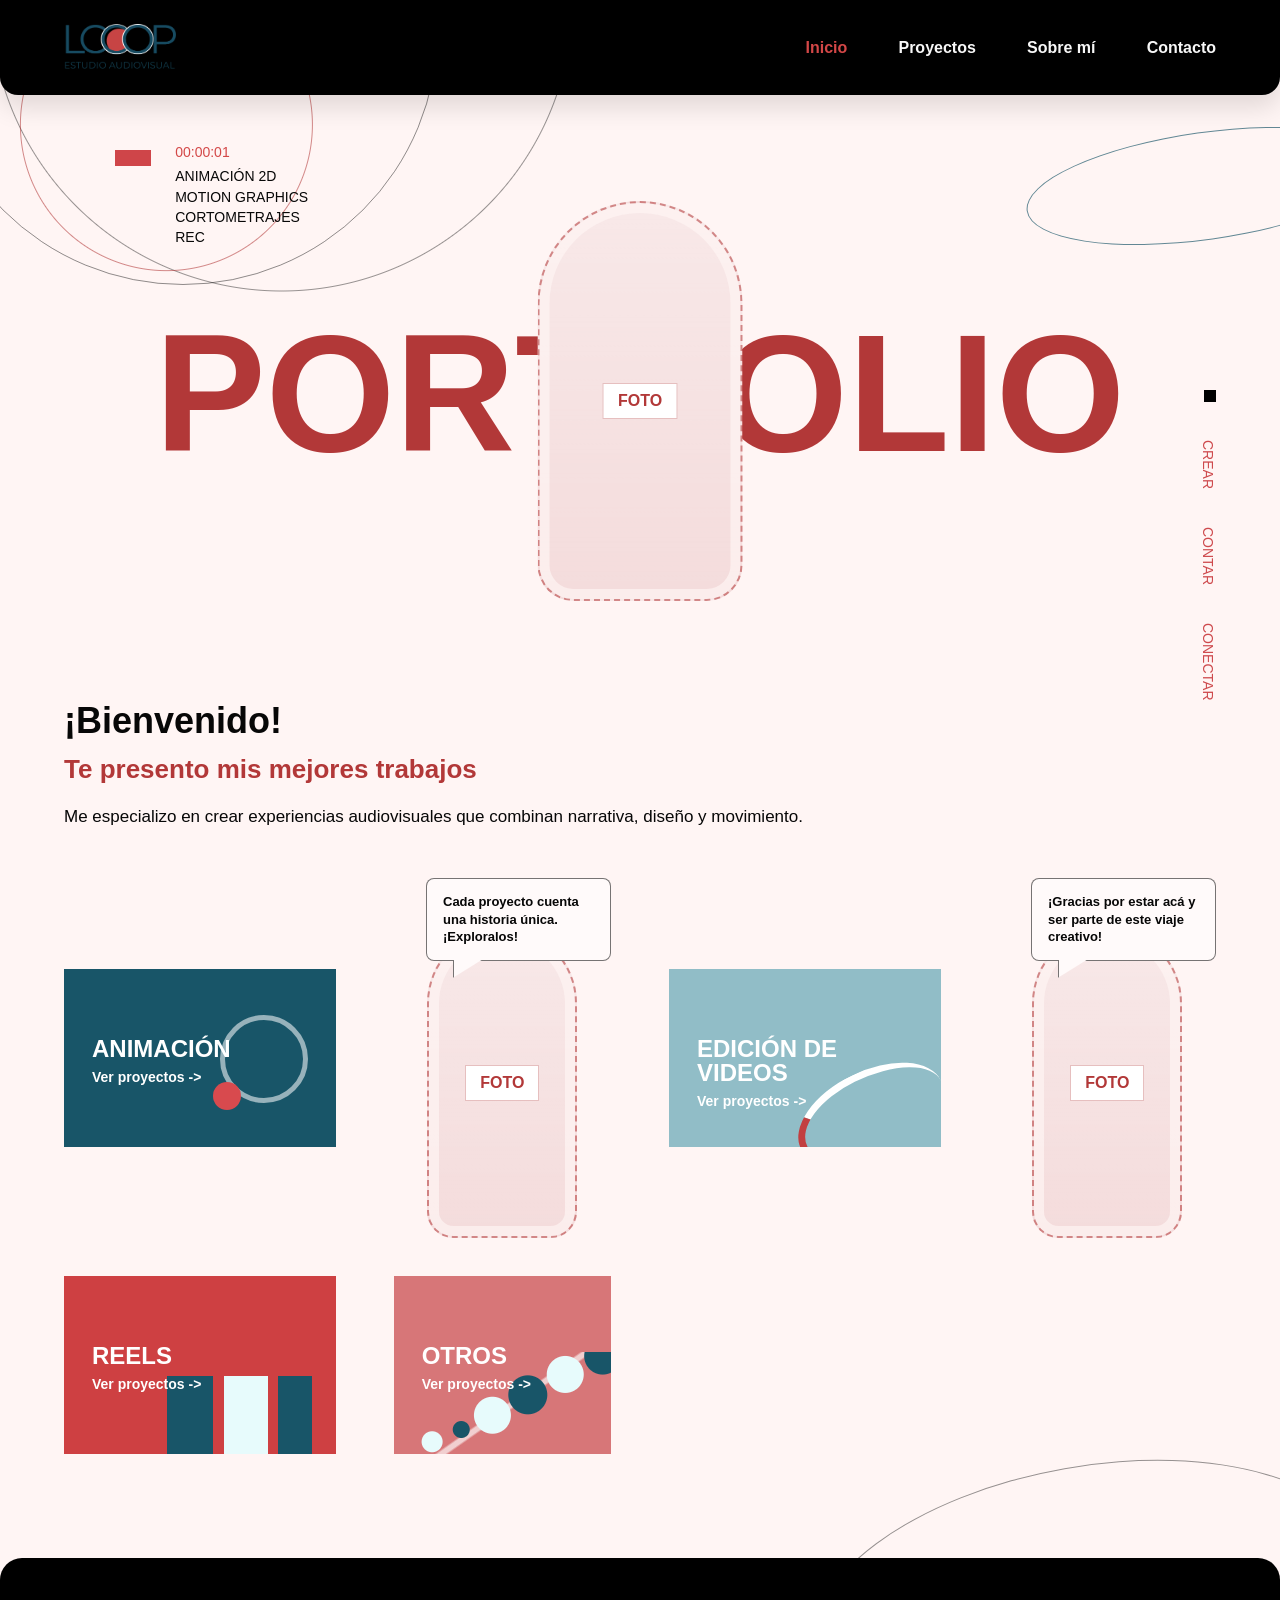
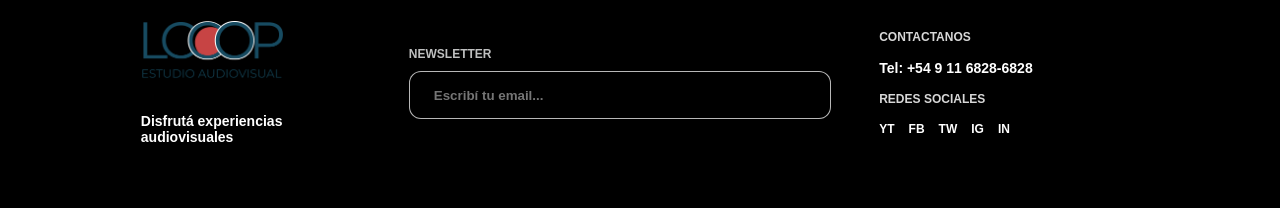
==== index.html @ ac49134e "Initial site commit" ====
<!DOCTYPE html>
<html lang="es">

<head>
  <meta charset="UTF-8">
  <meta name="viewport" content="width=device-width, initial-scale=1.0">
  <title>LOOOP | Portfolio Audiovisual</title>
  <link rel="stylesheet" href="style.css">
</head>

<body class="home">
  <header class="navbar">
    <a href="index.html" class="brand" aria-label="Inicio LOOOP">
      <img src="img/logo.png" alt="LOOOP" class="logo">
    </a>

    <nav aria-label="Navegación principal">
      <a href="index.html" class="active">Inicio</a>
      <a href="#proyectos">Proyectos</a>
      <a href="about.html">Sobre mí</a>
      <a href="contacto.html">Contacto</a>
    </nav>
  </header>

  <main>
    <section class="hero" aria-labelledby="home-title">
      <div class="hero-meta">
        <span class="rec-light"></span>
        <p>
          <span>00:00:01</span>
          Animación 2D<br>
          Motion graphics<br>
          Cortometrajes<br>
          REC
        </p>
      </div>

      <div class="orbit orbit-left"></div>
      <div class="orbit orbit-right"></div>

      <div class="hero-stage">
        <h1 id="home-title">Portfolio</h1>

        <div class="girl-placeholder hero-person" aria-label="Placeholder para foto de la chica">
          <span>Foto</span>
        </div>
      </div>

      <div class="side-words" aria-hidden="true">
        <span>Crear</span>
        <span>Contar</span>
        <span>Conectar</span>
      </div>
    </section>

    <section class="intro" aria-labelledby="intro-title">
      <div>
        <h2 id="intro-title">¡Bienvenido!</h2>
        <p class="lead">Te presento mis mejores trabajos</p>
        <p>
          Me especializo en crear experiencias audiovisuales que combinan narrativa,
          diseño y movimiento.
        </p>
      </div>
    </section>

    <section class="projects" id="proyectos" aria-label="Categorias de proyectos">
      <a href="animacion.html" class="project-tile tile-blue">
        <span>Animación</span>
        <small>Ver proyectos -></small>
        <i class="tile-ring"></i>
      </a>

      <div class="character-callout">
        <div class="bubble">Cada proyecto cuenta una historia única. ¡Exploralos!</div>
        <div class="girl-placeholder small-person" aria-label="Placeholder para foto de la chica">
          <span>Foto</span>
        </div>
      </div>

      <a href="cortometrajes.html" class="project-tile tile-sky">
        <span>Edición de videos</span>
        <small>Ver proyectos -></small>
        <i class="tile-wave"></i>
      </a>

      <div class="character-callout character-right">
        <div class="bubble">¡Gracias por estar acá y ser parte de este viaje creativo!</div>
        <div class="girl-placeholder small-person" aria-label="Placeholder para foto de la chica">
          <span>Foto</span>
        </div>
      </div>

      <a href="reels.html" class="project-tile tile-red">
        <span>Reels</span>
        <small>Ver proyectos -></small>
        <i class="tile-bars"></i>
      </a>

      <a href="stopmotion.html" class="project-tile tile-coral">
        <span>Otros</span>
        <small>Ver proyectos -></small>
        <i class="tile-dots"></i>
      </a>
    </section>
  </main>

  <footer class="site-footer">
    <div>
      <img src="img/logo.png" alt="LOOOP" class="footer-logo">
      <p>Disfrutá experiencias audiovisuales</p>
    </div>

    <form class="newsletter">
      <label for="email">Newsletter</label>
      <input id="email" type="email" placeholder="Escribí tu email...">
    </form>

    <div class="footer-contact">
      <strong>Contactanos</strong>
      <a href="tel:+5491168286828">Tel: +54 9 11 6828-6828</a>
      <strong>Redes sociales</strong>
      <div class="socials" aria-label="Redes sociales">
        <a href="#" aria-label="YouTube">YT</a>
        <a href="#" aria-label="Facebook">FB</a>
        <a href="#" aria-label="Twitter">TW</a>
        <a href="#" aria-label="Instagram">IG</a>
        <a href="#" aria-label="LinkedIn">IN</a>
      </div>
    </div>
  </footer>
</body>

</html>
---- style.css ----
:root{
  --ink:#070707;
  --paper:#fff5f4;
  --red:#b23838;
  --red-soft:#d77678;
  --blue:#185568;
  --blue-soft:#91bdc7;
  --mint:#e7fbfc;
  --line:rgba(7,7,7,0.34);
}

*{
  margin:0;
  padding:0;
  box-sizing:border-box;
}

html{
  scroll-behavior:smooth;
}

body{
  min-height:100vh;
  color:var(--ink);
  font-family:Arial, Helvetica, sans-serif;
  background:var(--paper);
  overflow-x:hidden;
}

a{
  color:inherit;
}

.navbar{
  position:fixed;
  top:0;
  left:0;
  z-index:20;
  width:100%;
  min-height:92px;
  display:flex;
  align-items:center;
  justify-content:space-between;
  gap:32px;
  padding:24px clamp(24px, 5vw, 76px);
  color:#fff;
  background:#000;
  border-bottom-left-radius:18px;
  border-bottom-right-radius:18px;
  box-shadow:0 12px 26px rgba(0,0,0,0.12);
}

.brand{
  display:inline-flex;
  align-items:center;
}

.logo{
  width:112px;
  height:auto;
  display:block;
}

nav{
  display:flex;
  align-items:center;
  gap:clamp(20px, 4vw, 58px);
  flex-wrap:wrap;
}

nav a{
  color:#f7f7f7;
  font-size:16px;
  font-weight:700;
  text-decoration:none;
  transition:color 0.2s ease;
}

nav a:hover,
nav a.active{
  color:#d34747;
}

main{
  position:relative;
  background:
    radial-gradient(circle at 13% 8%, transparent 0 145px, rgba(178,56,56,0.58) 146px, transparent 147px),
    radial-gradient(circle at 22% 0%, transparent 0 290px, rgba(7,7,7,0.42) 291px, transparent 292px),
    var(--paper);
}

.hero{
  position:relative;
  min-height:700px;
  padding:150px clamp(24px, 5vw, 84px) 64px;
  display:flex;
  align-items:center;
  justify-content:center;
  overflow:hidden;
}

.hero-meta{
  position:absolute;
  top:142px;
  left:clamp(26px, 9vw, 128px);
  display:flex;
  gap:24px;
  align-items:flex-start;
  font-size:14px;
  line-height:1.45;
  text-transform:uppercase;
}

.hero-meta span:not(.rec-light){
  display:block;
  color:#d34747;
  margin-bottom:4px;
}

.rec-light{
  width:36px;
  height:16px;
  margin-top:8px;
  background:#cf4549;
  display:inline-block;
}

.orbit{
  position:absolute;
  pointer-events:none;
  border:1.5px solid rgba(7,7,7,0.45);
  border-radius:50%;
}

.orbit-left{
  width:510px;
  height:510px;
  top:-225px;
  left:-72px;
}

.orbit-right{
  width:360px;
  height:108px;
  top:132px;
  right:-105px;
  transform:rotate(-8deg);
  border-color:rgba(24,85,104,0.68);
}

.hero-stage{
  position:relative;
  width:min(100%, 1180px);
  display:flex;
  justify-content:center;
  align-items:center;
  min-height:420px;
}

.hero h1{
  color:var(--red);
  font-size:clamp(78px, 13vw, 218px);
  line-height:0.82;
  font-weight:900;
  text-transform:uppercase;
  letter-spacing:0;
}

.girl-placeholder{
  display:grid;
  place-items:center;
  color:#fff;
  font-weight:800;
  text-transform:uppercase;
  border:2px dashed rgba(178,56,56,0.55);
  background:
    linear-gradient(180deg, rgba(255,255,255,0.42), rgba(255,255,255,0.1)),
    #f3d8d8;
  box-shadow:inset 0 0 0 10px rgba(255,245,244,0.7);
}

.girl-placeholder span{
  padding:8px 14px;
  color:var(--red);
  background:#fff;
  border:1px solid rgba(178,56,56,0.32);
}

.hero-person{
  position:absolute;
  top:18px;
  left:50%;
  width:205px;
  height:400px;
  transform:translateX(-50%);
  border-radius:120px 120px 42px 42px;
}

.side-words{
  position:absolute;
  right:clamp(16px, 5vw, 72px);
  top:390px;
  display:flex;
  gap:38px;
  writing-mode:vertical-rl;
  color:#ce4a4d;
  font-size:14px;
  text-transform:uppercase;
}

.side-words::before,
.side-words::after{
  content:"";
  width:12px;
  height:12px;
  background:#000;
  display:block;
}

.intro{
  padding:0 clamp(24px, 5vw, 84px) 48px;
}

.intro h2{
  font-size:36px;
  margin-bottom:12px;
}

.lead{
  color:var(--red);
  font-size:26px;
  font-weight:800;
  margin-bottom:18px;
}

.intro p:last-child{
  max-width:850px;
  font-size:17px;
  line-height:1.6;
}

.projects{
  position:relative;
  padding:0 clamp(24px, 5vw, 84px) 104px;
  display:grid;
  grid-template-columns:minmax(230px, 1fr) minmax(180px, 0.8fr) minmax(230px, 1fr) minmax(180px, 0.8fr);
  gap:38px 58px;
  align-items:center;
}

.projects::after{
  content:"";
  position:absolute;
  right:-90px;
  bottom:-190px;
  width:560px;
  height:280px;
  border:1.5px solid rgba(7,7,7,0.42);
  border-radius:50%;
  transform:rotate(-10deg);
}

.project-tile{
  position:relative;
  min-height:178px;
  padding:68px 28px 24px;
  color:#fff;
  text-decoration:none;
  overflow:hidden;
  transition:transform 0.2s ease, filter 0.2s ease;
}

.project-tile:hover{
  transform:translateY(-4px);
  filter:saturate(1.08);
}

.project-tile span{
  position:relative;
  z-index:2;
  display:block;
  font-size:24px;
  line-height:1;
  font-weight:900;
  text-transform:uppercase;
}

.project-tile small{
  position:relative;
  z-index:2;
  display:block;
  margin-top:8px;
  font-size:14px;
  font-weight:700;
}

.tile-blue{ background:var(--blue); }
.tile-sky{ background:var(--blue-soft); }
.tile-red{ background:#ce4042; }
.tile-coral{ background:var(--red-soft); }

.tile-ring{
  position:absolute;
  right:28px;
  top:46px;
  width:88px;
  height:88px;
  border:5px solid rgba(255,255,255,0.55);
  border-radius:50%;
}

.tile-ring::after{
  content:"";
  position:absolute;
  left:-12px;
  bottom:-12px;
  width:28px;
  height:28px;
  background:#d84a4e;
  border-radius:50%;
}

.tile-wave{
  position:absolute;
  right:-8px;
  bottom:-12px;
  width:156px;
  height:88px;
  border-left:7px solid #c23f40;
  border-top:7px solid #fff;
  border-radius:50%;
  transform:rotate(-26deg);
}

.tile-bars{
  position:absolute;
  right:24px;
  bottom:0;
  width:170px;
  height:78px;
  background:
    linear-gradient(90deg, transparent 0 15%, var(--blue) 15% 42%, transparent 42% 48%, var(--mint) 48% 74%, transparent 74% 80%, var(--blue) 80% 100%);
}

.tile-dots{
  position:absolute;
  right:0;
  bottom:0;
  width:208px;
  height:102px;
  background:
    radial-gradient(circle at 14% 88%, var(--mint) 0 10px, transparent 11px),
    radial-gradient(circle at 28% 76%, var(--blue) 0 8px, transparent 9px),
    radial-gradient(circle at 43% 62%, var(--mint) 0 18px, transparent 19px),
    radial-gradient(circle at 60% 42%, var(--blue) 0 19px, transparent 20px),
    radial-gradient(circle at 78% 22%, var(--mint) 0 18px, transparent 19px),
    radial-gradient(circle at 96% 4%, var(--blue) 0 18px, transparent 19px),
    linear-gradient(145deg, transparent 0 50%, rgba(255,255,255,0.65) 51% 53%, transparent 54%);
}

.character-callout{
  min-height:360px;
  position:relative;
  display:flex;
  align-items:flex-end;
  justify-content:center;
}

.small-person{
  width:150px;
  height:310px;
  border-radius:80px 80px 28px 28px;
}

.bubble{
  position:absolute;
  top:0;
  right:0;
  max-width:185px;
  padding:14px 16px;
  font-size:13px;
  font-weight:700;
  line-height:1.35;
  background:#fffafa;
  border:1.5px solid rgba(7,7,7,0.55);
  border-radius:8px;
}

.bubble::after{
  content:"";
  position:absolute;
  left:26px;
  bottom:-18px;
  width:28px;
  height:18px;
  background:#fffafa;
  clip-path:polygon(0 0, 100% 0, 0 100%);
  border-left:1.5px solid rgba(7,7,7,0.55);
}

.site-footer,
footer{
  position:relative;
  z-index:1;
  color:#fff;
  background:#000;
}

.site-footer{
  min-height:250px;
  display:grid;
  grid-template-columns:220px minmax(260px, 1fr) 260px;
  gap:48px;
  align-items:center;
  padding:56px clamp(24px, 11vw, 190px);
  border-top-left-radius:22px;
  border-top-right-radius:22px;
}

.footer-logo{
  width:142px;
  height:auto;
  margin-bottom:28px;
}

.site-footer p,
.site-footer a{
  color:#fff;
  font-size:14px;
  font-weight:700;
  text-decoration:none;
}

.newsletter{
  display:grid;
  gap:10px;
}

.newsletter label{
  font-size:12px;
  font-weight:800;
  text-transform:uppercase;
  color:#bfc0c0;
}

.newsletter input{
  width:100%;
  min-height:48px;
  padding:0 24px;
  color:#fff;
  font-weight:700;
  background:#000;
  border:1px solid rgba(255,255,255,0.72);
  border-radius:12px;
  outline:none;
}

.footer-contact{
  display:grid;
  gap:16px;
  align-content:center;
}

.footer-contact strong{
  color:#d8d8d8;
  font-size:12px;
  text-transform:uppercase;
}

.socials{
  display:flex;
  gap:14px;
  flex-wrap:wrap;
}

.socials a{
  font-size:12px;
}

.page{
  min-height:calc(100vh - 180px);
  padding:150px clamp(24px, 5vw, 76px) 80px;
}

.section-title{
  max-width:850px;
  margin-bottom:48px;
}

.section-title h1{
  color:var(--red);
  font-size:clamp(54px, 10vw, 150px);
  line-height:0.9;
  text-transform:uppercase;
}

.section-title p,
.about-text p{
  color:#234c58;
  font-size:20px;
  line-height:1.6;
}

.grid{
  display:grid;
  grid-template-columns:repeat(3, minmax(0, 1fr));
  gap:24px;
}

.card{
  background:#fff;
  border:1px solid rgba(7,7,7,0.1);
  border-radius:8px;
  overflow:hidden;
}

.image,
.about-image{
  min-height:230px;
  background:linear-gradient(135deg, var(--blue), var(--blue-soft));
}

.info{
  padding:22px;
}

.info h2{
  margin-bottom:8px;
}

.about-layout{
  display:grid;
  grid-template-columns:minmax(220px, 0.8fr) minmax(280px, 1fr);
  gap:40px;
  align-items:center;
}

.about-text{
  display:grid;
  gap:18px;
}

body > footer:not(.site-footer){
  padding:34px clamp(24px, 5vw, 76px);
}

@media(max-width:1120px){
  .projects{
    grid-template-columns:1fr 1fr;
  }

  .character-callout{
    order:5;
  }

  .character-right{
    order:6;
  }

  .site-footer{
    grid-template-columns:1fr;
    gap:30px;
  }
}

@media(max-width:760px){
  .navbar{
    position:relative;
    flex-direction:column;
    min-height:auto;
    padding:22px;
  }

  nav{
    justify-content:center;
    gap:16px 22px;
  }

  nav a{
    font-size:14px;
  }

  .hero{
    min-height:560px;
    padding:58px 20px 36px;
  }

  .hero-meta,
  .side-words,
  .orbit-right{
    display:none;
  }

  .hero-stage{
    min-height:390px;
  }

  .hero h1{
    font-size:clamp(64px, 23vw, 110px);
  }

  .hero-person{
    width:160px;
    height:300px;
    top:50px;
  }

  .intro{
    padding:10px 20px 36px;
  }

  .intro h2{
    font-size:30px;
  }

  .lead{
    font-size:21px;
  }

  .projects{
    grid-template-columns:1fr;
    padding:0 20px 70px;
    gap:24px;
  }

  .character-callout{
    min-height:300px;
  }

  .bubble{
    left:50%;
    right:auto;
    transform:translateX(-50%);
  }

  .site-footer{
    padding:42px 24px;
  }

  .grid,
  .about-layout{
    grid-template-columns:1fr;
  }

  .page{
    padding:60px 20px;
  }
}
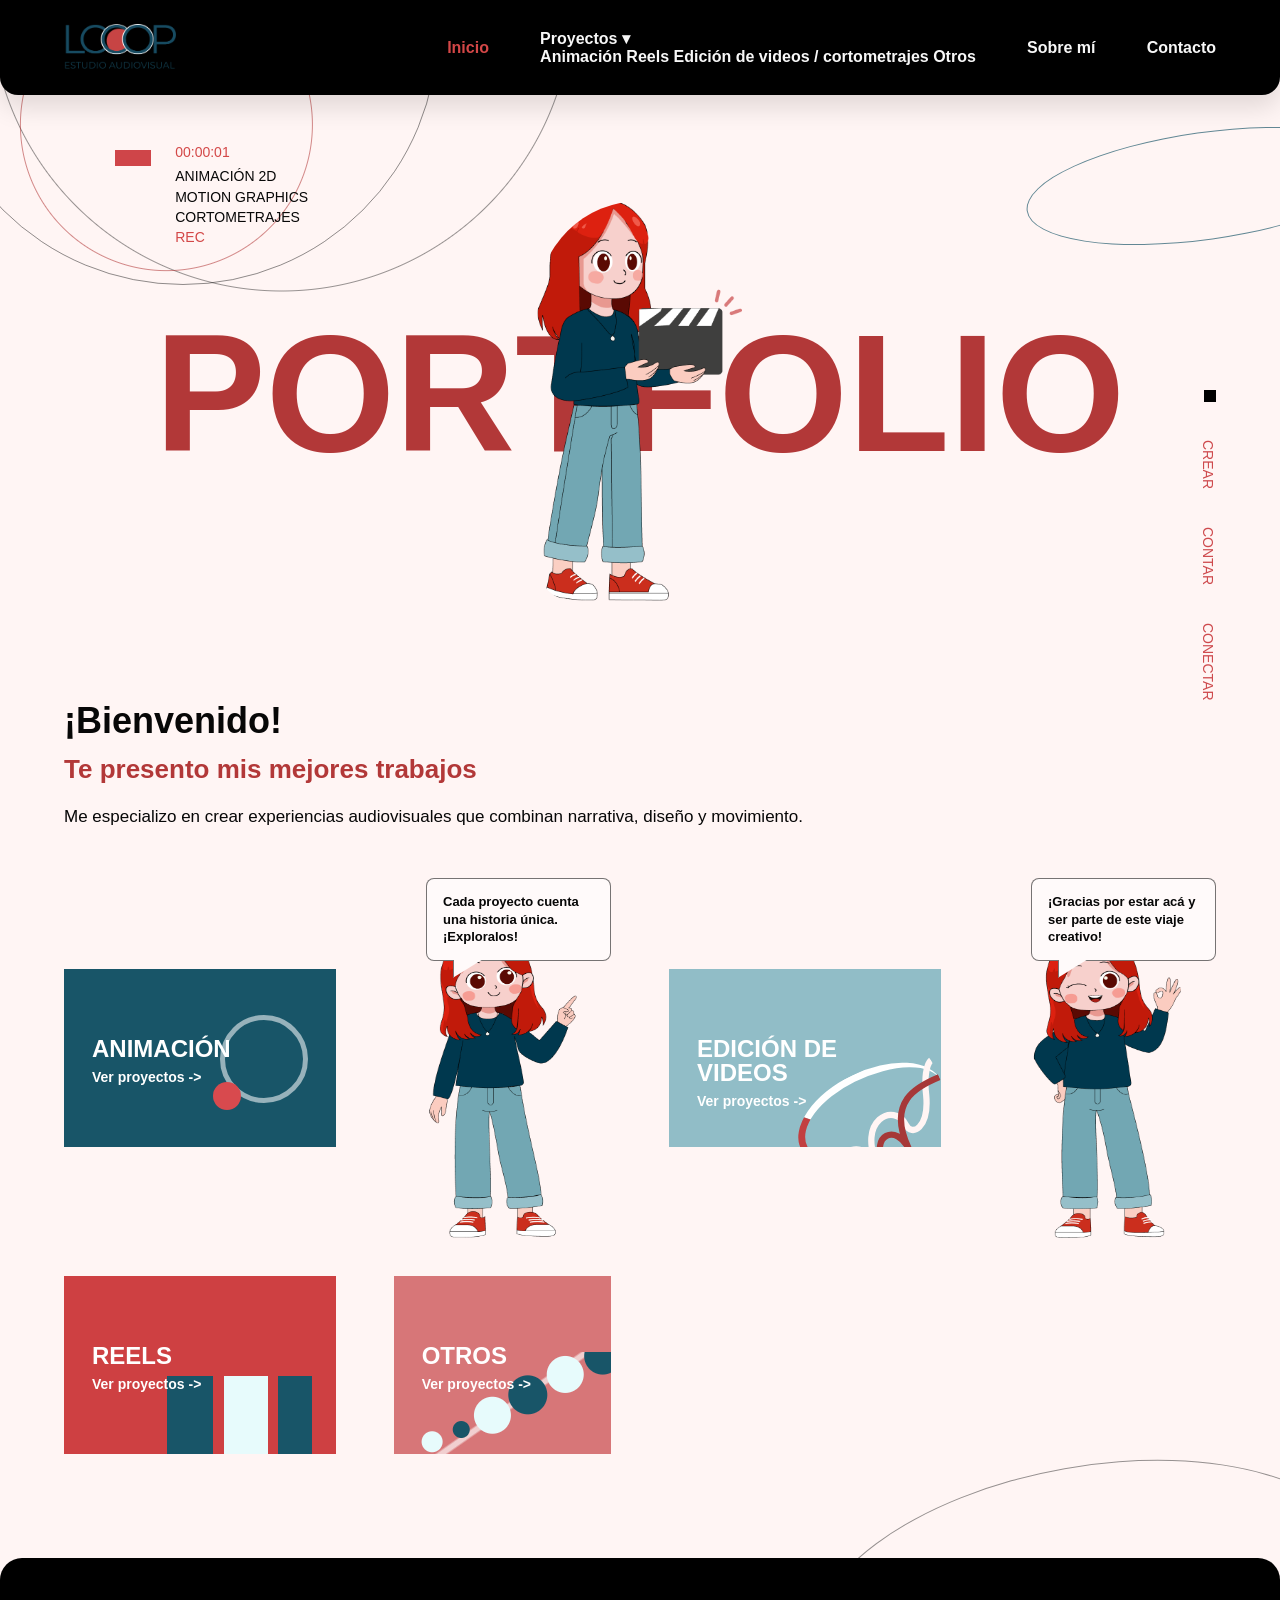
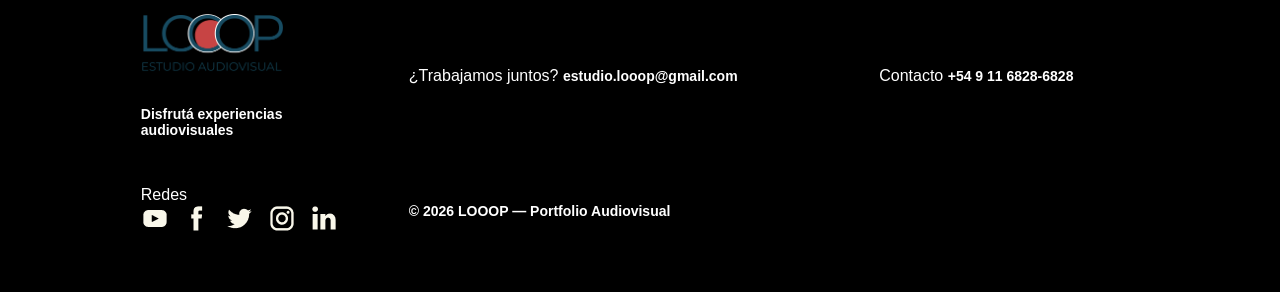
==== commit 7a75d200: "index.html" ====
--- a/index.html
+++ b/index.html
@@ -15,24 +15,41 @@
     </a>
 
     <nav aria-label="Navegación principal">
-      <a href="index.html" class="active">Inicio</a>
-      <a href="#proyectos">Proyectos</a>
-      <a href="about.html">Sobre mí</a>
-      <a href="contacto.html">Contacto</a>
-    </nav>
+  <a href="index.html" class="active">Inicio</a>
+
+  <div class="nav-dropdown">
+    <a href="#proyectos" class="nav-link">
+      Proyectos <span class="arrow">▾</span>
+
+    </a>
+
+
+    <div class="dropdown-menu">
+      <a href="animacion.html">Animación</a>
+      <a href="reels.html">Reels</a>
+      <a href="cortometrajes.html">Edición de videos / cortometrajes</a>
+      <a href="otros.html">Otros</a>
+    </div>
+  </div>
+
+  <a href="about.html">Sobre mí</a>
+  <a href="contacto.html">Contacto</a>
+</nav>
   </header>
 
   <main>
     <section class="hero" aria-labelledby="home-title">
       <div class="hero-meta">
         <span class="rec-light"></span>
-        <p>
+        <div class="hero-text">
           <span>00:00:01</span>
           Animación 2D<br>
           Motion graphics<br>
           Cortometrajes<br>
-          REC
-        </p>
+          <p class="rec-label">
+  <span>REC</span>
+</p>
+      </div>
       </div>
 
       <div class="orbit orbit-left"></div>
@@ -40,10 +57,11 @@
 
       <div class="hero-stage">
         <h1 id="home-title">Portfolio</h1>
-
-        <div class="girl-placeholder hero-person" aria-label="Placeholder para foto de la chica">
-          <span>Foto</span>
-        </div>
+        <img src="img/agos_cine1.png"
+alt="Agos con claqueta"
+class="person-image hero-person"
+id="agos-cine">
+        <span class="portfolio-marker portfolio-marker-right" aria-hidden="true"></span>
       </div>
 
       <div class="side-words" aria-hidden="true">
@@ -64,7 +82,7 @@
       </div>
     </section>
 
-    <section class="projects" id="proyectos" aria-label="Categorias de proyectos">
+    <section class="projects" id="proyectos" aria-label="Categorías de proyectos">
       <a href="animacion.html" class="project-tile tile-blue">
         <span>Animación</span>
         <small>Ver proyectos -></small>
@@ -73,22 +91,42 @@
 
       <div class="character-callout">
         <div class="bubble">Cada proyecto cuenta una historia única. ¡Exploralos!</div>
-        <div class="girl-placeholder small-person" aria-label="Placeholder para foto de la chica">
-          <span>Foto</span>
-        </div>
+        <img src="img/agos_dialogo1.png" alt="Agos señalando un globo de diálogo" class="person-image small-person">
       </div>
 
       <a href="cortometrajes.html" class="project-tile tile-sky">
         <span>Edición de videos</span>
         <small>Ver proyectos -></small>
-        <i class="tile-wave"></i>
+        <div class="tile-wave">
+  <svg viewBox="0 0 190 110" fill="none">
+
+    <path
+      d="M20 110
+         C20 65, 70 65, 70 110
+         C70 45, 125 45, 125 78
+         C125 95, 150 95, 165 55
+         C172 35, 182 20, 190 18"
+      stroke="#FFF5F4"
+      stroke-width="8"
+      fill="none"
+    />
+
+    <path
+      d="M78 110
+         C78 70, 115 70, 115 108
+         C115 40, 160 40, 190 42"
+      stroke="#A63838"
+      stroke-width="8"
+      fill="none"
+    />
+
+  </svg>
+</div>
       </a>
 
       <div class="character-callout character-right">
         <div class="bubble">¡Gracias por estar acá y ser parte de este viaje creativo!</div>
-        <div class="girl-placeholder small-person" aria-label="Placeholder para foto de la chica">
-          <span>Foto</span>
-        </div>
+        <img src="img/agos_dialogo2.png" alt="Agos saludando" class="person-image small-person">
       </div>
 
       <a href="reels.html" class="project-tile tile-red">
@@ -105,30 +143,71 @@
     </section>
   </main>
 
-  <footer class="site-footer">
-    <div>
-      <img src="img/logo.png" alt="LOOOP" class="footer-logo">
-      <p>Disfrutá experiencias audiovisuales</p>
+<footer class="site-footer">
+
+  <!-- Columna 1 -->
+  <div class="footer-brand">
+    <img src="img/logo.png" alt="LOOOP" class="footer-logo">
+    <p>Disfrutá experiencias audiovisuales</p>
+  </div>
+
+  <!-- Columna 2 -->
+  <div class="footer-mail">
+    <span>¿Trabajamos juntos?</span>
+    <a href="mailto:estudio.looop@gmail.com">
+      estudio.looop@gmail.com
+    </a>
+  </div>
+
+  <!-- Columna 3 -->
+  <div class="footer-phone">
+    <span>Contacto</span>
+    <a href="tel:+5491168286828">
+      +54 9 11 6828-6828
+    </a>
+  </div>
+
+  <!-- Columna 4 -->
+  <div class="footer-social">
+    <span>Redes</span>
+
+    <div class="socials">
+      <a href="#"><img src="img/youtube.png" alt="Youtube"></a>
+      <a href="#"><img src="img/facebook.png" alt="Facebook"></a>
+      <a href="#"><img src="img/twitter.png" alt="Twitter"></a>
+      <a href="#"><img src="img/instagram.png" alt="Instagram"></a>
+      <a href="#"><img src="img/linkedin.png" alt="LinkedIn"></a>
     </div>
-
-    <form class="newsletter">
-      <label for="email">Newsletter</label>
-      <input id="email" type="email" placeholder="Escribí tu email...">
-    </form>
-
-    <div class="footer-contact">
-      <strong>Contactanos</strong>
-      <a href="tel:+5491168286828">Tel: +54 9 11 6828-6828</a>
-      <strong>Redes sociales</strong>
-      <div class="socials" aria-label="Redes sociales">
-        <a href="#" aria-label="YouTube">YT</a>
-        <a href="#" aria-label="Facebook">FB</a>
-        <a href="#" aria-label="Twitter">TW</a>
-        <a href="#" aria-label="Instagram">IG</a>
-        <a href="#" aria-label="LinkedIn">IN</a>
-      </div>
-    </div>
-  </footer>
+  </div>
+
+  <div class="footer-bottom">
+    <p>© 2026 LOOOP — Portfolio Audiovisual</p>
+  </div>
+
+</footer>
+<script>
+  const agosCine = document.getElementById("agos-cine");
+
+  let frame = 0;
+
+  setInterval(() => {
+
+    if (frame === 0) {
+      // Frame 2
+      agosCine.src = "img/agos_cine2.png";
+      agosCine.style.width = "205px"; // ajusta este valor si se ve grande
+      frame = 1;
+
+    } else {
+      // Frame 1
+      agosCine.src = "img/agos_cine1.png";
+      agosCine.style.width = "220px"; // tamaño normal
+      frame = 0;
+    }
+
+  }, 450); // velocidad de animación
+</script>
+
 </body>
 
 </html>
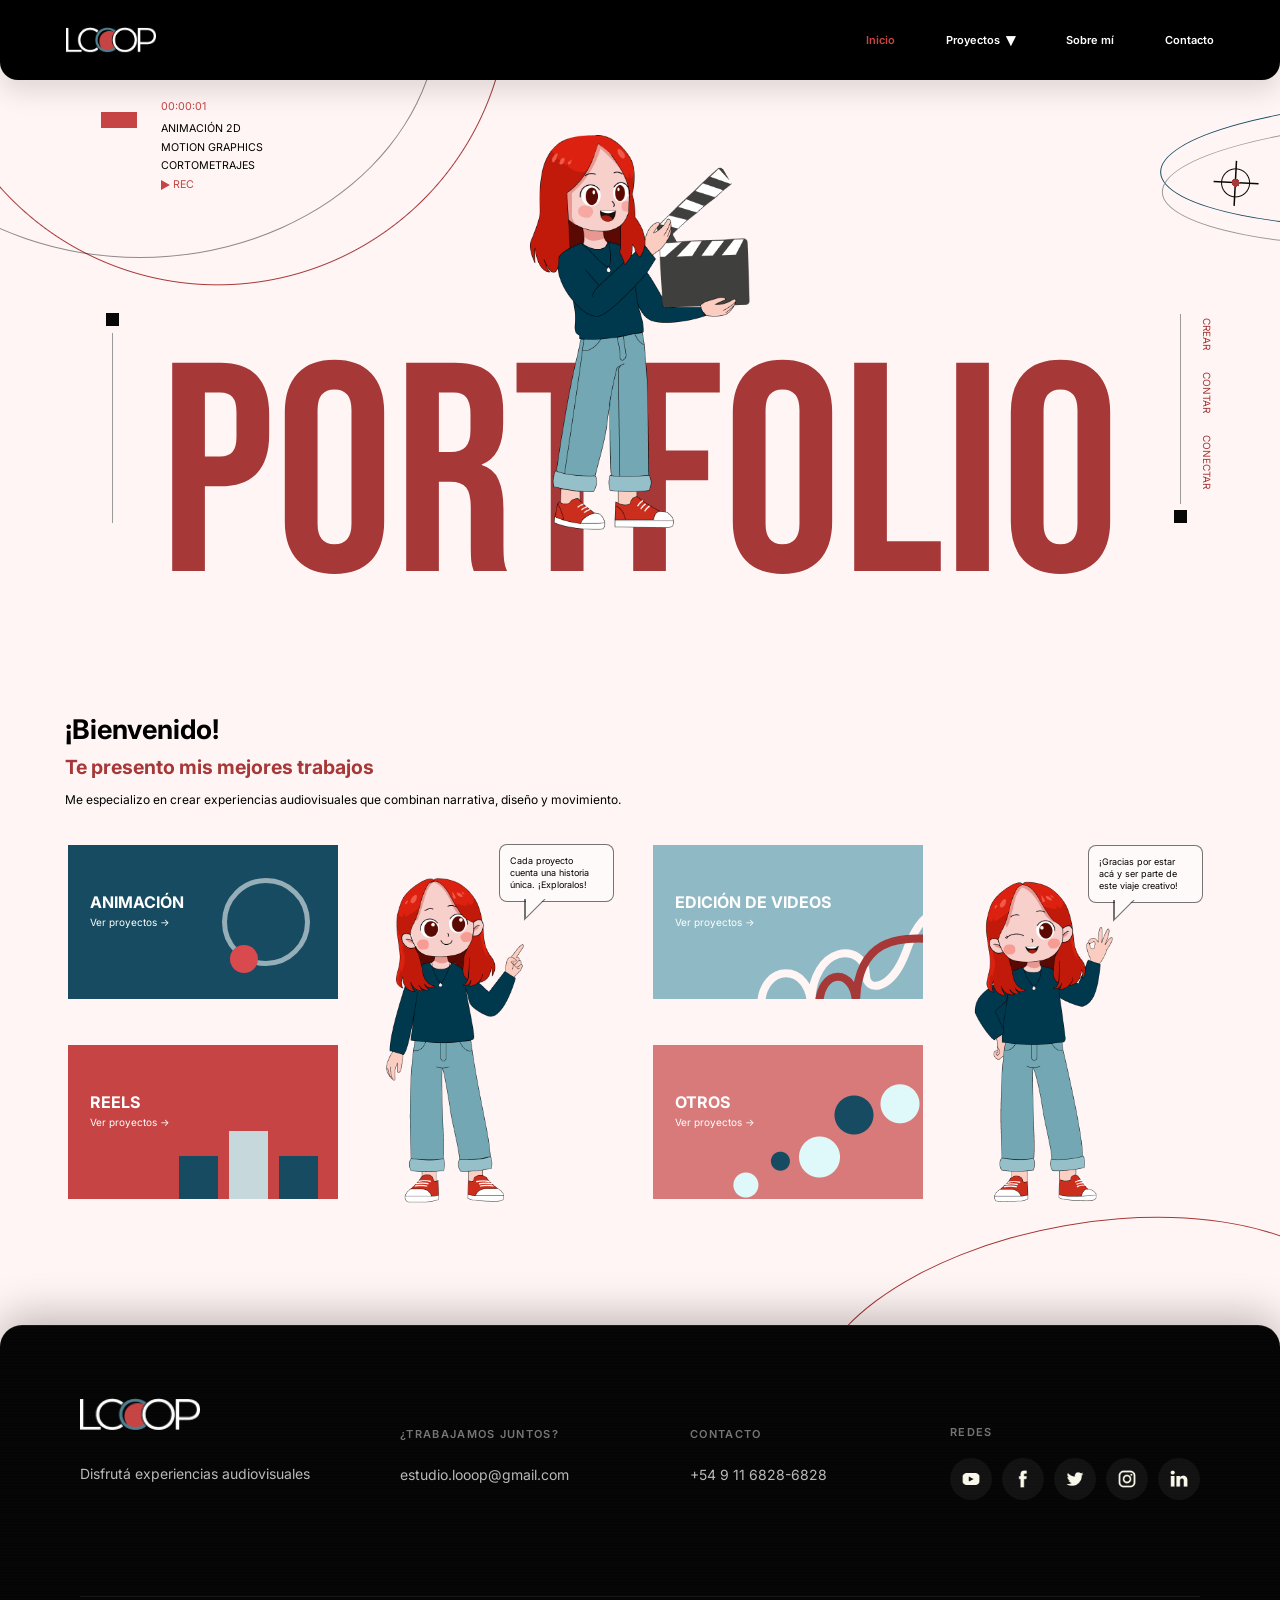
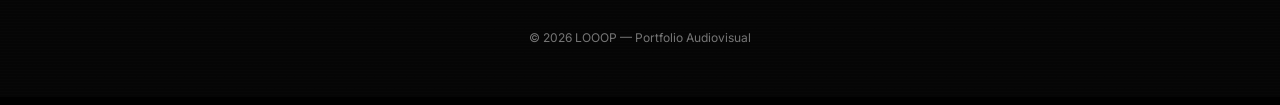
==== commit 21bf1752: "Update index.html" ====
--- a/index.html
+++ b/index.html
@@ -205,7 +205,7 @@
       frame = 0;
     }
 
-  }, 450); // velocidad de animación
+  }, 350); // velocidad de animación
 </script>
 
 </body>
--- a/style.css
+++ b/style.css
@@ -1,30 +1,140 @@
+@import url("https://fonts.googleapis.com/css2?family=Bebas+Neue&family=Inter:wght@400;500;600;700&display=swap");
+
 :root{
   --ink:#070707;
   --paper:#fff5f4;
-  --red:#b23838;
-  --red-soft:#d77678;
-  --blue:#185568;
-  --blue-soft:#91bdc7;
+  --white:#fff;
+  --red:#A63838;
+  --red-2:#C74444;
+  --red-3:#D97A7A;
+  --blue:#174B61;
+  --blue-soft:#8FB9C4;
+  --blue-4:#8FB9C4;
   --mint:#e7fbfc;
   --line:rgba(7,7,7,0.34);
+  --font-text:"Inter", Arial, Helvetica, sans-serif;
+  --font-display:"Bebas Neue", Impact, "Arial Narrow", sans-serif;
+  --page-margin:96px;
+  --grid-gap:24px;
+  --portfolio-side-margin:45px;
 }
 
 *{
-  margin:0;
+  margin-left:0;
   padding:0;
   box-sizing:border-box;
 }
 
-html{
-  scroll-behavior:smooth;
-}
-
-body{
-  min-height:100vh;
-  color:var(--ink);
-  font-family:Arial, Helvetica, sans-serif;
-  background:var(--paper);
-  overflow-x:hidden;
+
+
+.nav-dropdown{
+  position: relative;
+  display: inline-flex;
+  align-items: center;
+}
+
+.nav-dropdown .nav-link{
+  color: var(--white);
+  font-family: var(--font-text);
+  font-size: 11px;
+  font-weight: 600;
+  text-decoration: none;
+}
+
+.nav-dropdown:hover .arrow{
+  transform: rotate(180deg);
+}
+
+/* menú oculto */
+.dropdown-menu{
+  position: absolute;
+  top: 100%;
+  left: 0;
+  margin-top: 12px;
+  width: 100%;
+
+  background: #000;
+  border: 1px solid rgba(255,255,255,0.15);
+  border-radius: 10px;
+
+  display: flex;
+  flex-direction: column;
+  min-width: 220px;
+
+  opacity: 0;
+  visibility: hidden;
+  transform: translateY(-8px);
+  transition: 0.2s ease;
+  padding: 6px 0;
+
+  z-index: 100;
+}
+
+.dropdown-menu a{
+  padding: 12px 18px;
+  font-size: 11px;
+  color: var(--white);
+  text-decoration: none;
+  display: block;
+  width: 100%;
+  box-sizing: border-box;
+}
+
+.dropdown-menu a:hover{
+  background: rgba(255,255,255,0.08);
+  color: var(--red-2);
+}
+
+/* mostrar en hover */
+.nav-dropdown:hover .dropdown-menu{
+  opacity: 1;
+  visibility: visible;
+  transform: translateY(0);
+}
+
+.nav-link{
+  display: inline-flex;
+  align-items: center;
+  gap: 6px;
+  font-size: 11px;
+}
+
+.arrow{
+  font-size: 18px;
+  line-height: 2;
+  transition: transform 0.2s ease;
+}
+
+h1,
+.h1{
+  font-family:var(--font-text);
+  font-size:41.1px;
+  font-weight:700;
+  line-height:53.5px;
+}
+
+h2,
+.h2{
+  font-family:var(--font-text);
+  font-size:34.9px;
+  font-weight:700;
+  line-height:45.3px;
+}
+
+h3,
+.h3{
+  font-family:var(--font-text);
+  font-size:29.5px;
+  font-weight:700;
+  line-height:38.4px;
+}
+
+h4,
+.h4{
+  font-family:var(--font-text);
+  font-size:25px;
+  font-weight:700;
+  line-height:31.5px;
 }
 
 a{
@@ -37,17 +147,18 @@
   left:0;
   z-index:20;
   width:100%;
-  min-height:92px;
+  min-height:80px;
   display:flex;
   align-items:center;
   justify-content:space-between;
   gap:32px;
-  padding:24px clamp(24px, 5vw, 76px);
+  padding:0 var(--page-margin);
   color:#fff;
   background:#000;
   border-bottom-left-radius:18px;
   border-bottom-right-radius:18px;
   box-shadow:0 12px 26px rgba(0,0,0,0.12);
+
 }
 
 .brand{
@@ -56,72 +167,112 @@
 }
 
 .logo{
-  width:112px;
+  width:90px;
   height:auto;
   display:block;
+  margin-left: 46px;
 }
 
 nav{
   display:flex;
   align-items:center;
-  gap:clamp(20px, 4vw, 58px);
+  gap:clamp(5px, 4vw, 5px);
   flex-wrap:wrap;
 }
 
 nav a{
-  color:#f7f7f7;
-  font-size:16px;
-  font-weight:700;
+  color:var(--white);
+  font-family:var(--font-text);
+  font-size:11px;
+  font-weight:600;
+  line-height:28px;
   text-decoration:none;
   transition:color 0.2s ease;
+
+  margin-right: 46px;
+}
+
+nav a,
+.nav-link,
+.dropdown-menu a{
+  font-size: 11px;
 }
 
 nav a:hover,
 nav a.active{
-  color:#d34747;
+  color:var(--red-2);
 }
 
 main{
   position:relative;
   background:
-    radial-gradient(circle at 13% 8%, transparent 0 145px, rgba(178,56,56,0.58) 146px, transparent 147px),
-    radial-gradient(circle at 22% 0%, transparent 0 290px, rgba(7,7,7,0.42) 291px, transparent 292px),
+    radial-gradient(circle at 17% -1%, transparent 0 290px, #A63838 291px, transparent 292px),
     var(--paper);
 }
 
 .hero{
   position:relative;
-  min-height:700px;
-  padding:150px clamp(24px, 5vw, 84px) 64px;
-  display:flex;
+  min-height:300px;
+  padding:175px var(--page-margin) 0px;
+  display:grid;
+  grid-template-columns:repeat(12, minmax(0, 1fr));
+  column-gap:var(--grid-gap);
   align-items:center;
-  justify-content:center;
   overflow:hidden;
 }
 
 .hero-meta{
   position:absolute;
-  top:142px;
-  left:clamp(26px, 9vw, 128px);
+  top:90px;
+  left:calc(var(--page-margin) + ((100vw - (var(--page-margin) * 2) - (var(--grid-gap) * 11)) / 12));
   display:flex;
   gap:24px;
   align-items:flex-start;
-  font-size:14px;
-  line-height:1.45;
+  font-family:var(--font-text);
+  font-size:10.7px;
+  font-weight:400;
+  line-height:18.4px;
   text-transform:uppercase;
+  color:#000;
 }
 
 .hero-meta span:not(.rec-light){
   display:block;
-  color:#d34747;
+  color:var(--red-2);
+  font-weight:400;
   margin-bottom:4px;
+}
+
+.hero-meta .rec-label{
+  margin:0;
+  color:var(--red-2);
+  display:flex;
+  align-items:center;
+  gap:3px;
+}
+
+.hero-meta .rec-label::before{
+  content:"";
+  width:0;
+  height:0;
+
+  border-top:5px solid transparent;
+border-bottom:5px solid transparent;
+border-left:9px solid var(--red-2);
+position: relative;
+top: -2px;
+}
+
+.hero-text{
+  display:flex;
+  flex-direction:column;
 }
 
 .rec-light{
   width:36px;
   height:16px;
-  margin-top:8px;
-  background:#cf4549;
+  margin-top:14px;
+  background:var(--red-2);
   display:inline-block;
 }
 
@@ -133,143 +284,309 @@
 }
 
 .orbit-left{
-  width:510px;
-  height:510px;
-  top:-225px;
-  left:-72px;
+  width:600px;
+  height:500px;
+  top:-250px;
+  left: -160px;
 }
 
 .orbit-right{
-  width:360px;
-  height:108px;
-  top:132px;
-  right:-105px;
-  transform:rotate(-8deg);
-  border-color:rgba(24,85,104,0.68);
+  width:545px;
+  height:130px;
+  top:90px;
+  right:-425px;
+  transform:rotate(-2deg);
+  border-color:#174B61;
+  z-index:1;
+}
+
+.orbit-right::before{
+  content:"";
+  position:absolute;
+  inset:20px -4px -20px 0;
+  border:1.5px solid #070707;
+  border-radius:50%;
+  border-color:#9A9A9A;
+}
+
+.orbit-right::after{
+  content:"";
+  position:absolute;
+  left:40px;
+  top:60%;
+  width:68px;
+  height:68px;
+  transform:translateY(-50%) rotate(5deg);
+  border-radius:50%;
+  background:
+    radial-gradient(circle at center, #A63838 0 4px, transparent 3px),
+    radial-gradient(circle at center, transparent 0 13px, #070707 14px 14px, transparent 15px),
+    linear-gradient(#070707, #070707) center / 45px 1.5px no-repeat,
+    linear-gradient(#070707, #070707) center / 1.5px 45px no-repeat;
 }
 
 .hero-stage{
   position:relative;
-  width:min(100%, 1180px);
+  top: -70px;
+  grid-column:1 / -1;
+  width:100%;
+  max-width:calc(100vw - (var(--portfolio-side-margin) * 2));
+  margin:0 auto;
   display:flex;
   justify-content:center;
   align-items:center;
-  min-height:420px;
-}
+  min-height:480px;
+}
+
+.hero-stage::before{
+  content:"";
+  position:absolute;
+  top:200px;
+  left:61px;
+  width:13px;
+  height:13px;
+  background:#070707;
+  z-index:3;
+}
+
+.hero-stage::after{
+  content:"";
+  position:absolute;
+  top:220px;
+  left:67px;
+  width:1px;
+  height:190px;
+  background:#9A9A9A;
+  z-index:3;
+}
+
+.portfolio-marker{
+  position:absolute;
+  z-index:3;
+}
+
+.portfolio-marker::before{
+  content:"";
+  position:absolute;
+  top:397px;
+  left:0;
+  width:13px;
+  height:13px;
+  background:#070707;
+}
+
+.portfolio-marker::after{
+  content:"";
+  position:absolute;
+  top:201px;
+  left:6px;
+  width:1px;
+  height:190px;
+  background:#9A9A9A;
+}
+
+.portfolio-marker-right{
+  right:61px;
+  top:0;
+}
+
+
 
 .hero h1{
+  font-family:var(--font-display);
   color:var(--red);
-  font-size:clamp(78px, 13vw, 218px);
+  width:100%;
+  font-size:min(460px, calc((100vw - (var(--portfolio-side-margin) * 2)) / 4));
   line-height:0.82;
-  font-weight:900;
+  font-weight:400;
   text-transform:uppercase;
+  text-align:center;
   letter-spacing:0;
-}
-
-.girl-placeholder{
-  display:grid;
-  place-items:center;
-  color:#fff;
-  font-weight:800;
+  white-space:nowrap;
+}
+
+.hero-person{
+  position:absolute;
+  top:-21px;
+  left:50%;
+  width:21px;
+  height:481px;
+  transform:translateX(-50%);
+  z-index:2;
+}
+
+.person-image{
+  display:block;
+  object-fit:contain;
+}
+
+.side-words{
+  position:absolute;
+  right: 65px;
+  top:310px;
+  display:flex;
+  gap:22px;
+  writing-mode:vertical-rl;
+  color:var(--red);
+  font-family:var(--font-text);
+  font-size:10px;
+  font-weight:400;
+  line-height:16px;
   text-transform:uppercase;
-  border:2px dashed rgba(178,56,56,0.55);
-  background:
-    linear-gradient(180deg, rgba(255,255,255,0.42), rgba(255,255,255,0.1)),
-    #f3d8d8;
-  box-shadow:inset 0 0 0 10px rgba(255,245,244,0.7);
-}
-
-.girl-placeholder span{
-  padding:8px 14px;
-  color:var(--red);
-  background:#fff;
-  border:1px solid rgba(178,56,56,0.32);
-}
-
-.hero-person{
-  position:absolute;
-  top:18px;
-  left:50%;
-  width:205px;
-  height:400px;
-  transform:translateX(-50%);
-  border-radius:120px 120px 42px 42px;
-}
-
-.side-words{
-  position:absolute;
-  right:clamp(16px, 5vw, 72px);
-  top:390px;
-  display:flex;
-  gap:38px;
-  writing-mode:vertical-rl;
-  color:#ce4a4d;
-  font-size:14px;
-  text-transform:uppercase;
+  z-index:4;
 }
 
 .side-words::before,
 .side-words::after{
-  content:"";
-  width:12px;
-  height:12px;
-  background:#000;
-  display:block;
+  content:none;
 }
 
 .intro{
-  padding:0 clamp(24px, 5vw, 84px) 48px;
+  padding:0 var(--page-margin) 59px;
+  margin-top:-240px;
+  display:grid;
+  grid-template-columns:repeat(12, minmax(0, 1fr));
+  column-gap:var(--grid-gap);
+}
+
+.intro > div{
+  grid-column:1 / -1;
+  margin-left: 45px;
 }
 
 .intro h2{
-  font-size:36px;
-  margin-bottom:12px;
+  color:#000;
+  font-size:27.1px;
+  line-height:53.5px;
+  margin-bottom: -28px;
+  
 }
 
 .lead{
   color:var(--red);
-  font-size:26px;
-  font-weight:800;
-  margin-bottom:18px;
+  font-size:19.5px;
+  font-weight:700;
+  line-height:38.4px;
+  margin-bottom:-13px;
 }
 
 .intro p:last-child{
   max-width:850px;
-  font-size:17px;
-  line-height:1.6;
+  color:#000;
+  font-size:12px;
+  font-weight:400;
+  line-height:28px;
+}
+
+#proyectos{
+  scroll-margin-top: 275px;
 }
 
 .projects{
   position:relative;
-  padding:0 clamp(24px, 5vw, 84px) 104px;
+  padding:0 var(--page-margin) -90px;
   display:grid;
-  grid-template-columns:minmax(230px, 1fr) minmax(180px, 0.8fr) minmax(230px, 1fr) minmax(180px, 0.8fr);
-  gap:38px 58px;
-  align-items:center;
+  grid-template-columns:320px 120px 320px 120px;
+  grid-template-rows:230px 40px 230px;
+  column-gap:40px;
+  row-gap:20px;
+  align-items:start;
+  margin-left: 23px;
 }
 
 .projects::after{
   content:"";
   position:absolute;
   right:-90px;
-  bottom:-190px;
+  bottom:-80px;
   width:560px;
   height:280px;
-  border:1.5px solid rgba(7,7,7,0.42);
+  border:1.5px solid #A63838;
   border-radius:50%;
   transform:rotate(-10deg);
 }
 
 .project-tile{
   position:relative;
-  min-height:178px;
-  padding:68px 28px 24px;
+  width:270px;
+  max-width:100%;
+  height:154px;
+  min-height:150px;
+  padding:42px 22px 18px;
   color:#fff;
   text-decoration:none;
   overflow:hidden;
   transition:transform 0.2s ease, filter 0.2s ease;
 }
 
+.tile-blue{
+  grid-column:1;
+  grid-row:1;
+  position:relative;
+  left:45px;
+  top:-40px;
+}
+
+.projects .character-callout:first-of-type{
+  grid-column:2;
+  grid-row:1 / span 3;
+  width:225px;
+  margin-left:0;
+
+  position:relative;
+  left:1px;
+  top:-13px;
+}
+
+.tile-sky{
+  grid-column:3;
+  grid-row:1;
+  position:relative;
+  left:110px;
+  top:-40px;
+}
+
+.character-right{
+  grid-column:4;
+  grid-row:1 / span 3;
+  width:225px;
+
+  position:relative;
+  left:70px;
+  top:-10px;
+}
+
+.tile-red{
+  grid-column:1;
+  grid-row:3;
+  position:relative;
+  left:45px;
+  top:-150px;
+}
+
+.tile-red::before{
+  content:"";
+  position:absolute;
+  bottom:0;
+  right:120px;
+  width:39px;
+  height:68px;
+  background:#174B61;
+  top: 111px;
+
+  box-shadow:
+    50px -25px 0 #C7D8DC,
+    100px -0px 0 #174B61;
+}
+
+.tile-coral{
+  grid-column:3;
+  grid-row:3;
+  position:relative;
+  left:110px;
+  top:-150px;
+}
+
 .project-tile:hover{
   transform:translateY(-4px);
   filter:saturate(1.08);
@@ -279,9 +596,9 @@
   position:relative;
   z-index:2;
   display:block;
-  font-size:24px;
-  line-height:1;
-  font-weight:900;
+  font-size:16px;
+  line-height:31.5px;
+  font-weight:700;
   text-transform:uppercase;
 }
 
@@ -289,20 +606,21 @@
   position:relative;
   z-index:2;
   display:block;
-  margin-top:8px;
-  font-size:14px;
-  font-weight:700;
+  margin-top:-10px;
+  font-size:10px;
+  font-weight:400;
+  line-height:28px;
 }
 
 .tile-blue{ background:var(--blue); }
-.tile-sky{ background:var(--blue-soft); }
-.tile-red{ background:#ce4042; }
-.tile-coral{ background:var(--red-soft); }
+.tile-sky{ background:var(--blue-4); }
+.tile-red{ background:var(--red-2); }
+.tile-coral{ background:var(--red-3); }
 
 .tile-ring{
   position:absolute;
   right:28px;
-  top:46px;
+  top:33px;
   width:88px;
   height:88px;
   border:5px solid rgba(255,255,255,0.55);
@@ -312,7 +630,7 @@
 .tile-ring::after{
   content:"";
   position:absolute;
-  left:-12px;
+  left:3px;
   bottom:-12px;
   width:28px;
   height:28px;
@@ -323,163 +641,290 @@
 .tile-wave{
   position:absolute;
   right:-8px;
-  bottom:-12px;
-  width:156px;
-  height:88px;
-  border-left:7px solid #c23f40;
-  border-top:7px solid #fff;
-  border-radius:50%;
-  transform:rotate(-26deg);
-}
-
-.tile-bars{
-  position:absolute;
-  right:24px;
-  bottom:0;
-  width:170px;
-  height:78px;
-  background:
-    linear-gradient(90deg, transparent 0 15%, var(--blue) 15% 42%, transparent 42% 48%, var(--mint) 48% 74%, transparent 74% 80%, var(--blue) 80% 100%);
-}
+  bottom:-8px;
+  width:190px;
+  height:110px;
+  z-index:1;
+}
+
+.tile-wave svg{
+  width:100%;
+  height:100%;
+  overflow:visible;
+}
+
+
 
 .tile-dots{
   position:absolute;
   right:0;
   bottom:0;
-  width:208px;
-  height:102px;
+  width:230px;
+  height:140px;
+  z-index:1;
+
   background:
-    radial-gradient(circle at 14% 88%, var(--mint) 0 10px, transparent 11px),
-    radial-gradient(circle at 28% 76%, var(--blue) 0 8px, transparent 9px),
-    radial-gradient(circle at 43% 62%, var(--mint) 0 18px, transparent 19px),
-    radial-gradient(circle at 60% 42%, var(--blue) 0 19px, transparent 20px),
-    radial-gradient(circle at 78% 22%, var(--mint) 0 18px, transparent 19px),
-    radial-gradient(circle at 96% 4%, var(--blue) 0 18px, transparent 19px),
-    linear-gradient(145deg, transparent 0 50%, rgba(255,255,255,0.65) 51% 53%, transparent 54%);
+    /* circulo 1 */
+    radial-gradient(circle at 23% 90%, #dff9fb 0 12px, transparent 13px),
+
+    /* circulo 2 */
+    radial-gradient(circle at 38% 73%, #174B61 0 9px, transparent 10px),
+
+    /* circulo 3 */
+    radial-gradient(circle at 55% 70%, #dff9fb 0 20px, transparent 21px),
+
+    /* circulo 4 */
+    radial-gradient(circle at 70% 40%, #174B61 0 19px, transparent 20px),
+
+    /* circulo 5 */
+    radial-gradient(circle at 90% 32%, #dff9fb 0 19px, transparent 20px);
 }
 
 .character-callout{
-  min-height:360px;
+  min-height:100%;
   position:relative;
   display:flex;
-  align-items:flex-end;
-  justify-content:center;
+  align-items:start;
+  justify-content:start;
+  width: 130px;
 }
 
 .small-person{
-  width:150px;
-  height:310px;
-  border-radius:80px 80px 28px 28px;
+  width:140px !important;
+  height:auto !important;
 }
 
 .bubble{
   position:absolute;
-  top:0;
-  right:0;
-  max-width:185px;
-  padding:14px 16px;
-  font-size:13px;
-  font-weight:700;
-  line-height:1.35;
+  top:-28px;
+  left:115px;
+  max-width:260px;
+  padding:10px 10px;
+  font-family:var(--font-text);
+  font-size:9px;
+  font-weight:400;
+  line-height:12px;
+width: 115px;
+  color:#000;
   background:#fffafa;
   border:1.5px solid rgba(7,7,7,0.55);
   border-radius:8px;
 }
 
+.character-right .bubble{
+  top:-30px;
+}
+
+.bubble::before{
+  content:"";
+  position:absolute;
+  left:24px;
+  bottom:-20px;
+  width:22px;
+  height:22px;
+  background:rgba(7,7,7,0.55);
+  clip-path:polygon(0 0, 100% 0, 0 100%);
+}
+
 .bubble::after{
   content:"";
   position:absolute;
-  left:26px;
-  bottom:-18px;
-  width:28px;
-  height:18px;
+  left:25.5px;
+  bottom:-17px;
+  width:20px;
+  height:20px;
   background:#fffafa;
   clip-path:polygon(0 0, 100% 0, 0 100%);
-  border-left:1.5px solid rgba(7,7,7,0.55);
-}
-
-.site-footer,
-footer{
+}
+
+.site-footer{
   position:relative;
-  z-index:1;
-  color:#fff;
-  background:#000;
-}
-
-.site-footer{
-  min-height:250px;
+  overflow:hidden;
+
   display:grid;
-  grid-template-columns:220px minmax(260px, 1fr) 260px;
-  gap:48px;
-  align-items:center;
-  padding:56px clamp(24px, 11vw, 190px);
+  grid-template-columns:repeat(4, minmax(0,1fr));
+  gap:40px;
+
+  align-items:start;
+
+  padding:72px 80px 36px;
+
+  color:var(--white);
+  background:#050505;
+
+  border-top:1px solid rgba(255,255,255,0.08);
   border-top-left-radius:22px;
   border-top-right-radius:22px;
-}
-
+
+  box-shadow:0 -10px 40px rgba(0,0,0,0.25);
+  margin-top: -100px;
+}
+
+/* textura */
+.site-footer::before{
+  content:"";
+  position:absolute;
+  inset:0;
+
+  background:
+    repeating-linear-gradient(
+      to bottom,
+      transparent,
+      transparent 2px,
+      rgba(255,255,255,0.015) 3px
+    );
+
+  pointer-events:none;
+}
+
+/* columnas */
+.footer-brand{
+  display:flex;
+  flex-direction:column;
+  justify-content:flex-start;
+  gap:10px;
+  min-height:120px;
+}
+
+.footer-mail{
+  display:flex;
+  flex-direction:column;
+  justify-content:flex-start;
+  gap:10px;
+  min-height:120px;
+  margin-top: 22px;
+  margin-left: 30px;
+}
+
+
+.footer-phone{
+  display:flex;
+  flex-direction:column;
+  justify-content:flex-start;
+  gap:10px;
+  min-height:120px;
+  margin-top: 22px;
+  margin-left: 30px;
+}
+
+.footer-social{
+  display:flex;
+  flex-direction:column;
+  justify-content:flex-start;
+  gap:-10px;
+  min-height:120px;
+  margin-top: 20px;
+}
+
+
+/* logo */
 .footer-logo{
-  width:142px;
-  height:auto;
-  margin-bottom:28px;
-}
-
+  width:120px;
+  margin-bottom:8px;
+}
+
+/* texto general */
 .site-footer p,
 .site-footer a{
-  color:#fff;
+  color:rgba(255,255,255,0.72);
   font-size:14px;
-  font-weight:700;
+  line-height:22px;
   text-decoration:none;
-}
-
-.newsletter{
-  display:grid;
-  gap:10px;
-}
-
-.newsletter label{
-  font-size:12px;
-  font-weight:800;
+  transition:0.2s ease;
+}
+
+/* títulos */
+.footer-mail span,
+.footer-phone span,
+.footer-social span{
+  font-size:11px;
+  font-weight:600;
+  letter-spacing:0.12em;
   text-transform:uppercase;
-  color:#bfc0c0;
-}
-
-.newsletter input{
-  width:100%;
-  min-height:48px;
-  padding:0 24px;
-  color:#fff;
-  font-weight:700;
-  background:#000;
-  border:1px solid rgba(255,255,255,0.72);
-  border-radius:12px;
-  outline:none;
-}
-
-.footer-contact{
-  display:grid;
-  gap:16px;
-  align-content:center;
-}
-
-.footer-contact strong{
-  color:#d8d8d8;
-  font-size:12px;
-  text-transform:uppercase;
-}
-
+  color:rgba(255,255,255,0.45);
+
+  margin-bottom:6px;
+}
+
+/* hover */
+.footer-mail a:hover,
+.footer-phone a:hover{
+  color:var(--red-2);
+}
+
+/* redes */
 .socials{
   display:flex;
-  gap:14px;
-  flex-wrap:wrap;
+  align-items:center;
+  gap:10px;
+  margin-top:6px;
 }
 
 .socials a{
+  display:flex;
+  align-items:center;
+  justify-content:center;
+
+  width:42px;
+  height:42px;
+
+  border-radius:50%;
+  background:rgba(255,255,255,0.05);
+
+  transition:0.2s ease;
+}
+
+.socials a:hover{
+  transform:translateY(-3px);
+  background:var(--red-2);
+}
+
+.socials img{
+  width:20px;
+  height:20px;
+  object-fit:contain;
+}
+
+/* línea inferior */
+.footer-bottom{
+  grid-column:1 / -1;
+
+  margin-top:16px;
+  padding-top:18px;
+
+  border-top:1px solid rgba(255,255,255,0.08);
+
+  text-align:center;
+}
+
+.footer-bottom p{
   font-size:12px;
-}
-
+  color:rgba(255,255,255,0.45);
+}
+
+/* responsive */
+@media(max-width:900px){
+
+  .site-footer{
+    grid-template-columns:1fr;
+    gap:36px;
+    text-align:center;
+  }
+
+  .footer-brand,
+  .footer-mail,
+  .footer-phone,
+  .footer-social{
+    align-items:center;
+  }
+
+  .socials{
+    justify-content:center;
+  }
+}
 .page{
   min-height:calc(100vh - 180px);
-  padding:150px clamp(24px, 5vw, 76px) 80px;
+  padding:150px var(--page-margin) 80px;
 }
 
 .section-title{
@@ -489,7 +934,9 @@
 
 .section-title h1{
   color:var(--red);
-  font-size:clamp(54px, 10vw, 150px);
+  font-family:var(--font-display);
+  font-size:clamp(96px, 18vw, 220px);
+  font-weight:400;
   line-height:0.9;
   text-transform:uppercase;
 }
@@ -497,8 +944,9 @@
 .section-title p,
 .about-text p{
   color:#234c58;
-  font-size:20px;
-  line-height:1.6;
+  font-size:18px;
+  font-weight:400;
+  line-height:28px;
 }
 
 .grid{
@@ -541,32 +989,39 @@
 }
 
 body > footer:not(.site-footer){
-  padding:34px clamp(24px, 5vw, 76px);
+  padding:34px var(--page-margin);
+}
+
+@media(max-width:1480px){
+  :root{
+    --page-margin:20px;
+  }
 }
 
 @media(max-width:1120px){
-  .projects{
-    grid-template-columns:1fr 1fr;
-  }
-
-  .character-callout{
-    order:5;
-  }
-
-  .character-right{
-    order:6;
-  }
 
   .site-footer{
     grid-template-columns:1fr;
     gap:30px;
   }
+
+  .site-footer > div:first-child,
+  .newsletter,
+  .footer-contact{
+    grid-column:auto;
+
+  }
 }
 
 @media(max-width:760px){
+  :root{
+    --page-margin:20px;
+  }
+
   .navbar{
     position:relative;
     flex-direction:column;
+    height:auto;
     min-height:auto;
     padding:22px;
   }
@@ -582,7 +1037,7 @@
 
   .hero{
     min-height:560px;
-    padding:58px 20px 36px;
+    padding:58px var(--page-margin) 36px;
   }
 
   .hero-meta,
@@ -601,12 +1056,12 @@
 
   .hero-person{
     width:160px;
-    height:300px;
+    height:auto;
     top:50px;
   }
 
   .intro{
-    padding:10px 20px 36px;
+    padding:10px var(--page-margin) 36px;
   }
 
   .intro h2{
@@ -619,20 +1074,42 @@
 
   .projects{
     grid-template-columns:1fr;
-    padding:0 20px 70px;
+    grid-template-rows:auto;
+    padding:0 var(--page-margin) 70px;
     gap:24px;
   }
 
+  .tile-blue,
+  .tile-sky,
+  .tile-red,
+  .tile-coral,
+  .projects .character-callout:first-of-type,
+  .character-right{
+    grid-column:auto;
+    grid-row:auto;
+  }
+
   .character-callout{
+    width:auto;
+    margin-left:0;
     min-height:300px;
   }
 
+  .project-tile{
+    width:100%;
+  }
+
   .bubble{
+    top:0;
     left:50%;
     right:auto;
     transform:translateX(-50%);
   }
 
+  .character-right .bubble{
+    top:0;
+  }
+
   .site-footer{
     padding:42px 24px;
   }
@@ -645,4 +1122,437 @@
   .page{
     padding:60px 20px;
   }
-}
+
+
+}
+
+
+
+/* =========================
+   PÁGINA ANIMACIÓN
+========================= */
+
+.animacion-page{
+  background: var(--paper);
+  min-height: 100vh;
+  overflow: hidden;
+}
+
+/* HERO */
+
+.animacion-hero{
+  position: relative;
+  padding-top: 140px;
+  padding-bottom: 80px;
+}
+
+/* info izquierda arriba */
+
+.animacion-hero .hero-meta{
+  position:absolute;
+  top:100px;
+  left:calc(
+    var(--page-margin) +
+    (
+      (100vw - (var(--page-margin) * 2) - (var(--grid-gap) * 11))
+      / 12
+    )
+  );
+
+  display:flex;
+  gap:24px;
+  align-items:flex-start;
+  z-index:5;
+  font-size: 10px;
+  line-height: 14px;
+}
+
+/* círculos decorativos */
+
+.animacion-hero .orbit-left{
+  width:600px;
+  height:500px;
+  top:-250px;
+  left:-160px;
+  position: absolute;
+  border: 1.5px solid rgba(7, 7, 7, 0.45);
+  border-radius: 50%;
+  z-index:1;
+}
+
+.animacion-hero .orbit-left::before{
+  content:"";
+  position:absolute;
+
+  inset:20px -4px -20px 0;
+
+  border:1.5px solid #A63838;
+  border-radius:50%;
+  margin-left: 150px;
+}
+
+.animacion-hero .orbit-right{
+  width:545px;
+  height:130px;
+  position: absolute;
+  top:90px;
+  right:-425px;
+  transform:rotate(-2deg);
+  border-color:#174B61;
+  z-index:1;
+   border:1.5px solid #174B61; 
+  border-radius: 50%;
+}
+
+.animacion-hero .orbit-right::before{
+  content:"";
+  position:absolute;
+  inset:20px -4px -20px 0;
+  border:1.5px solid #070707;
+  border-radius:50%;
+  border-color:#9A9A9A;
+}
+
+.animacion-hero .orbit-right::after{
+  content:"";
+  position:absolute;
+  left:40px;
+  top:60%;
+  width:68px;
+  height:68px;
+  transform:translateY(-50%) rotate(5deg);
+  border-radius:50%;
+
+  background:
+    radial-gradient(circle at center,
+    #A63838 0 4px,
+    transparent 3px),
+
+    radial-gradient(circle at center,
+    transparent 0 13px,
+    #070707 14px 14px,
+    transparent 15px),
+
+    linear-gradient(#070707,#070707)
+    center / 45px 1.5px no-repeat,
+
+    linear-gradient(#070707,#070707)
+    center / 1.5px 45px no-repeat;
+}
+
+/* escenario principal */
+
+.animacion-stage{
+  position: relative;
+  width: 100%;
+  padding: 110px 80px 0;
+}
+
+/* titulo gigante */
+
+.animacion-stage h1{
+  font-family: var(--font-display);
+  color: var(--red);
+  font-size: clamp(182px, 22vw, 322px);
+  line-height: .9;
+  font-weight: 400;
+  text-transform: uppercase;
+  letter-spacing: 2px;
+
+  margin-left: 79px;
+  margin-top: 60px;
+}
+
+/* personaje */
+
+.animacion-character{
+  position: absolute;
+  right: 60px;
+  top: -49px;
+  width: 210px;
+  height: auto;
+  z-index: 5;
+}
+
+
+
+
+
+/* línea horizontal */
+
+.explora-line{
+  display: flex;
+  align-items: center;
+  gap: 40px;
+
+  padding: 0 95px;
+  margin-top: -200px;
+  margin-right: 60px;
+
+}
+
+.explora-line span{
+  font-size: 9.8px;
+  text-transform: uppercase;
+  white-space: nowrap;
+  margin-left: 65px;
+}
+
+
+.line{
+  flex:1;
+  height:1px;
+  background:rgba(0,0,0,.25);
+}
+
+.line-square{
+  width:13px;
+  height:13px;
+  background:#070707;
+  margin-left:-10px;
+}
+
+/* =========================
+   GRID PROYECTOS
+========================= */
+
+
+ 
+
+.animacion-grid{
+  margin: 1px auto 160px;
+  width: calc(100% - 90px);
+
+  border: 1px solid rgba(0,0,0,.28);
+
+  padding: 38px;
+
+  display: grid;
+
+  /* ancho de columnas */
+  grid-template-columns: repeat(3, 370px);
+
+  gap: 21px;
+  justify-content: center;
+
+  margin-left: 45px;
+  margin-top: -5px;
+
+}
+
+/* card */
+
+.anim-card{
+  display: flex;
+  flex-direction: column;
+}
+
+/* imagen */
+
+.thumb{
+  position: relative;
+  overflow: hidden;
+}
+
+.thumb img{
+  width: 100%;
+  height: auto;
+  aspect-ratio: 1920 / 1080;
+  object-fit: cover;
+  display: block;
+}
+
+.video-thumb{
+  cursor:pointer;
+}
+
+.video-player{
+  width:100%;
+  display:none;
+}
+
+.video-thumb.playing .video-cover,
+.video-thumb.playing .play-btn{
+  display:none;
+}
+
+.video-thumb.playing .video-player{
+  display:block;
+}
+
+/* botón play */
+.play-btn{
+  position: absolute;
+  top: 50%;
+  left: 50%;
+  transform: translate(-50%, -50%);
+
+  width: 50px;
+  height: 50px;
+  border-radius: 50%;
+  border: none;
+
+  background: rgba(255,255,255,.82);
+  color: #174B61;
+
+  font-size: 22px;
+  cursor: pointer;
+
+  z-index: 2;
+}
+
+/* info */
+
+.project-info{
+  display: flex;
+  align-items: flex-start;
+  gap: 20px;
+
+  margin-top: 20px;
+}
+
+/* numero gigante */
+
+.number{
+  font-family: var(--font-display);
+  font-size: 82px;
+  color: var(--red);
+  line-height: .8;
+  min-width: 58px;
+}
+
+/* meta */
+
+.meta{
+  flex: 1;
+}
+
+.meta span{
+  display: block;
+  color: var(--red);
+  font-size: 10px;
+  margin-bottom: 4px;
+  margin-top: -1px;
+  margin-left: 13px;
+}
+
+.meta h3{
+  font-size: 12px;
+  margin-bottom: 4px;
+  line-height: 1;
+  margin-top: -5px;
+  margin-left: 13px;
+}
+
+.meta p{
+  font-size: 12px;
+  color: #333;
+  margin-left: 13px;
+  margin-top: -2px;
+}
+
+/* link */
+
+.project-info a{
+  color: #174B61;
+  font-size: 12px;
+  white-space: nowrap;
+  text-decoration: underline;
+  margin-top: 40px;
+}
+
+/* hover */
+
+.anim-card:hover .thumb img{
+  transform: scale(1.03);
+}
+
+.thumb img{
+  transition: transform .35s ease;
+}
+
+
+/* =========================
+   RESPONSIVE
+========================= */
+
+@media (max-width: 1200px){
+
+  .animacion-stage h1{
+    font-size: 180px;
+  }
+
+  .animacion-character{
+    width: 220px;
+    right: 50px;
+  }
+}
+
+@media (max-width: 900px){
+
+  .animacion-grid{
+    grid-template-columns: 1fr;
+  }
+
+  .animacion-stage h1{
+    font-size: 100px;
+    margin-left: 0;
+  }
+
+  .animacion-character{
+    position: relative;
+    display: block;
+    margin: 0 auto 30px;
+    right: auto;
+    top: auto;
+  }
+
+  .animacion-stage .side-words,
+  .marker-left,
+  .orbit-left,
+  .orbit-right{
+    display: none;
+  }
+
+  .animacion-hero .hero-meta{
+    position: relative;
+    top: auto;
+    left: auto;
+    margin-bottom: 40px;
+    padding-left: 24px;
+  }
+
+  .explora-line{
+    padding: 0 24px;
+  }
+
+
+}
+
+
+
+
+
+
+
+
+html{
+  scroll-behavior:smooth;
+}
+
+body{
+  min-height:100vh;
+  color:var(--ink);
+  font-family:var(--font-text);
+  font-size:18px;
+  font-weight:400;
+  line-height:28px;
+  overflow-x:hidden;
+  width: 100%;
+
+}
+
+body.home{
+  background:#000;
+}
+
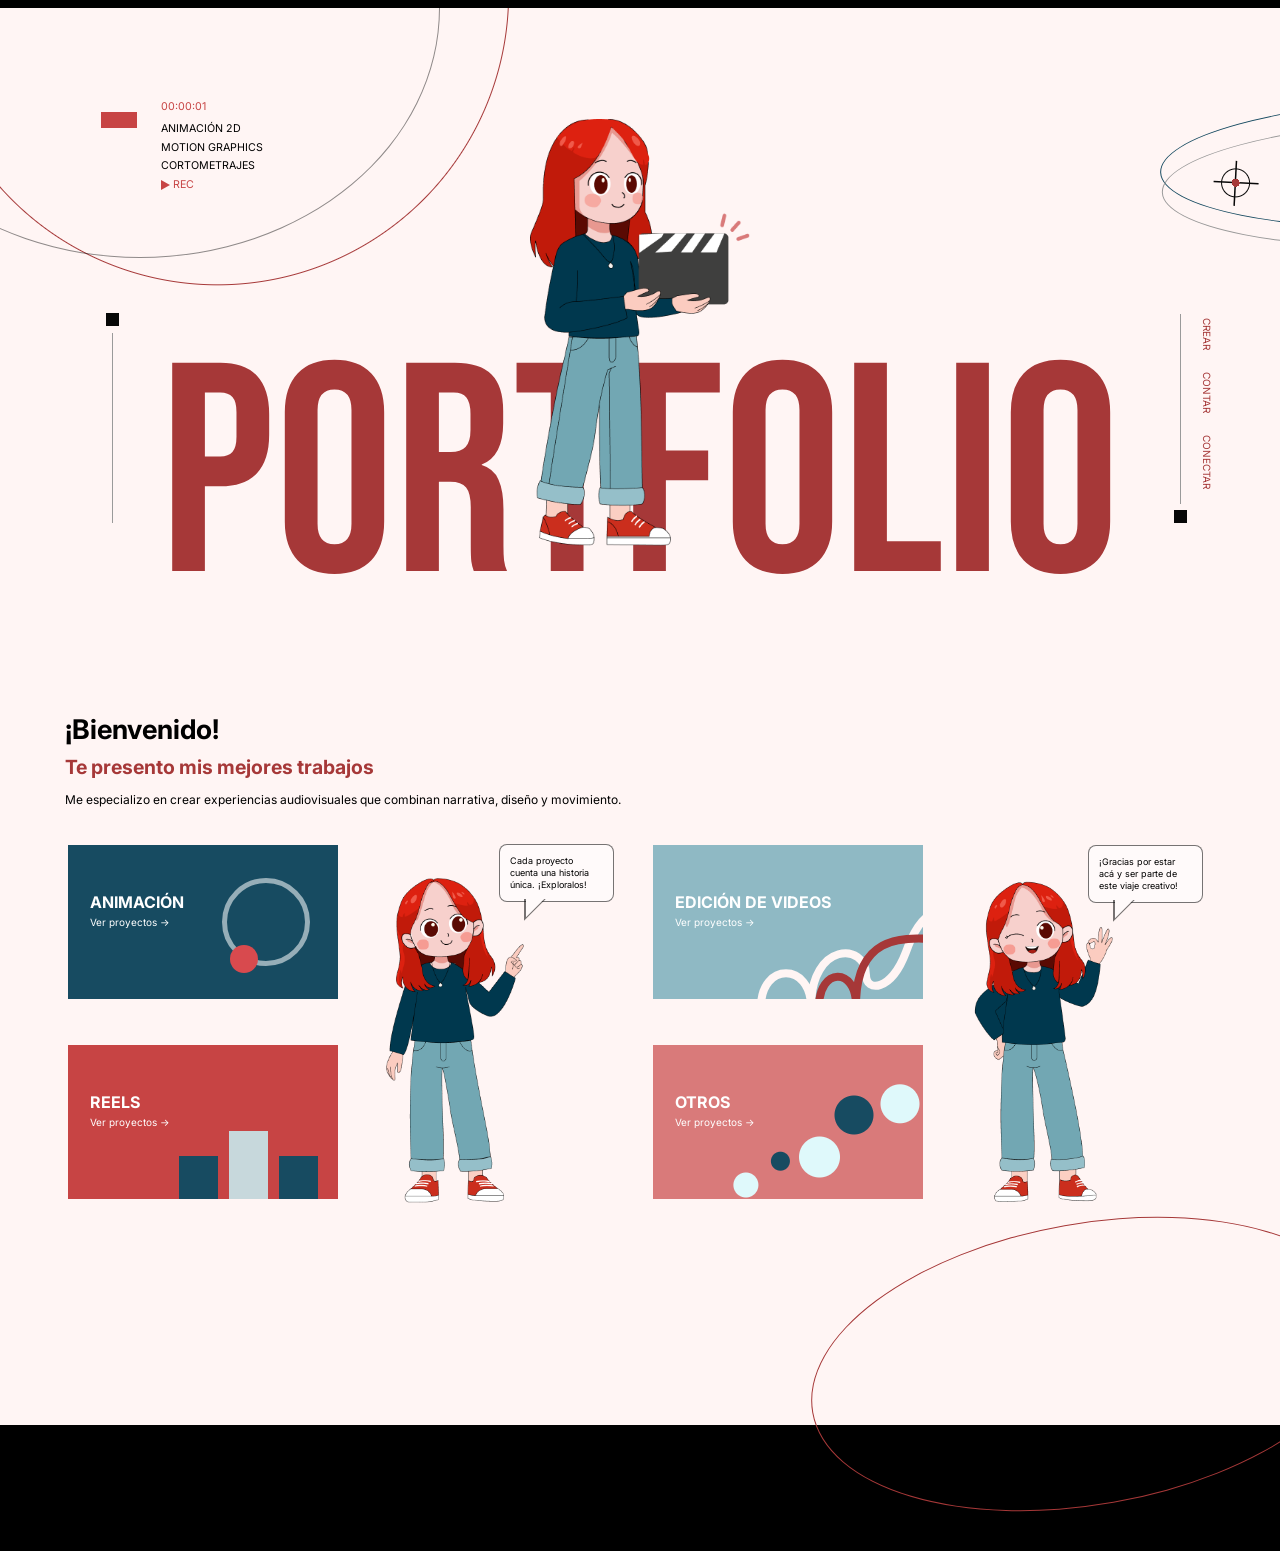
==== commit 1f04897f: "Update index.html" ====
--- a/index.html
+++ b/index.html
@@ -6,36 +6,11 @@
   <meta name="viewport" content="width=device-width, initial-scale=1.0">
   <title>LOOOP | Portfolio Audiovisual</title>
   <link rel="stylesheet" href="style.css">
+  <script src="components.js" defer></script>
 </head>
 
 <body class="home">
-  <header class="navbar">
-    <a href="index.html" class="brand" aria-label="Inicio LOOOP">
-      <img src="img/logo.png" alt="LOOOP" class="logo">
-    </a>
-
-    <nav aria-label="Navegación principal">
-  <a href="index.html" class="active">Inicio</a>
-
-  <div class="nav-dropdown">
-    <a href="#proyectos" class="nav-link">
-      Proyectos <span class="arrow">▾</span>
-
-    </a>
-
-
-    <div class="dropdown-menu">
-      <a href="animacion.html">Animación</a>
-      <a href="reels.html">Reels</a>
-      <a href="cortometrajes.html">Edición de videos / cortometrajes</a>
-      <a href="otros.html">Otros</a>
-    </div>
-  </div>
-
-  <a href="about.html">Sobre mí</a>
-  <a href="contacto.html">Contacto</a>
-</nav>
-  </header>
+  <div data-include="header"></div>
 
   <main>
     <section class="hero" aria-labelledby="home-title">
@@ -142,49 +117,7 @@
       </a>
     </section>
   </main>
-
-<footer class="site-footer">
-
-  <!-- Columna 1 -->
-  <div class="footer-brand">
-    <img src="img/logo.png" alt="LOOOP" class="footer-logo">
-    <p>Disfrutá experiencias audiovisuales</p>
-  </div>
-
-  <!-- Columna 2 -->
-  <div class="footer-mail">
-    <span>¿Trabajamos juntos?</span>
-    <a href="mailto:estudio.looop@gmail.com">
-      estudio.looop@gmail.com
-    </a>
-  </div>
-
-  <!-- Columna 3 -->
-  <div class="footer-phone">
-    <span>Contacto</span>
-    <a href="tel:+5491168286828">
-      +54 9 11 6828-6828
-    </a>
-  </div>
-
-  <!-- Columna 4 -->
-  <div class="footer-social">
-    <span>Redes</span>
-
-    <div class="socials">
-      <a href="#"><img src="img/youtube.png" alt="Youtube"></a>
-      <a href="#"><img src="img/facebook.png" alt="Facebook"></a>
-      <a href="#"><img src="img/twitter.png" alt="Twitter"></a>
-      <a href="#"><img src="img/instagram.png" alt="Instagram"></a>
-      <a href="#"><img src="img/linkedin.png" alt="LinkedIn"></a>
-    </div>
-  </div>
-
-  <div class="footer-bottom">
-    <p>© 2026 LOOOP — Portfolio Audiovisual</p>
-  </div>
-
-</footer>
+  <div data-include="footer"></div>
 <script>
   const agosCine = document.getElementById("agos-cine");
 
@@ -211,3 +144,4 @@
 </body>
 
 </html>
+
--- a/style.css
+++ b/style.css
@@ -1471,69 +1471,286 @@
   transition: transform .35s ease;
 }
 
-
-/* =========================
-   RESPONSIVE
-========================= */
-
-@media (max-width: 1200px){
-
-  .animacion-stage h1{
-    font-size: 180px;
-  }
-
-  .animacion-character{
-    width: 220px;
-    right: 50px;
-  }
-}
-
-@media (max-width: 900px){
-
-  .animacion-grid{
-    grid-template-columns: 1fr;
-  }
-
-  .animacion-stage h1{
-    font-size: 100px;
-    margin-left: 0;
-  }
-
-  .animacion-character{
-    position: relative;
-    display: block;
-    margin: 0 auto 30px;
-    right: auto;
-    top: auto;
-  }
-
-  .animacion-stage .side-words,
-  .marker-left,
-  .orbit-left,
-  .orbit-right{
-    display: none;
-  }
-
-  .animacion-hero .hero-meta{
-    position: relative;
-    top: auto;
-    left: auto;
-    margin-bottom: 40px;
-    padding-left: 24px;
-  }
-
-  .explora-line{
-    padding: 0 24px;
-  }
-
-
-}
-
-
-
-
-
-
+/* ===================================
+   EDICIÓN DE VIDEOS
+=================================== */
+
+.videos-page{
+  background: var(--paper);
+  min-height: 100vh;
+  overflow: hidden;
+}
+
+/* HERO */
+
+.videos-hero{
+  position: relative;
+  padding-top: 140px;
+  padding-bottom: 90px;
+}
+
+
+
+/* título gigante */
+
+.videos-stage h1{
+  font-family:var(--font-display);
+  color:var(--red);
+  font-size:clamp(172px, 19vw, 252px);
+  line-height:.85;
+  font-weight:400;
+  text-transform:uppercase;
+  margin-left:150px;
+  margin-top:15px;
+  padding-bottom: 42px;
+}
+
+/* personaje */
+
+.videos-character{
+  position:absolute;
+  right:240px;
+  top:177px;
+  width:210px;
+  height:auto;
+  z-index:5;
+}
+
+/* globo diálogo */
+
+.videos-bubble{
+  position:absolute;
+  top:65px;
+  right:300px;
+
+  width:180px;
+  padding:14px 14px;
+
+  background:#fffafa;
+  border:1.5px solid rgba(7,7,7,.55);
+  border-radius:10px;
+
+  font-size:10px;
+  line-height:15px;
+  z-index:6;
+  display: none;
+
+}
+
+.videos-bubble::before{
+  content:"";
+  position:absolute;
+  right:26px;
+  bottom:-18px;
+
+  width:20px;
+  height:20px;
+
+  background:rgba(7,7,7,.55);
+
+  clip-path:polygon(100% 0, 0 0, 100% 100%);
+}
+
+.videos-bubble::after{
+  content:"";
+  position:absolute;
+  right:27px;
+  bottom:-15px;
+
+  width:18px;
+  height:18px;
+
+  background:#fffafa;
+
+  clip-path:polygon(100% 0, 0 0, 100% 100%);
+}
+
+/* línea */
+
+
+
+
+.videos-page .explora-line{
+  display:flex;
+  align-items:center;
+  gap:40px;
+  padding:0 95px;
+  margin-right:60px;
+}
+
+.videos-page .explora-line span{
+  font-size:9.8px;
+  text-transform:uppercase;
+  white-space:nowrap;
+  margin-left:65px;
+}
+
+/* ======================
+   GRID 6 VIDEOS
+====================== */
+
+.videos-grid{
+  margin:40px auto 140px;
+  width:calc(100% - 90px);
+
+  border:1px solid rgba(0,0,0,.28);
+
+  padding:38px;
+
+  display:grid;
+  grid-template-columns:repeat(3, 370px);
+
+  gap:26px;
+  justify-content:center;
+
+  margin-left:45px;
+}
+
+/* card */
+
+.video-card{
+  display:flex;
+  flex-direction:column;
+}
+
+/* thumb */
+
+.video-card .thumb{
+  position:relative;
+  overflow:hidden;
+}
+
+.video-card .thumb img{
+  width:100%;
+  aspect-ratio:1920/1080;
+  object-fit:cover;
+  display:block;
+  transition:transform .35s ease;
+}
+
+.video-card:hover .thumb img{
+  transform:scale(1.03);
+}
+
+/* play */
+
+.video-thumb{
+  cursor:pointer;
+}
+
+.video-player{
+  width:100%;
+  display:none;
+}
+
+.video-thumb.playing .video-cover,
+.video-thumb.playing .play-btn{
+  display:none;
+}
+
+.video-thumb.playing .video-player{
+  display:block;
+}
+
+/* ======================
+   VIDEO DESTACADO
+====================== */
+
+.featured-video-section{
+  width:calc(100% - 90px);
+  margin:0 auto 180px;
+}
+
+.featured-title{
+  margin-bottom:24px;
+  margin-left:45px;
+}
+
+.featured-title span{
+  font-size:11px;
+  letter-spacing:.15em;
+  text-transform:uppercase;
+  color:var(--red);
+}
+
+/* card gigante */
+
+.featured-video-card{
+  border:1px solid rgba(0,0,0,.25);
+  padding:38px;
+  background:#fff;
+}
+
+.featured-thumb{
+  width:100%;
+}
+
+.featured-thumb img{
+  width:100%;
+  display:block;
+  aspect-ratio:16/8;
+  object-fit:cover;
+}
+
+/* info abajo */
+
+.featured-info{
+  margin-top:28px;
+}
+
+/* número */
+
+.number{
+  font-family:var(--font-display);
+  font-size:82px;
+  color:var(--red);
+  line-height:.8;
+  min-width:58px;
+}
+
+/* meta */
+
+.meta{
+  flex:1;
+}
+
+.meta span{
+  display:block;
+  color:var(--red);
+  font-size:10px;
+  margin-bottom:4px;
+  margin-left:13px;
+}
+
+.meta h3{
+  font-size:12px;
+  margin-bottom:4px;
+  line-height:1;
+  margin-left:13px;
+}
+
+.meta p{
+  font-size:12px;
+  color:#333;
+  margin-left:13px;
+}
+
+/* link */
+
+.project-info{
+  display:flex;
+  align-items:flex-start;
+  gap:20px;
+  margin-top:20px;
+}
+
+.project-info a{
+  color:#174B61;
+  font-size:12px;
+  white-space:nowrap;
+  text-decoration:underline;
+  margin-top:40px;
+}
 
 
 html{
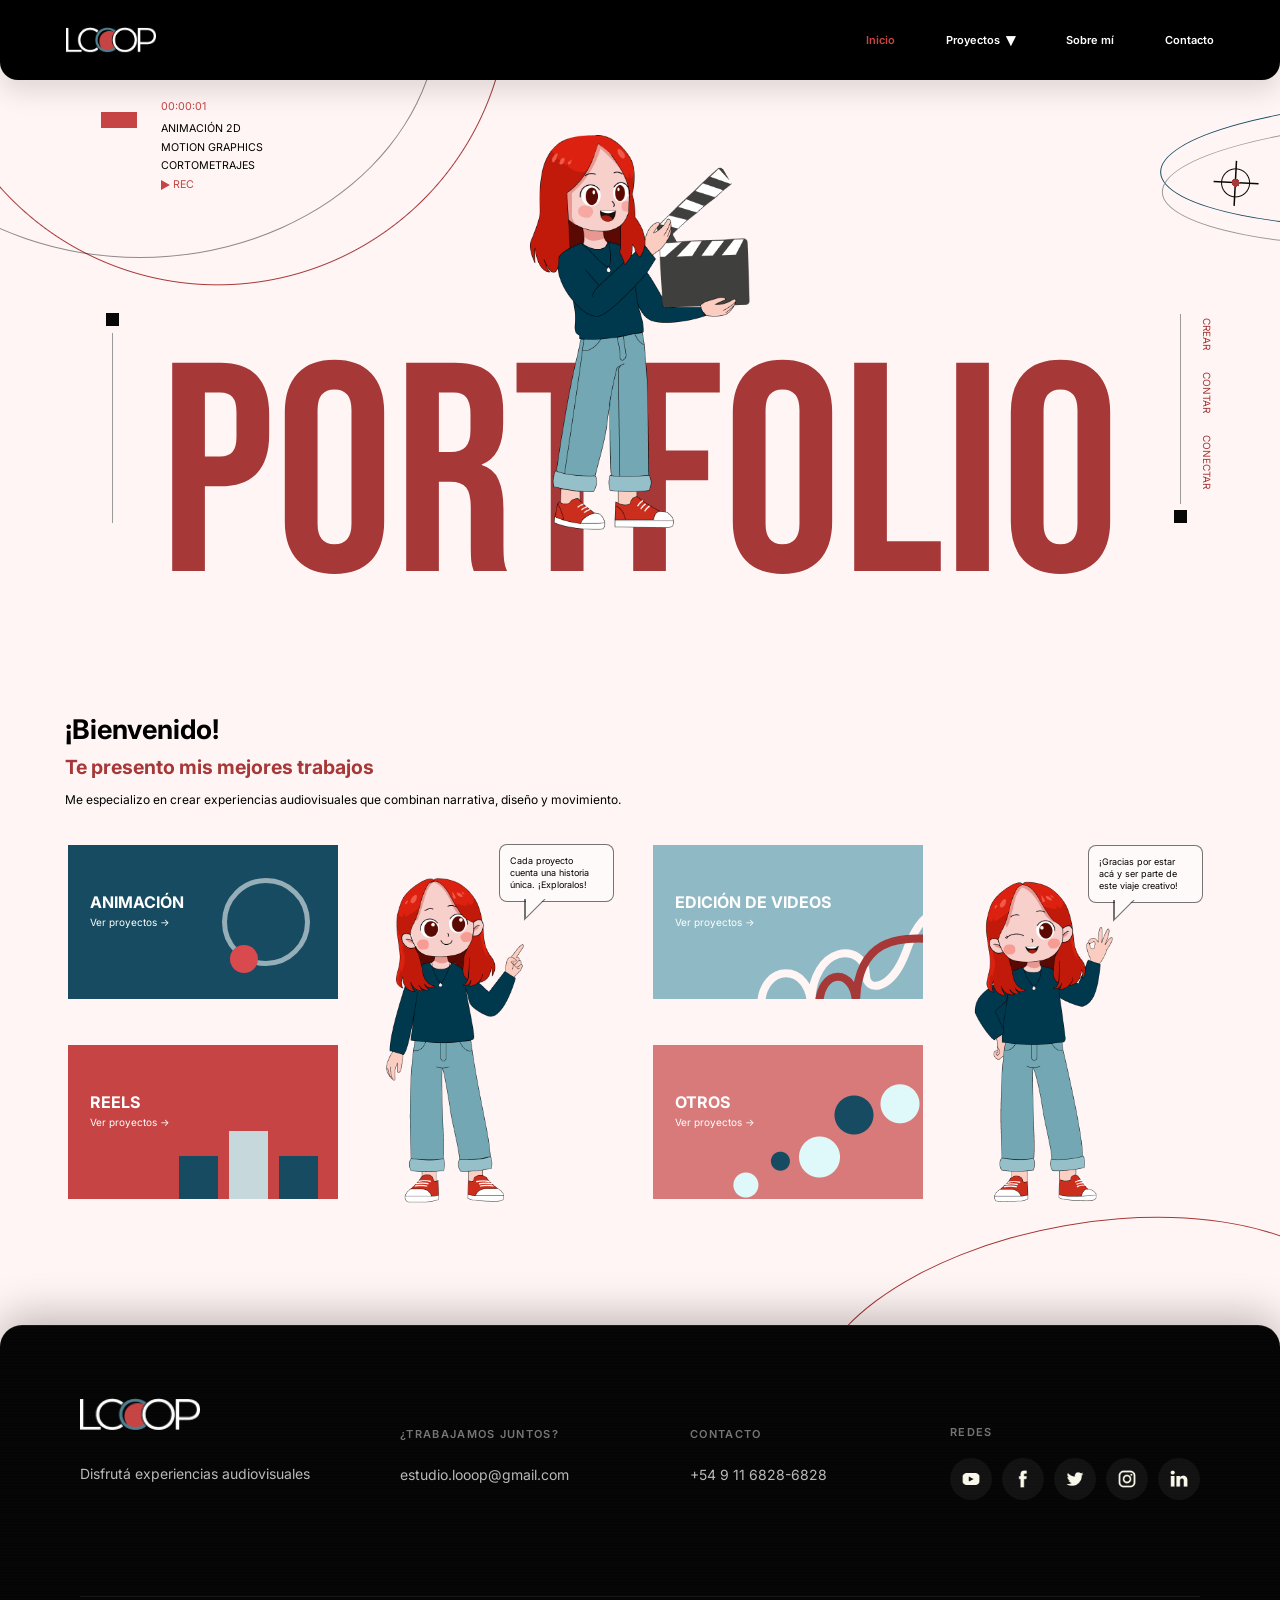
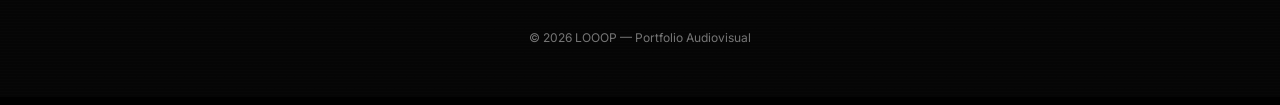
==== commit e7a9ba85: "Update index.html" ====
--- a/index.html
+++ b/index.html
@@ -110,7 +110,7 @@
         <i class="tile-bars"></i>
       </a>
 
-      <a href="stopmotion.html" class="project-tile tile-coral">
+      <a href="otros_trabajos.html" class="project-tile tile-coral">
         <span>Otros</span>
         <small>Ver proyectos -></small>
         <i class="tile-dots"></i>
--- a/style.css
+++ b/style.css
@@ -1752,7 +1752,1609 @@
   margin-top:40px;
 }
 
-
+/* =========================
+   PÁGINA REELS
+========================= */
+
+.reels-page{
+  background:var(--paper);
+  min-height:100vh;
+  overflow:hidden;
+}
+
+/* HERO */
+
+.reels-hero{
+  position:relative;
+  padding-top:140px;
+  padding-bottom:90px;
+}
+
+/* círculos */
+
+.reels-orbit-left{
+  position:absolute;
+
+  width:556px;
+  height:500px;
+
+  top:-230px;
+  left:-115px;
+
+  border:1.5px solid rgba(7,7,7,.45);
+  border-radius:50%;
+}
+
+.reels-orbit-left::before{
+  content:"";
+
+  position:absolute;
+
+  inset:20px -4px -20px 0;
+
+  border:1.5px solid #A63838;
+  border-radius:50%;
+
+  margin-left:150px;
+  width: 500px;
+
+}
+
+.reels-orbit-right{
+  position:absolute;
+
+  width:545px;
+  height:130px;
+
+  top:90px;
+  right:-425px;
+
+  border:1.5px solid #174B61;
+  border-radius:50%;
+
+  transform:rotate(-2deg);
+}
+
+.reels-orbit-right::before{
+  content:"";
+
+  position:absolute;
+
+  inset:20px -4px -20px 0;
+
+  border:1.5px solid #9A9A9A;
+  border-radius:50%;
+}
+
+.reels-orbit-right::after{
+  content:"";
+
+  position:absolute;
+
+  left:40px;
+  top:60%;
+
+  width:68px;
+  height:68px;
+
+  transform:translateY(-50%) rotate(5deg);
+
+  border-radius:50%;
+
+  background:
+    radial-gradient(circle at center,
+    #A63838 0 4px,
+    transparent 3px),
+
+    radial-gradient(circle at center,
+    transparent 0 13px,
+    #070707 14px 14px,
+    transparent 15px),
+
+    linear-gradient(#070707,#070707)
+    center / 45px 1.5px no-repeat,
+
+    linear-gradient(#070707,#070707)
+    center / 1.5px 45px no-repeat;
+}
+
+
+
+/* título */
+
+.reels-stage{
+  position:relative;
+}
+
+.reels-stage h1{
+  font-family:var(--font-display);
+
+  font-size:clamp(180px, 18vw, 320px);
+  line-height:.85;
+  font-weight:400;
+
+  color:var(--red);
+
+  margin-left:145px;
+  margin-top:20px;
+
+  letter-spacing:1px;
+}
+
+/* personaje */
+
+.reels-character{
+  position:absolute;
+
+  right:180px;
+  top:-10px;
+
+  width:230px;
+  height:auto;
+
+  z-index:5;
+}
+
+/* globo */
+
+.reels-bubble{
+  position:absolute;
+
+  top:20px;
+  right:320px;
+
+  width:160px;
+
+  padding:12px;
+
+  background:#fffafa;
+
+  border:1.5px solid rgba(7,7,7,.55);
+  border-radius:10px;
+
+  font-size:10px;
+  line-height:15px;
+
+  z-index:6;
+}
+
+.reels-bubble::before{
+  content:"";
+
+  position:absolute;
+
+  right:24px;
+  bottom:-18px;
+
+  width:20px;
+  height:20px;
+
+  background:rgba(7,7,7,.55);
+
+  clip-path:polygon(100% 0, 0 0, 100% 100%);
+}
+
+.reels-bubble::after{
+  content:"";
+
+  position:absolute;
+
+  right:25px;
+  bottom:-15px;
+
+  width:18px;
+  height:18px;
+
+  background:#fffafa;
+
+  clip-path:polygon(100% 0, 0 0, 100% 100%);
+}
+
+/* línea */
+
+.reels-line-section{
+  margin-top:-120px;
+}
+
+.reels-line-wrap{
+  display:flex;
+  align-items:center;
+  gap:40px;
+
+  padding:0 95px;
+}
+
+.reels-line-wrap span{
+  font-size:10px;
+  text-transform:uppercase;
+  white-space:nowrap;
+
+  margin-left:65px;
+}
+
+.reels-line{
+  flex:1;
+  height:1px;
+
+  background:rgba(0,0,0,.25);
+}
+
+.reels-line-square{
+  width:13px;
+  height:13px;
+
+  background:#070707;
+}
+
+/* GRID */
+
+.reels-grid-section{
+  margin-top:30px;
+  margin-bottom:160px;
+}
+
+.reels-grid{
+  width:calc(100% - 90px);
+
+  margin:0 auto;
+
+  border:1px solid rgba(0,0,0,.28);
+
+  padding:38px;
+
+  display:grid;
+
+  grid-template-columns:repeat(3, 370px);
+
+  gap:26px;
+  justify-content:center;
+}
+
+/* card */
+
+.reels-card{
+  display:flex;
+  flex-direction:column;
+}
+
+/* thumb */
+
+.reels-thumb{
+  position:relative;
+  overflow:hidden;
+
+  cursor:pointer;
+}
+
+.reels-thumb img{
+  width:100%;
+  display:block;
+
+  aspect-ratio:9/16;
+  object-fit:cover;
+
+  transition:transform .35s ease;
+}
+
+.reels-card:hover .reels-thumb img{
+  transform:scale(1.03);
+}
+
+/* play */
+
+.play-btn{
+  position:absolute;
+
+  top:50%;
+  left:50%;
+
+  transform:translate(-50%, -50%);
+
+  width:54px;
+  height:54px;
+
+  border:none;
+  border-radius:50%;
+
+  background:rgba(255,255,255,.82);
+
+  color:#174B61;
+
+  font-size:22px;
+
+  cursor:pointer;
+
+  z-index:2;
+}
+
+/* video */
+
+.video-player{
+  width:100%;
+  display:none;
+}
+
+.video-thumb.playing .video-cover,
+.video-thumb.playing .play-btn{
+  display:none;
+}
+
+.video-thumb.playing .video-player{
+  display:block;
+}
+
+/* info */
+
+.reels-info{
+  display:flex;
+  align-items:flex-start;
+  gap:18px;
+
+  margin-top:20px;
+}
+
+/* número */
+
+.reels-number{
+  font-family:var(--font-display);
+
+  font-size:82px;
+  line-height:.8;
+
+  color:var(--red);
+
+  min-width:58px;
+}
+
+/* meta */
+
+.reels-meta{
+  flex:1;
+}
+
+.reels-meta span{
+  display:block;
+
+  color:var(--red);
+
+  font-size:10px;
+
+  margin-bottom:6px;
+  margin-top:4px;
+}
+
+.reels-meta h3{
+  font-size:13px;
+  line-height:1.1;
+
+  margin-bottom:6px;
+}
+
+.reels-meta p{
+  font-size:12px;
+  line-height:20px;
+
+  color:#333;
+}
+
+/* responsive */
+
+@media(max-width:1200px){
+
+  .reels-grid{
+    grid-template-columns:repeat(2, 1fr);
+  }
+
+}
+
+@media(max-width:760px){
+
+  .reels-top-words,
+  .reels-orbit-right,
+  .reels-bubble{
+    display:none;
+  }
+
+  .reels-stage h1{
+    font-size:110px;
+    margin-left:30px;
+  }
+
+  .reels-character{
+    position:relative;
+
+    right:auto;
+    top:auto;
+
+    width:170px;
+
+    margin-left:30px;
+    margin-top:-20px;
+  }
+
+  .reels-line-wrap{
+    padding:0 24px;
+  }
+
+  .reels-grid{
+    width:calc(100% - 40px);
+
+    grid-template-columns:1fr;
+
+    padding:24px;
+  }
+
+}
+
+/* =====================================
+   ABOUT.HTML
+===================================== */
+
+.about-navbar{
+  position: fixed;
+  top: 0;
+  left: 0;
+  width: 100%;
+  height: 80px;
+
+  background: #000;
+
+  display: flex;
+  align-items: center;
+  justify-content: space-between;
+
+  padding: 0 50px;
+  z-index: 100;
+}
+
+.about-logo img{
+  width: 90px;
+}
+
+.about-nav{
+  display: flex;
+  gap: 40px;
+}
+
+.about-nav a{
+  color: white;
+  text-decoration: none;
+  font-size: 12px;
+  font-weight: 600;
+}
+
+.about-nav a:hover,
+.about-active{
+  color: var(--red);
+}
+
+
+/* =====================================
+   HERO
+===================================== */
+
+.about-hero-section{
+  width: 100%;
+  padding: 170px 80px 90px;
+
+  display: flex;
+  justify-content: space-between;
+  align-items: center;
+
+  background: var(--paper);
+    position: relative;
+  overflow: hidden;
+
+}
+
+.about-hero-section::before{
+  content:"";
+  position:absolute;
+
+  width:550px;
+  height:550px;
+
+  border:1px solid rgba(0,0,0,.15);
+  border-radius:50%;
+
+  top:-300px;
+  left:-120px;
+}
+
+.about-hero-section::after{
+  content:"";
+  position:absolute;
+
+  width:450px;
+  height:450px;
+
+  border:1px solid rgba(166,56,56,.2);
+  border-radius:50%;
+
+  top:-220px;
+  left:100px;
+}
+
+.about-hero-left{
+  width: 520px;
+}
+
+.about-hero-left::after{
+  content:"";
+
+  position:absolute;
+
+  width:650px;
+  height:180px;
+
+  border:1px solid rgba(166,56,56,.2);
+
+  border-radius:50%;
+
+  left:300px;
+  top:330px;
+
+  transform:rotate(-8deg);
+}
+
+.about-dot{
+  position:absolute;
+  width:8px;
+  height:8px;
+  background:var(--red);
+  border-radius:50%;
+}
+
+.about-dot-1{
+  left:520px;
+  top:250px;
+}
+
+.about-dot-2{
+  right:80px;
+  top:190px;
+}
+
+.about-dot-3{
+  right:40px;
+  top:250px;
+}
+
+.about-mini-title{
+  color: var(--red);
+  font-size: 15px;
+  font-weight: 700;
+  text-transform: uppercase;
+}
+
+.about-main-title{
+  font-family: var(--font-display);
+  font-size:clamp(167px, 5vw, 287px);
+  line-height: .85;
+  color: var(--red);
+  margin-top: 30px;
+  font-weight:400;
+  letter-spacing:1px;
+  margin-left: -20px;
+}
+
+
+
+.about-description{
+  font-size: 17px;
+  line-height: 25px;
+
+  max-width: 500px;
+
+margin-top: -100px;
+  margin-bottom: 35px;
+  margin-left: -10px;
+}
+
+.about-buttons{
+  display: flex;
+  gap: 18px;
+  width: 500px;
+  height: 50px;
+  margin-top: -5px;
+  margin-left: -15px;
+}
+
+.about-btn-red{
+  background: var(--red);
+  color: white;
+  text-decoration: none;
+  padding: 10px 20px;
+  border-radius: 50px;
+
+  font-size: 11px;
+  font-weight: 700;
+  width: 140px;
+}
+
+.about-btn-red img{
+  width: 20px;
+  height: auto;
+  margin-right: 8px;
+}
+.about-btn-outline{
+  color: #000;
+  border: 1px solid #333;
+  text-decoration: none;
+  padding: 10px 20px;
+  border-radius: 50px;
+  font-size: 11px;
+  font-weight: 700;
+  width: 161px;
+}
+
+.about-btn-outline img{
+  width: 16px;
+  height: auto;
+  margin-left: 8px;
+}
+
+
+.about-hero-right{
+  position:relative;
+}
+
+.about-orbit-big{
+  position:absolute;
+
+  width:500px;
+  height:500px;
+
+  border:1px solid rgba(0,0,0,.15);
+  border-radius:50%;
+
+  left:10px;
+  top:-20px;
+
+  z-index:0;
+}
+
+.about-orbit-small{
+  position:absolute;
+
+  width:380px;
+  height:380px;
+
+  border:1px solid rgba(166,56,56,.18);
+  border-radius:50%;
+
+  left:70px;
+  top:40px;
+
+  z-index:0;
+}
+
+.about-hero-right img{
+  position:relative;
+  z-index:2;
+}
+
+/* =====================================
+   MANIFIESTO
+===================================== */
+
+.about-manifesto{
+  width: auto;
+  height: 370px;
+
+  margin: 65px 65px 70px;
+
+  display: grid;
+  grid-template-columns: 1fr 1.35fr;
+
+  overflow: hidden;
+}
+
+.about-manifesto-text{
+  background: #000;
+  color: white;
+  padding: 50px;
+}
+
+.about-manifesto-text span{
+  color: var(--red);
+  font-size: 12px;
+  font-weight: 700;
+  margin-top: -10px;
+  width: 100%;
+  margin-right: 10px;
+}
+
+.about-manifesto-text h2{
+  color: white;
+
+  font-size: 22px;
+  line-height: 1.5;
+
+  margin-top: 20px;
+  margin-bottom: 40px;
+    width: 100%;
+  margin-right: -100px;
+}
+
+.about-manifesto-text p{
+  color: white;
+  font-size: 13px;
+  line-height: 26px;
+  margin-top: 20px;
+}
+
+.about-manifesto-video{
+  position: relative;
+}
+
+.about-manifesto-video img{
+  width: 100%;
+  height: 100%;
+  object-fit: cover;
+}
+
+.about-manifesto-text span{
+  display:flex;
+  align-items:center;
+  gap:15px;
+}
+
+.about-manifesto-text span::after{
+  content:"";
+
+  width:170px;
+  height:1px;
+
+  background:rgba(255,255,255,.4);
+}
+.about-play-button{
+  position: absolute;
+
+  top: 50%;
+  left: 50%;
+
+  transform: translate(-50%,-50%);
+
+  width: 45px;
+  height: 45px;
+
+  border: none;
+  border-radius: 50%;
+
+  background: rgba(255,255,255,.9);
+
+   display: flex;
+  justify-content: center;
+  align-items: center;
+
+  font-size: 24px;
+  cursor: pointer;
+}
+
+
+/* =====================================
+   INFO GRID
+===================================== */
+
+.about-info-grid{
+  width: calc(100% - 160px);
+
+  margin: 0 auto;
+
+  display: grid;
+  grid-template-columns: 1fr 1fr 1fr;
+
+  gap: 60px;
+
+  padding-bottom: 90px;
+}
+
+.about-column h3{
+  color: var(--red);
+
+  font-size: 13px;
+  font-weight: 700;
+
+  margin-bottom: 40px;
+}
+.about-column{
+  position:relative;
+  padding-left:25px;
+}
+
+.about-column::before{
+  content:"";
+
+  position:absolute;
+
+  left:0;
+  top:45px;
+
+  width:1px;
+  height:85%;
+
+  background:#222;
+}
+
+.about-item{
+  position:relative;
+}
+
+.about-item::before{
+  content:"";
+
+  position:absolute;
+
+  width:8px;
+  height:8px;
+
+  background:#000;
+  border-radius:50%;
+
+  left:-29px;
+  top:5px;
+}
+
+.about-column h3{
+  display:flex;
+  align-items:center;
+  gap:18px;
+}
+
+.about-column h3::after{
+  content:"";
+
+  flex:1;
+  height:1px;
+
+  background:rgba(0,0,0,.2);
+}
+
+.about-level{
+  display:flex;
+  gap:8px;
+  margin-top:5px;
+}
+
+.about-level span{
+  width:10px;
+  height:10px;
+
+  border-radius:50%;
+
+  background:#174B61;
+}
+
+.about-level span.empty{
+  background:#cfcfcf;
+}
+
+.about-quote-section{
+  position:relative;
+  overflow:hidden;
+}
+
+.about-quote-section::before{
+  content:"";
+
+  position:absolute;
+
+  right:250px;
+  top:-120px;
+
+  width:300px;
+  height:300px;
+
+  border:1px solid rgba(255,255,255,.2);
+
+  border-radius:50%;
+}
+.about-item{
+  margin-bottom: 35px;
+}
+
+.about-item span{
+  display: block;
+
+  color: var(--red);
+
+  font-size: 12px;
+  font-weight: 700;
+
+  margin-bottom: 8px;
+}
+
+.about-item h4{
+  font-size: 15px;
+  margin-bottom: 6px;
+}
+
+.about-item p{
+  font-size: 12px;
+  line-height: 20px;
+}
+
+.about-languages{
+  margin-top: 50px;
+}
+
+.about-language{
+  margin-bottom: 18px;
+}
+
+.about-language strong{
+  display: block;
+  font-size: 14px;
+}
+
+.about-language span{
+  font-size: 12px;
+}
+
+
+/* =====================================
+   SKILLS
+===================================== */
+
+.about-skills{
+  display: grid;
+  grid-template-columns: 1fr 1fr;
+  gap: 30px;
+}
+
+.about-skill-box{
+  text-align: center;
+}
+
+.about-skill-icon{
+  width: 60px;
+  height: 60px;
+  margin: 0 auto 15px;
+  border-radius: 50%;
+  background: var(--blue-soft);
+  color: #000;
+  display: flex;
+  align-items: center;
+  justify-content: center;
+  font-size: 13px;
+  font-weight: 700;
+}
+
+.about-skill-box p{
+  font-size: 13px;
+}
+
+.about-software{
+  margin-top: 60px;
+}
+
+.about-software-grid{
+  display: grid;
+  grid-template-columns: repeat(4, 60px);
+  gap: 20px;
+}
+
+.about-software-badge{
+  width: 60px;
+  height: 60px;
+  border: 1px solid rgba(0,0,0,.25);
+  border-radius: 8px;
+  display: flex;
+  align-items: center;
+  justify-content: center;
+  color: var(--red);
+  font-weight: 700;
+  background: rgba(255,255,255,.35);
+}
+
+
+/* =====================================
+   FRASE
+===================================== */
+
+.about-quote-section{
+  width: calc(100% - 160px);
+
+  margin: 0 auto 90px;
+
+  background: var(--blue-soft);
+
+  display: flex;
+  justify-content: space-between;
+  align-items: center;
+
+  padding: 40px 100px;
+}
+
+.about-quote-text{
+  font-size: 42px;
+  line-height: 1.2;
+  font-weight: 700;
+}
+
+.about-quote-section img{
+  width: 250px;
+}
+
+
+/* =====================================
+   FOOTER
+===================================== */
+
+.about-footer{
+  background: #000;
+  color: white;
+
+  display: flex;
+  justify-content: space-between;
+  align-items: center;
+
+  padding: 70px 80px;
+}
+
+.about-footer-logo img{
+  width: 120px;
+  margin-bottom: 10px;
+}
+
+.about-footer-logo p{
+  color: rgba(255,255,255,.7);
+  font-size: 12px;
+}
+
+.about-footer-mail{
+  width: 500px;
+}
+
+.about-footer-mail input{
+  width: 100%;
+  height: 45px;
+
+  background: transparent;
+  border: 1px solid rgba(255,255,255,.4);
+
+  border-radius: 10px;
+
+  padding: 0 15px;
+  color: white;
+}
+
+.about-footer-contact h4{
+  font-size: 11px;
+  margin-bottom: 8px;
+}
+
+.about-footer-contact p{
+  font-size: 12px;
+  margin-bottom: 18px;
+}
+
+.about-footer-socials{
+  display: flex;
+  gap: 10px;
+}
+
+.about-footer-socials img{
+  width: 24px;
+}
+
+/* =========================
+   PÁGINA CONTACTO
+========================= */
+
+.contact-page{
+  background: var(--paper);
+  overflow-x: hidden;
+}
+
+/* MAIN */
+
+.contact-main{
+  position: relative;
+  padding-top: 130px;
+  min-height: 100vh;
+}
+
+/* =========================
+   CÍRCULOS DECORATIVOS
+========================= */
+
+
+
+.contact-orbit-right{
+  position:absolute;
+
+  width:545px;
+  height:130px;
+
+  top:100px;
+  right:-425px;
+
+  border:1.5px solid #174B61;
+  border-radius:50%;
+
+  transform:rotate(-2deg);
+
+}
+
+.contact-orbit-right::before{
+  content:"";
+
+  position:absolute;
+  inset:20px -4px -20px 0;
+
+  border:1.5px solid #9A9A9A;
+  border-radius:50%;
+
+}
+
+.contact-orbit-right::after{
+  content:"";
+
+  position:absolute;
+  left:40px;
+  top:60%;
+
+  width:68px;
+  height:68px;
+
+  transform:translateY(-50%) rotate(5deg);
+
+  border-radius:50%;
+
+  background:
+    radial-gradient(circle at center,
+    #A63838 0 4px,
+    transparent 3px),
+
+    radial-gradient(circle at center,
+    transparent 0 13px,
+    #070707 14px 14px,
+    transparent 15px),
+
+    linear-gradient(#070707,#070707)
+    center / 45px 1.5px no-repeat,
+
+    linear-gradient(#070707,#070707)
+    center / 1.5px 45px no-repeat;
+
+}
+
+/* =========================
+   PALABRAS SUPERIORES
+========================= */
+
+.contact-top-words{
+  display:flex;
+  gap:34px;
+
+  margin-left:160px;
+  margin-top:-10px;
+
+  color:var(--red-2);
+
+  font-size:10px;
+  font-weight:400;
+  text-transform:uppercase;
+}
+
+/* =========================
+   HERO
+========================= */
+
+.contact-hero{
+  width:100%;
+}
+
+.contact-hero h1{
+  font-family:var(--font-display);
+
+  font-size:clamp(181px, 19vw, 301px);
+  line-height:.85;
+  font-weight:400;
+
+  color:var(--red);
+
+  margin-left:155px;
+  margin-top:25px;
+
+  letter-spacing:1px;
+}
+
+/* =========================
+   CONTENIDO
+========================= */
+
+.contact-content{
+  display:grid;
+
+  grid-template-columns:
+  360px
+  360px
+  420px;
+
+  justify-content:center;
+
+  gap:30px;
+
+  margin-top:-10px;
+
+  padding-bottom:140px;
+}
+
+/* =========================
+   IZQUIERDA
+========================= */
+
+.contact-left{
+  position:relative;
+}
+
+.contact-title-line{
+  display:flex;
+  align-items:center;
+  gap:12px;
+  margin-left:128px;
+  margin-top:-146px;
+  width: 950px;
+}
+
+.contact-square{
+  width:12px;
+  height:12px;
+  background:#070707;
+}
+
+.contact-line{
+  height:1px;
+  background: rgba(0,0,0,.25);
+  flex: 1;
+}
+
+.contact-description{
+  font-size:12px;
+  line-height:20px;
+  font-weight: bold;
+  color:#000;
+  margin-top:20px;
+  margin-left: 130px;
+  width: 400px;
+  margin-bottom: 37px;
+}
+
+/* info */
+
+.contact-info-box{
+  display:flex;
+  align-items:flex-start;
+  gap:22px;
+  padding-bottom:14px;
+  margin-bottom:9px;
+  border-bottom:1px solid rgba(0,0,0,.25);
+  width:270px;
+  height: 65px;
+  margin-left: 140px;
+}
+
+.contact-icon{
+  width:54px;
+  height:54px;
+
+  border-radius:12px;
+
+  display:flex;
+  align-items:center;
+  justify-content:center;
+
+  flex-shrink:0;
+}
+
+.contact-icon img{
+  width:50px;
+  height:auto;
+  object-fit:contain;
+}
+
+.red-box{
+  background:#B13B3B;
+}
+
+.blue-box{
+  background:#9ABDC8;
+}
+
+.pink-box{
+  background:#D87B7B;
+}
+
+.contact-info-text {
+  margin-left: 10px;
+}
+.contact-info-text span{
+
+  display:block;
+  color:var(--red);
+  font-size:11px;
+  font-weight:700;
+  margin-top: -2px;
+}
+
+.contact-info-text p{
+  font-size:11.5px;
+  line-height:24px;
+  color:#000;
+  margin-top: -1px;
+}
+
+
+
+/* =========================
+   REDES
+========================= */
+
+.contact-social-section{
+  margin-top:40px;
+  width: 700px;
+}
+
+.social-title-row{
+  display:flex;
+  align-items:center;
+  gap:11px;
+  margin-top: 25px;
+  margin-left: 140px;
+  margin-bottom:24px;
+}
+
+.social-title-row span{
+  color:var(--red);
+
+  font-size:12px;
+  font-weight:700;
+
+  white-space:nowrap;
+}
+
+.social-line{
+  width:100px;
+  height:1px;
+
+  background:rgba(0,0,0,.25);
+}
+
+.social-square{
+  width:13px;
+  height:13px;
+
+  background:#070707;
+}
+
+.contact-socials{
+  display:flex;
+  gap:14px;
+  margin-left: 135px;
+}
+
+.contact-socials a img{
+  width:35px;
+  height:35px;
+
+  object-fit:contain;
+
+  transition:.2s ease;
+}
+
+.contact-socials a:hover img{
+  transform:translateY(-3px);
+}
+
+/* =========================
+   CENTRO
+========================= */
+
+.contact-center{
+  position:relative;
+
+  display:flex;
+  align-items:center;
+  justify-content:center;
+}
+
+.contact-character{
+  width:320px;
+  height:auto;
+}
+
+/* globo */
+
+.contact-bubble{
+  position:absolute;
+
+  top:10px;
+  right:0;
+
+  width:140px;
+
+  padding:12px;
+
+  background:#fffafa;
+
+  border:1.5px solid rgba(7,7,7,.55);
+  border-radius:10px;
+
+  font-size:10px;
+  line-height:15px;
+
+  z-index:2;
+}
+
+.contact-bubble::before{
+  content:"";
+
+  position:absolute;
+
+  left:24px;
+  bottom:-18px;
+
+  width:20px;
+  height:20px;
+
+  background:rgba(7,7,7,.55);
+
+  clip-path:polygon(0 0, 100% 0, 0 100%);
+}
+
+.contact-bubble::after{
+  content:"";
+
+  position:absolute;
+
+  left:25px;
+  bottom:-15px;
+
+  width:18px;
+  height:18px;
+
+  background:#fffafa;
+
+  clip-path:polygon(0 0, 100% 0, 0 100%);
+}
+
+/* =========================
+   DERECHA
+========================= */
+
+.contact-right{
+  padding-top:10px;
+}
+
+.contact-form-title{
+  display:flex;
+  align-items:center;
+  gap:12px;
+
+  margin-bottom:34px;
+}
+
+.contact-form-title span{
+  color:var(--red);
+
+  font-size:12px;
+  font-weight:700;
+
+  white-space:nowrap;
+}
+
+.form-line{
+  width:140px;
+  height:1px;
+
+  background:rgba(0,0,0,.25);
+}
+
+.form-square{
+  width:13px;
+  height:13px;
+
+  background:#070707;
+}
+
+/* form */
+
+.contact-form{
+  display:flex;
+  flex-direction:column;
+}
+
+.contact-form label{
+  font-size:13px;
+  font-weight:500;
+
+  margin-bottom:8px;
+
+  color:#000;
+}
+
+.contact-form input,
+.contact-form textarea{
+  width:100%;
+
+  border:1px solid rgba(0,0,0,.35);
+  border-radius:8px;
+
+  background:transparent;
+
+  padding:14px;
+
+  margin-bottom:18px;
+
+  font-family:var(--font-text);
+  font-size:12px;
+
+  outline:none;
+}
+
+.contact-form textarea{
+  height:110px;
+  resize:none;
+}
+
+/* botón */
+
+.contact-form button{
+  width:100%;
+
+  height:48px;
+
+  border:none;
+  border-radius:40px;
+
+  background:var(--red);
+
+  color:#fff;
+
+  font-size:14px;
+  font-weight:700;
+
+  cursor:pointer;
+
+  transition:.2s ease;
+}
+
+.contact-form button:hover{
+  background:var(--red-2);
+  transform:translateY(-2px);
+}
+
+
+
+/* =========================
+   FOOTER INPUT
+========================= */
+
+.footer-input{
+  width:100%;
+  height:42px;
+
+  background:transparent;
+
+  border:1px solid rgba(255,255,255,.35);
+  border-radius:10px;
+
+  padding:0 18px;
+
+  color:#fff;
+
+  font-family:var(--font-text);
+  font-size:12px;
+
+  outline:none;
+}
+
+.footer-input::placeholder{
+  color:rgba(255,255,255,.45);
+}
 html{
   scroll-behavior:smooth;
 }
@@ -1773,3 +3375,1231 @@
   background:#000;
 }
 
+/* =====================================
+   REELS PAGE - DESKTOP REFERENCE
+===================================== */
+
+body.reels-page-body{
+  background:var(--paper);
+  color:#070707;
+}
+
+.reels-page-body .reels-main{
+  position:relative;
+  background:var(--paper);
+  padding:118px 0 118px;
+  overflow:hidden;
+}
+
+.reels-page-body .reels-hero-new,
+.reels-page-body .reels-section-line,
+.reels-page-body .reels-gallery{
+  width:min(1200px, calc(100% - 140px));
+  margin-inline:auto;
+}
+
+.reels-page-body .reels-hero-new{
+  position:relative;
+  min-height:520px;
+}
+
+.reels-page-body .reels-camera-meta{
+  position:absolute;
+  z-index:4;
+  top:20px;
+  left:48px;
+  display:flex;
+  gap:26px;
+  align-items:flex-start;
+}
+
+.reels-page-body .reels-rec-block{
+  width:34px;
+  height:16px;
+  display:block;
+  margin-top:4px;
+  background:var(--red);
+}
+
+.reels-page-body .reels-camera-meta p,
+.reels-page-body .reels-camera-meta span,
+.reels-page-body .reels-camera-meta b{
+  display:block;
+  margin:0;
+  font-size:11px;
+  line-height:16px;
+  color:#111;
+  font-weight:700;
+}
+
+.reels-page-body .reels-camera-meta p,
+.reels-page-body .reels-camera-meta b{
+  color:var(--red);
+}
+
+.reels-page-body .reels-camera-meta b::before{
+  content:"";
+  display:inline-block;
+  width:0;
+  height:0;
+  margin-right:4px;
+  border-top:5px solid transparent;
+  border-bottom:5px solid transparent;
+  border-left:8px solid var(--red);
+}
+
+.reels-page-body .reels-orbit-new{
+  position:absolute;
+  border:1px solid rgba(7,7,7,.55);
+  border-radius:50%;
+  pointer-events:none;
+}
+
+.reels-page-body .reels-orbit-left-new{
+  width:560px;
+  height:380px;
+  top:-250px;
+  left:-112px;
+}
+
+.reels-page-body .reels-orbit-left-new::before{
+  content:"";
+  position:absolute;
+  inset:22px -96px -38px 72px;
+  border:1px solid rgba(166,56,56,.38);
+  border-radius:50%;
+}
+
+.reels-page-body .reels-orbit-right-new{
+  width:545px;
+  height:132px;
+  top:58px;
+  right:-408px;
+  border-color:#174B61;
+  transform:rotate(-2deg);
+}
+
+.reels-page-body .reels-orbit-right-new::before{
+  content:"";
+  position:absolute;
+  inset:18px -6px -18px 0;
+  border:1px solid rgba(7,7,7,.45);
+  border-radius:50%;
+}
+
+.reels-page-body .reels-target-new{
+  position:absolute;
+  z-index:2;
+  right:8px;
+  top:105px;
+  width:58px;
+  height:58px;
+  border-radius:50%;
+  background:
+    radial-gradient(circle at center, var(--red) 0 5px, transparent 6px),
+    radial-gradient(circle at center, transparent 0 17px, #070707 18px 19px, transparent 20px),
+    linear-gradient(#070707,#070707) center / 48px 1px no-repeat,
+    linear-gradient(#070707,#070707) center / 1px 48px no-repeat;
+}
+
+.reels-page-body .reels-title-wrap{
+  position:absolute;
+  left:108px;
+  bottom:45px;
+  z-index:3;
+}
+
+.reels-page-body .reels-title-wrap h1{
+  font-family:var(--font-display);
+  color:var(--red);
+  font-size:clamp(160px, 15.2vw, 232px);
+  line-height:.78;
+  font-weight:400;
+  letter-spacing:0;
+  margin:0;
+}
+
+.reels-page-body .reels-title-wrap p{
+  color:#111;
+  font-size:14px;
+  line-height:1.2;
+  font-weight:800;
+  margin:18px 0 0 4px;
+}
+
+.reels-page-body .reels-hero-character{
+  position:absolute;
+  right:95px;
+  bottom:25px;
+  z-index:4;
+}
+
+.reels-page-body .reels-hero-character img{
+  width:455px;
+  height:auto;
+  display:block;
+}
+
+.reels-page-body .reels-hero-bubble{
+  position:absolute;
+  top:-34px;
+  right:54px;
+  width:128px;
+  padding:13px 14px 17px;
+  background:#fffafa;
+  border:1px solid rgba(7,7,7,.55);
+  border-radius:16px;
+  color:#111;
+  font-size:11px;
+  line-height:15px;
+  font-weight:700;
+}
+
+.reels-page-body .reels-hero-bubble span{
+  display:block;
+  color:var(--red);
+  font-size:18px;
+  line-height:1;
+  text-align:center;
+  margin-top:4px;
+}
+
+.reels-page-body .reels-hero-bubble::before{
+  content:"";
+  position:absolute;
+  left:42px;
+  bottom:-20px;
+  width:22px;
+  height:22px;
+  background:rgba(7,7,7,.55);
+  clip-path:polygon(0 0, 100% 0, 0 100%);
+}
+
+.reels-page-body .reels-hero-bubble::after{
+  content:"";
+  position:absolute;
+  left:43px;
+  bottom:-17px;
+  width:20px;
+  height:20px;
+  background:#fffafa;
+  clip-path:polygon(0 0, 100% 0, 0 100%);
+}
+
+.reels-page-body .reels-hero-dash{
+  position:absolute;
+  right:158px;
+  bottom:52px;
+  width:12px;
+  height:3px;
+  background:#070707;
+}
+
+.reels-page-body .reels-section-line{
+  display:grid;
+  grid-template-columns:auto 1fr 13px;
+  align-items:center;
+  gap:16px;
+  margin-top:8px;
+}
+
+.reels-page-body .reels-section-line span{
+  color:var(--red);
+  font-size:11px;
+  line-height:1;
+  font-weight:500;
+  white-space:nowrap;
+}
+
+.reels-page-body .reels-section-line i{
+  height:1px;
+  display:block;
+  background:rgba(7,7,7,.34);
+}
+
+.reels-page-body .reels-section-line b{
+  width:13px;
+  height:13px;
+  display:block;
+  background:#070707;
+}
+
+.reels-page-body .reels-gallery{
+  margin-top:56px;
+}
+
+.reels-page-body .reels-top-row,
+.reels-page-body .reels-bottom-row{
+  display:grid;
+  grid-template-columns:repeat(5, 1fr);
+  gap:26px;
+  align-items:start;
+}
+
+.reels-page-body .reels-bottom-row{
+  margin-top:28px;
+}
+
+.reels-page-body .reels-tile{
+  position:relative;
+  aspect-ratio:9 / 16;
+  overflow:hidden;
+  background:#d8e1e5;
+}
+
+.reels-page-body .reels-tile img{
+  width:100%;
+  height:100%;
+  display:block;
+  object-fit:cover;
+}
+
+.reels-page-body .reels-tile button{
+  position:absolute;
+  top:50%;
+  left:50%;
+  transform:translate(-50%, -50%);
+  width:48px;
+  height:48px;
+  border:none;
+  border-radius:50%;
+  background:rgba(255,255,255,.9);
+  color:var(--blue);
+  font-size:22px;
+  display:flex;
+  align-items:center;
+  justify-content:center;
+  cursor:pointer;
+}
+
+.reels-page-body .reels-side-character{
+  position:relative;
+  align-self:stretch;
+  min-height:320px;
+}
+
+.reels-page-body .reels-side-character img{
+  position:absolute;
+  left:12px;
+  bottom:0;
+  width:190px;
+  height:auto;
+  display:block;
+}
+
+.reels-page-body .reels-side-character div{
+  position:absolute;
+  top:6px;
+  right:0;
+  width:118px;
+  padding:12px;
+  background:#fffafa;
+  border:1px solid rgba(7,7,7,.55);
+  border-radius:7px;
+  color:#111;
+  font-size:9px;
+  line-height:12px;
+  font-weight:600;
+}
+
+.reels-page-body .reels-side-character div::before{
+  content:"";
+  position:absolute;
+  left:14px;
+  bottom:-17px;
+  width:18px;
+  height:18px;
+  background:rgba(7,7,7,.55);
+  clip-path:polygon(0 0, 100% 0, 0 100%);
+}
+
+.reels-page-body .reels-side-character div::after{
+  content:"";
+  position:absolute;
+  left:15px;
+  bottom:-14px;
+  width:16px;
+  height:16px;
+  background:#fffafa;
+  clip-path:polygon(0 0, 100% 0, 0 100%);
+}
+
+.reels-page-body .reels-seated-character{
+  position:relative;
+  min-height:320px;
+}
+
+.reels-page-body .reels-seated-character img{
+  position:absolute;
+  left:10px;
+  bottom:4px;
+  width:205px;
+  height:auto;
+  display:block;
+}
+
+.reels-page-body .site-footer{
+  margin-top:0;
+}
+
+@media(max-width:1000px){
+  .reels-page-body .reels-hero-new,
+  .reels-page-body .reels-section-line,
+  .reels-page-body .reels-gallery{
+    width:min(100% - 40px, 760px);
+  }
+
+  .reels-page-body .reels-hero-new{
+    min-height:640px;
+  }
+
+  .reels-page-body .reels-title-wrap{
+    left:0;
+  }
+
+  .reels-page-body .reels-hero-character{
+    right:0;
+  }
+
+  .reels-page-body .reels-top-row,
+  .reels-page-body .reels-bottom-row{
+    grid-template-columns:repeat(2, 1fr);
+  }
+
+  .reels-page-body .reels-side-character,
+  .reels-page-body .reels-seated-character{
+    display:none;
+  }
+}
+
+@media(max-width:640px){
+  .reels-page-body .reels-main{
+    padding-top:48px;
+  }
+
+  .reels-page-body .reels-camera-meta,
+  .reels-page-body .reels-orbit-new,
+  .reels-page-body .reels-target-new,
+  .reels-page-body .reels-hero-bubble{
+    display:none;
+  }
+
+  .reels-page-body .reels-hero-new{
+    min-height:auto;
+    padding-bottom:40px;
+  }
+
+  .reels-page-body .reels-title-wrap,
+  .reels-page-body .reels-hero-character{
+    position:relative;
+    inset:auto;
+  }
+
+  .reels-page-body .reels-title-wrap h1{
+    font-size:104px;
+  }
+
+  .reels-page-body .reels-hero-character img{
+    width:100%;
+    max-width:320px;
+    margin:24px auto 0;
+  }
+
+  .reels-page-body .reels-top-row,
+  .reels-page-body .reels-bottom-row{
+    grid-template-columns:1fr;
+  }
+}
+
+/* =====================================
+   OTROS TRABAJOS
+===================================== */
+
+body.otros-page{
+  background:var(--paper);
+  color:#070707;
+}
+
+.otros-page .otros-main{
+  background:var(--paper);
+  padding:126px 0 74px;
+  overflow:hidden;
+}
+
+.otros-page .otros-hero,
+.otros-page .otros-intro-line,
+.otros-page .otros-grid-frame{
+  width:min(1194px, calc(100% - 140px));
+  margin-inline:auto;
+}
+
+.otros-page .otros-hero{
+  position:relative;
+  min-height:500px;
+  display:grid;
+  grid-template-columns:1fr 390px;
+  align-items:center;
+}
+
+.otros-page .otros-hero-title h1{
+  font-family:var(--font-display);
+  color:var(--red);
+  font-size:clamp(142px, 13.2vw, 214px);
+  line-height:1.03;
+  font-weight:400;
+  letter-spacing:0;
+  margin:0;
+}
+
+.otros-page .otros-hero-art{
+  position:relative;
+  min-height:370px;
+  display:flex;
+  align-items:flex-end;
+  justify-content:flex-end;
+}
+
+.otros-page .otros-hero-art img{
+  position:relative;
+  z-index:3;
+  width:390px;
+  height:auto;
+  display:block;
+}
+
+.otros-page .otros-orbit{
+  position:absolute;
+  right:-260px;
+  top:-20px;
+  width:610px;
+  height:170px;
+  border:1px solid rgba(7,7,7,.6);
+  border-radius:50%;
+  transform:rotate(-3deg);
+}
+
+.otros-page .otros-orbit::before{
+  content:"";
+  position:absolute;
+  inset:18px -20px -18px 0;
+  border:1px solid rgba(7,7,7,.35);
+  border-radius:50%;
+}
+
+.otros-page .otros-target{
+  position:absolute;
+  right:12px;
+  top:72px;
+  z-index:2;
+  width:58px;
+  height:58px;
+  border-radius:50%;
+  background:
+    radial-gradient(circle at center, var(--red) 0 5px, transparent 6px),
+    radial-gradient(circle at center, transparent 0 17px, #070707 18px 19px, transparent 20px),
+    linear-gradient(#070707,#070707) center / 48px 1px no-repeat,
+    linear-gradient(#070707,#070707) center / 1px 48px no-repeat;
+}
+
+.otros-page .otros-intro-line{
+  display:grid;
+  grid-template-columns:auto 1fr 13px;
+  align-items:center;
+  gap:16px;
+  margin-top:2px;
+}
+
+.otros-page .otros-intro-line span{
+  color:#111;
+  font-size:11px;
+  line-height:1;
+  font-weight:700;
+  white-space:nowrap;
+}
+
+.otros-page .otros-intro-line i{
+  display:block;
+  height:1px;
+  background:rgba(7,7,7,.42);
+}
+
+.otros-page .otros-intro-line b{
+  width:13px;
+  height:13px;
+  display:block;
+  background:#070707;
+}
+
+.otros-page .otros-grid-frame{
+  margin-top:40px;
+  border:1px solid rgba(7,7,7,.55);
+  padding:48px 96px 50px;
+}
+
+.otros-page .otros-grid{
+  display:grid;
+  grid-template-columns:repeat(2, minmax(0, 1fr));
+  gap:56px 28px;
+}
+
+.otros-page .otros-card{
+  min-width:0;
+}
+
+.otros-page .otros-thumb{
+  position:relative;
+  width:100%;
+  aspect-ratio:1.78 / 1;
+  overflow:hidden;
+  background:#ddd;
+}
+
+.otros-page .otros-thumb img{
+  width:100%;
+  height:100%;
+  display:block;
+  object-fit:cover;
+}
+
+.otros-page .otros-thumb button{
+  position:absolute;
+  top:50%;
+  left:50%;
+  transform:translate(-50%, -50%);
+  width:58px;
+  height:58px;
+  border:none;
+  border-radius:50%;
+  background:rgba(255,255,255,.9);
+  color:var(--blue);
+  font-size:27px;
+  display:flex;
+  align-items:center;
+  justify-content:center;
+  cursor:pointer;
+}
+
+.otros-page .otros-info{
+  display:grid;
+  grid-template-columns:92px 1fr auto;
+  align-items:end;
+  gap:12px;
+  margin-top:18px;
+}
+
+.otros-page .otros-info strong{
+  font-family:var(--font-display);
+  color:var(--red);
+  font-size:88px;
+  line-height:.78;
+  font-weight:400;
+}
+
+.otros-page .otros-info span{
+  display:block;
+  color:var(--red);
+  font-size:10px;
+  line-height:1;
+  font-weight:600;
+  margin:0 0 10px;
+}
+
+.otros-page .otros-info h2{
+  color:#111;
+  font-size:14px;
+  line-height:1.15;
+  font-weight:800;
+  margin:0 0 10px;
+}
+
+.otros-page .otros-info p{
+  color:#111;
+  font-size:13px;
+  line-height:1.2;
+  margin:0;
+}
+
+.otros-page .otros-info a{
+  color:#174B61;
+  font-size:13px;
+  line-height:1;
+  text-decoration:underline;
+  margin-bottom:7px;
+  white-space:nowrap;
+}
+
+.otros-page .site-footer{
+  margin-top:0;
+}
+
+@media(max-width:1000px){
+  .otros-page .otros-hero,
+  .otros-page .otros-intro-line,
+  .otros-page .otros-grid-frame{
+    width:min(100% - 40px, 760px);
+  }
+
+  .otros-page .otros-hero{
+    grid-template-columns:1fr;
+  }
+
+  .otros-page .otros-hero-art{
+    justify-content:center;
+  }
+
+  .otros-page .otros-grid-frame{
+    padding:32px;
+  }
+
+  .otros-page .otros-grid{
+    grid-template-columns:1fr;
+  }
+}
+
+@media(max-width:640px){
+  .otros-page .otros-main{
+    padding-top:46px;
+  }
+
+  .otros-page .otros-hero-title h1{
+    font-size:86px;
+  }
+
+  .otros-page .otros-hero-art img{
+    width:280px;
+  }
+
+  .otros-page .otros-intro-line{
+    grid-template-columns:1fr 13px;
+  }
+
+  .otros-page .otros-intro-line span{
+    white-space:normal;
+  }
+
+  .otros-page .otros-info{
+    grid-template-columns:76px 1fr;
+  }
+
+  .otros-page .otros-info a{
+    grid-column:2;
+  }
+}
+
+/* =====================================
+   ABOUT PAGE - DESKTOP REFERENCE
+===================================== */
+
+body.about-page{
+  background:var(--paper);
+  color:#070707;
+}
+
+.about-page .about-main{
+  width:100%;
+  background:var(--paper);
+  padding:132px 0 82px;
+}
+
+.about-page .about-hero,
+.about-page .about-manifesto-card,
+.about-page .about-details,
+.about-page .about-quote-band{
+  width:min(1110px, calc(100% - 128px));
+  margin-inline:auto;
+}
+
+.about-page .about-hero{
+  position:relative;
+  display:grid;
+  grid-template-columns:minmax(0, 0.96fr) minmax(420px, 1fr);
+  min-height:470px;
+  align-items:center;
+  gap:42px;
+  padding:14px 0 8px;
+}
+
+.about-page .about-hero-copy{
+  position:relative;
+  z-index:3;
+  padding-top:16px;
+}
+
+.about-page .about-kicker{
+  color:var(--red);
+  font-size:20px;
+  line-height:1;
+  font-weight:800;
+  letter-spacing:0;
+  margin:0 0 24px;
+}
+
+.about-page .about-hero h1{
+  font-family:var(--font-display);
+  color:var(--red);
+  font-size:clamp(116px, 10.5vw, 154px);
+  line-height:.79;
+  font-weight:400;
+  letter-spacing:0;
+  margin:0 0 34px;
+}
+
+.about-page .about-lead{
+  max-width:560px;
+  color:#111;
+  font-size:17px;
+  line-height:22px;
+  font-weight:500;
+  margin:0 0 32px;
+}
+
+.about-page .about-actions{
+  display:flex;
+  align-items:center;
+  gap:16px;
+}
+
+.about-page .about-action{
+  min-width:168px;
+  height:50px;
+  display:inline-flex;
+  align-items:center;
+  justify-content:center;
+  gap:12px;
+  border-radius:28px;
+  font-size:12px;
+  line-height:1;
+  font-weight:800;
+  text-decoration:none;
+}
+
+.about-page .about-action span{
+  font-size:24px;
+  line-height:1;
+  font-weight:400;
+}
+
+.about-page .about-action-primary{
+  color:#fff;
+  background:var(--red);
+}
+
+.about-page .about-action-secondary{
+  color:#111;
+  background:transparent;
+  border:1.4px solid rgba(7,7,7,.58);
+}
+
+.about-page .about-hero-art{
+  position:relative;
+  min-height:445px;
+  display:flex;
+  align-items:flex-end;
+  justify-content:center;
+  overflow:visible;
+}
+
+.about-page .about-hero-art img{
+  position:relative;
+  z-index:2;
+  width:min(520px, 100%);
+  height:auto;
+  display:block;
+}
+
+.about-page .about-orbit{
+  position:absolute;
+  border:1.2px solid rgba(7,7,7,.28);
+  border-radius:50%;
+  pointer-events:none;
+}
+
+.about-page .about-orbit-one{
+  width:350px;
+  height:560px;
+  top:-80px;
+  left:90px;
+  transform:rotate(28deg);
+}
+
+.about-page .about-orbit-two{
+  width:560px;
+  height:215px;
+  left:-56px;
+  bottom:72px;
+  border-color:rgba(166,56,56,.32);
+  transform:rotate(-12deg);
+}
+
+.about-page .about-spark{
+  position:absolute;
+  z-index:3;
+  width:10px;
+  height:10px;
+  border-radius:50%;
+  background:var(--red);
+}
+
+.about-page .about-spark-one{
+  left:8px;
+  top:208px;
+}
+
+.about-page .about-spark-two{
+  right:10px;
+  top:145px;
+}
+
+.about-page .about-manifesto-card{
+  display:grid;
+  grid-template-columns:43% 57%;
+  height:362px;
+  margin-top:28px;
+  border:1px solid rgba(7,7,7,.32);
+  background:#000;
+  overflow:hidden;
+}
+
+.about-page .about-manifesto-copy{
+  color:#fff;
+  padding:45px 48px;
+  display:flex;
+  flex-direction:column;
+}
+
+.about-page .about-manifesto-copy p,
+.about-page .about-section-heading h2{
+  color:var(--red);
+  font-size:12px;
+  line-height:1;
+  font-weight:800;
+  margin:0;
+}
+
+.about-page .about-manifesto-copy p{
+  display:flex;
+  align-items:center;
+  gap:16px;
+  margin-bottom:30px;
+}
+
+.about-page .about-manifesto-copy p::after{
+  content:"";
+  width:210px;
+  height:1px;
+  background:rgba(255,255,255,.72);
+}
+
+.about-page .about-manifesto-copy h2{
+  max-width:345px;
+  color:#fff;
+  font-size:28px;
+  line-height:1.18;
+  font-weight:800;
+  margin:0;
+}
+
+.about-page .about-manifesto-copy span{
+  display:block;
+  max-width:360px;
+  color:#fff;
+  font-size:12px;
+  line-height:20px;
+  font-weight:700;
+  margin-top:auto;
+}
+
+.about-page .about-manifesto-media{
+  position:relative;
+  min-width:0;
+  height:100%;
+}
+
+.about-page .about-manifesto-media img{
+  width:100%;
+  height:100%;
+  display:block;
+  object-fit:cover;
+}
+
+.about-page .about-manifesto-media button{
+  position:absolute;
+  top:50%;
+  left:50%;
+  transform:translate(-50%, -50%);
+  width:58px;
+  height:58px;
+  border:none;
+  border-radius:50%;
+  background:rgba(255,255,255,.92);
+  color:var(--blue);
+  font-size:27px;
+  line-height:1;
+  display:flex;
+  align-items:center;
+  justify-content:center;
+  cursor:pointer;
+}
+
+.about-page .about-details{
+  display:grid;
+  grid-template-columns:1fr 1fr 1.18fr;
+  gap:44px;
+  margin-top:66px;
+}
+
+.about-page .about-detail-column{
+  position:relative;
+  min-width:0;
+  padding-left:28px;
+}
+
+.about-page .about-detail-column::before{
+  content:"";
+  position:absolute;
+  left:0;
+  top:0;
+  width:1px;
+  height:100%;
+  background:rgba(7,7,7,.55);
+}
+
+.about-page .about-section-heading{
+  display:grid;
+  grid-template-columns:auto 1fr;
+  align-items:center;
+  gap:30px;
+  margin-bottom:34px;
+}
+
+.about-page .about-section-heading span{
+  height:1px;
+  background:rgba(7,7,7,.48);
+}
+
+.about-page .about-entry{
+  position:relative;
+  margin:0 0 34px;
+}
+
+.about-page .about-entry::before{
+  content:"";
+  position:absolute;
+  left:-32px;
+  top:3px;
+  width:8px;
+  height:8px;
+  border-radius:50%;
+  background:#000;
+}
+
+.about-page .about-entry p{
+  color:var(--red);
+  font-size:12px;
+  line-height:1.15;
+  font-weight:800;
+  margin:0 0 10px;
+}
+
+.about-page .about-entry h3{
+  color:#111;
+  font-size:12px;
+  line-height:1.25;
+  font-weight:800;
+  margin:0 0 10px;
+}
+
+.about-page .about-entry span{
+  display:block;
+  color:var(--red);
+  font-size:10px;
+  line-height:1.25;
+  font-weight:700;
+}
+
+.about-page .about-languages-block{
+  margin-top:18px;
+}
+
+.about-page .about-language-row{
+  display:grid;
+  grid-template-columns:70px 118px 1fr;
+  align-items:center;
+  gap:14px;
+  margin-bottom:16px;
+}
+
+.about-page .about-language-row strong,
+.about-page .about-language-row p{
+  color:#111;
+  font-size:12px;
+  line-height:1;
+  margin:0;
+}
+
+.about-page .about-language-row strong{
+  font-weight:800;
+}
+
+.about-page .about-dots{
+  display:flex;
+  gap:13px;
+}
+
+.about-page .about-dots span{
+  width:10px;
+  height:10px;
+  border-radius:50%;
+  background:var(--blue);
+}
+
+.about-page .about-dots span.empty{
+  background:#8e8e8e;
+}
+
+.about-page .about-skills-column{
+  padding-left:28px;
+}
+
+.about-page .about-skills-grid{
+  display:grid;
+  grid-template-columns:repeat(2, minmax(0, 1fr));
+  column-gap:62px;
+  row-gap:34px;
+}
+
+.about-page .about-skills-grid article{
+  min-height:116px;
+}
+
+.about-page .about-skills-grid p{
+  color:#111;
+  font-size:12px;
+  line-height:1.2;
+  font-weight:500;
+  margin:0 0 18px;
+}
+
+.about-page .about-skills-grid img{
+  width:72px;
+  height:72px;
+  display:block;
+  object-fit:contain;
+  margin:0 auto;
+}
+
+.about-page .about-programs{
+  margin-top:34px;
+}
+
+.about-page .about-program-grid{
+  display:grid;
+  grid-template-columns:repeat(4, 42px);
+  gap:20px 42px;
+  align-items:center;
+}
+
+.about-page .about-program-grid img{
+  width:42px;
+  height:42px;
+  border-radius:8px;
+  display:block;
+  object-fit:contain;
+}
+
+.about-page .about-quote-band{
+  position:relative;
+  height:158px;
+  margin-top:48px;
+  background:var(--blue-soft);
+  display:flex;
+  align-items:center;
+  padding-left:130px;
+  overflow:visible;
+}
+
+.about-page .about-quote-band p{
+  color:#000;
+  font-size:24px;
+  line-height:1.22;
+  font-weight:800;
+  margin:0;
+}
+
+.about-page .about-quote-band img{
+  position:absolute;
+  right:252px;
+  bottom:-8px;
+  width:240px;
+  height:auto;
+  display:block;
+}
+
+.about-page .site-footer{
+  margin-top:0;
+}
+
+@media(max-width:1000px){
+  .about-page .about-hero,
+  .about-page .about-manifesto-card,
+  .about-page .about-details,
+  .about-page .about-quote-band{
+    width:min(100% - 40px, 720px);
+  }
+
+  .about-page .about-hero,
+  .about-page .about-manifesto-card,
+  .about-page .about-details{
+    grid-template-columns:1fr;
+  }
+
+  .about-page .about-manifesto-card{
+    height:auto;
+  }
+
+  .about-page .about-manifesto-media{
+    min-height:320px;
+  }
+
+  .about-page .about-quote-band{
+    height:auto;
+    min-height:180px;
+    padding:32px 28px;
+  }
+
+  .about-page .about-quote-band img{
+    right:20px;
+    width:180px;
+    opacity:.9;
+  }
+}
+
+@media(max-width:620px){
+  .about-page .about-main{
+    padding-top:48px;
+  }
+
+  .about-page .about-hero h1{
+    font-size:86px;
+  }
+
+  .about-page .about-actions,
+  .about-page .about-language-row{
+    align-items:flex-start;
+    flex-direction:column;
+    display:flex;
+  }
+
+  .about-page .about-skills-grid{
+    grid-template-columns:1fr;
+  }
+
+  .about-page .about-program-grid{
+    grid-template-columns:repeat(4, 42px);
+    gap:16px;
+  }
+
+  .about-page .about-quote-band img{
+    display:none;
+  }
+}
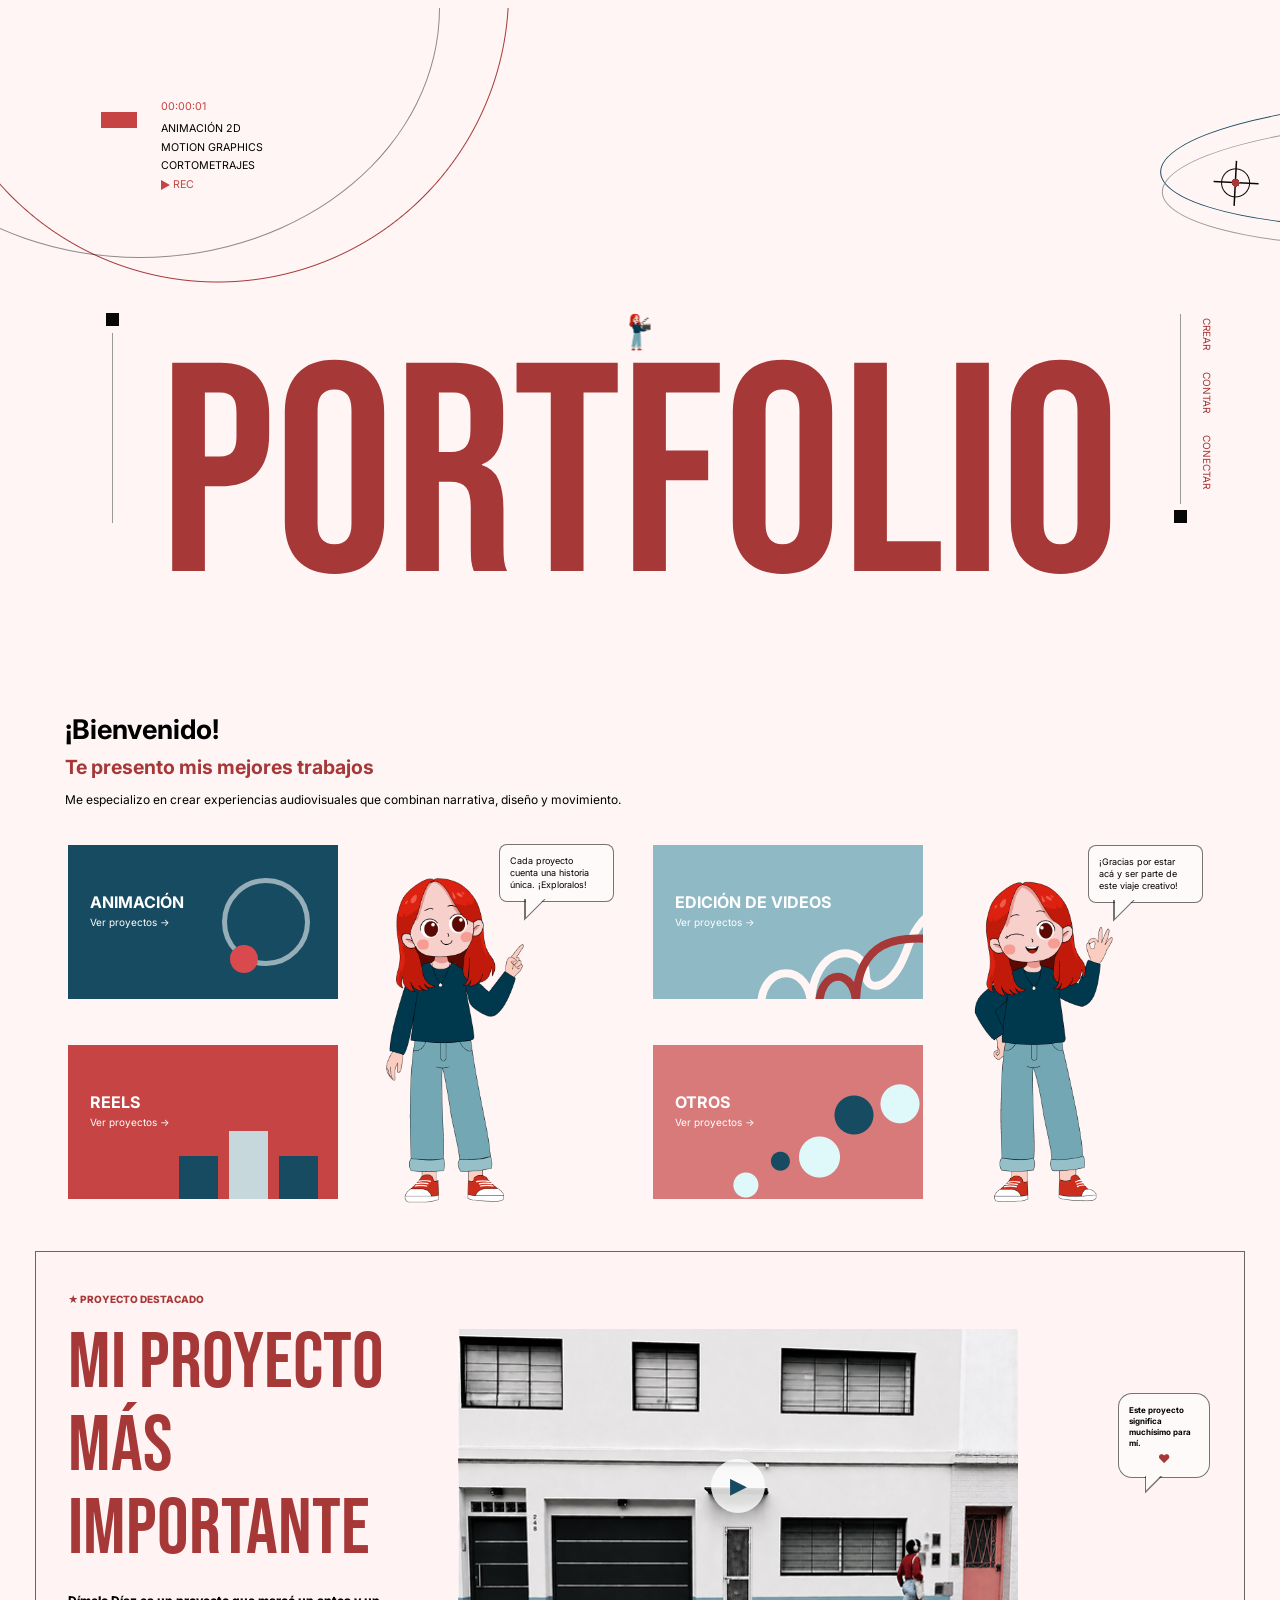
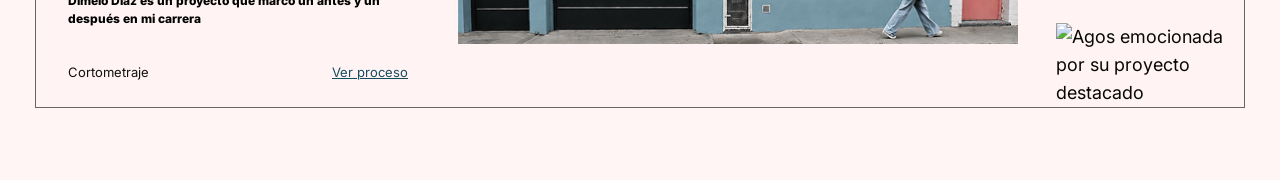
==== commit 96b0e83e: "Update index.html" ====
--- a/index.html
+++ b/index.html
@@ -6,7 +6,7 @@
   <meta name="viewport" content="width=device-width, initial-scale=1.0">
   <title>LOOOP | Portfolio Audiovisual</title>
   <link rel="stylesheet" href="style.css">
-  <script src="components.js" defer></script>
+  <script src="js/components.js" defer></script>
 </head>
 
 <body class="home">
@@ -116,32 +116,41 @@
         <i class="tile-dots"></i>
       </a>
     </section>
+
+    <section class="home-featured-project" aria-labelledby="featured-project-title">
+      <div class="featured-project-copy">
+        <p class="featured-kicker">★ Proyecto destacado</p>
+        <h2 id="featured-project-title">Mi proyecto más importante</h2>
+        <p class="featured-description">
+          Dímelo Díaz es un proyecto que marcó un antes y un después en mi carrera
+        </p>
+        <div class="featured-meta-row">
+          <span>Cortometraje</span>
+          <a href="cortometrajes.html">Ver proceso</a>
+        </div>
+      </div>
+
+      <div class="featured-media video-thumb">
+        <img src="img/portada_videos_1.png" alt="Portada de Dímelo Díaz" class="video-cover">
+        <button class="play-btn" type="button" aria-label="Reproducir Dímelo Díaz">▶</button>
+        <video class="video-player" controls preload="none">
+          <source src="mp4/dimelo_diaz.mp4" type="video/mp4">
+        </video>
+      </div>
+
+      <div class="featured-character">
+        <div class="featured-bubble">
+          Este proyecto significa muchísimo para mí.
+          <span aria-hidden="true">♥</span>
+        </div>
+        <img src="img/agos_proyecto_importante.png" alt="Agos emocionada por su proyecto destacado">
+      </div>
+    </section>
   </main>
   <div data-include="footer"></div>
-<script>
-  const agosCine = document.getElementById("agos-cine");
-
-  let frame = 0;
-
-  setInterval(() => {
-
-    if (frame === 0) {
-      // Frame 2
-      agosCine.src = "img/agos_cine2.png";
-      agosCine.style.width = "205px"; // ajusta este valor si se ve grande
-      frame = 1;
-
-    } else {
-      // Frame 1
-      agosCine.src = "img/agos_cine1.png";
-      agosCine.style.width = "220px"; // tamaño normal
-      frame = 0;
-    }
-
-  }, 350); // velocidad de animación
-</script>
 
 </body>
 
 </html>
 
+
--- a/style.css
+++ b/style.css
@@ -487,7 +487,7 @@
   padding:0 var(--page-margin) -90px;
   display:grid;
   grid-template-columns:320px 120px 320px 120px;
-  grid-template-rows:230px 40px 230px;
+  grid-template-rows:230px 40px 4px;
   column-gap:40px;
   row-gap:20px;
   align-items:start;
@@ -495,7 +495,7 @@
 }
 
 .projects::after{
-  content:"";
+  content:none;
   position:absolute;
   right:-90px;
   bottom:-80px;
@@ -737,17 +737,182 @@
   clip-path:polygon(0 0, 100% 0, 0 100%);
 }
 
+.home-featured-project{
+  position:relative;
+  z-index:2;
+  width:min(1210px, calc(100% - 66px));
+  min-height:374px;
+  margin:52px auto 72px;
+  padding:42px 220px 28px 32px;
+  display:grid;
+  grid-template-columns:minmax(270px, 360px) minmax(420px, 560px);
+  gap:30px;
+  align-items:center;
+  border:1px solid rgba(7,7,7,.6);
+  background:rgba(255,245,244,.76);
+}
+
+.featured-project-copy{
+  min-width:0;
+}
+
+.featured-kicker{
+  color:var(--red);
+  font-size:10px;
+  line-height:1;
+  font-weight:800;
+  text-transform:uppercase;
+  margin:0 0 18px;
+}
+
+.featured-project-copy h2{
+  max-width:340px;
+  color:var(--red);
+  font-family:var(--font-display);
+  font-size:clamp(64px, 6.2vw, 86px);
+  line-height:1.05;
+  font-weight:400;
+  text-transform:uppercase;
+  margin:0 0 20px;
+}
+
+.featured-description{
+  max-width:320px;
+  color:#000;
+  font-size:12px;
+  line-height:18px;
+  font-weight:800;
+  margin:0 0 38px;
+}
+
+.featured-meta-row{
+  display:flex;
+  align-items:center;
+  justify-content:space-between;
+  gap:22px;
+  max-width:340px;
+}
+
+.featured-meta-row span,
+.featured-meta-row a{
+  color:#174B61;
+  font-size:13px;
+  line-height:1;
+}
+
+.featured-meta-row span{
+  color:#111;
+}
+
+.featured-meta-row a{
+  text-decoration:underline;
+}
+
+.featured-media{
+  position:relative;
+  width:100%;
+  aspect-ratio:16 / 9;
+  overflow:hidden;
+  background:#111;
+  cursor:pointer;
+}
+
+.featured-media img,
+.featured-media video{
+  width:100%;
+  height:100%;
+  display:block;
+  object-fit:cover;
+}
+
+.featured-media .video-player{
+  display:none;
+}
+
+.featured-media.playing .video-cover,
+.featured-media.playing .play-btn{
+  display:none;
+}
+
+.featured-media.playing .video-player{
+  display:block;
+}
+
+.featured-character{
+  position:absolute;
+  right:16px;
+  bottom:0;
+  width:180px;
+  min-height:314px;
+}
+
+.featured-character img{
+  position:absolute;
+  right:0;
+  bottom:0;
+  width:172px;
+  height:auto;
+  display:block;
+}
+
+.featured-bubble{
+  position:absolute;
+  z-index:2;
+  top:0;
+  right:18px;
+  width:92px;
+  padding:11px 10px 12px;
+  color:#000;
+  background:#fffafa;
+  border:1.4px solid rgba(7,7,7,.55);
+  border-radius:14px;
+  font-size:8px;
+  line-height:11px;
+  font-weight:700;
+}
+
+.featured-bubble span{
+  display:block;
+  color:var(--red);
+  font-size:12px;
+  line-height:1;
+  text-align:center;
+  margin-top:4px;
+}
+
+.featured-bubble::before{
+  content:"";
+  position:absolute;
+  left:26px;
+  bottom:-17px;
+  width:18px;
+  height:18px;
+  background:rgba(7,7,7,.55);
+  clip-path:polygon(0 0, 100% 0, 0 100%);
+}
+
+.featured-bubble::after{
+  content:"";
+  position:absolute;
+  left:27px;
+  bottom:-14px;
+  width:16px;
+  height:16px;
+  background:#fffafa;
+  clip-path:polygon(0 0, 100% 0, 0 100%);
+}
+
 .site-footer{
   position:relative;
   overflow:hidden;
 
   display:grid;
-  grid-template-columns:repeat(4, minmax(0,1fr));
-  gap:40px;
-
-  align-items:start;
-
-  padding:72px 80px 36px;
+  grid-template-columns:minmax(160px, .8fr) minmax(280px, 1.2fr);
+  gap:48px;
+
+  align-items:center;
+
+  padding:58px 80px 32px;
 
   color:var(--white);
   background:#050505;
@@ -783,7 +948,7 @@
   flex-direction:column;
   justify-content:flex-start;
   gap:10px;
-  min-height:120px;
+  min-height:auto;
 }
 
 .footer-mail{
@@ -811,9 +976,10 @@
   display:flex;
   flex-direction:column;
   justify-content:flex-start;
-  gap:-10px;
-  min-height:120px;
-  margin-top: 20px;
+  align-items:flex-end;
+  gap:14px;
+  min-height:auto;
+  margin-top:0;
 }
 
 
@@ -902,6 +1068,83 @@
   color:rgba(255,255,255,0.45);
 }
 
+.footer-contact-socials{
+  flex-wrap:wrap;
+  justify-content:flex-end;
+  max-width:none;
+}
+
+.footer-contact-socials a{
+  background:rgba(255,255,255,0.06);
+}
+
+.footer-contact-socials img{
+  width:22px;
+  height:22px;
+}
+
+.music-toggle{
+  position:fixed;
+  right:22px;
+  bottom:22px;
+  z-index:120;
+  min-width:138px;
+  height:42px;
+  border:1px solid rgba(255,255,255,.4);
+  border-radius:999px;
+  background:rgba(7,7,7,.86);
+  color:#fff;
+  font-family:var(--font-text);
+  font-size:12px;
+  font-weight:700;
+  cursor:pointer;
+  box-shadow:0 12px 28px rgba(0,0,0,.22);
+  transition:transform .2s ease, background .2s ease;
+}
+
+.music-toggle:hover{
+  transform:translateY(-2px);
+  background:var(--red);
+}
+
+.music-toggle.is-playing{
+  background:var(--red);
+}
+
+.music-toggle.is-paused{
+  background:#174b61;
+}
+
+.looop-reveal{
+  opacity:0;
+  transform:translateY(22px);
+}
+
+.looop-reveal.is-visible{
+  animation:looopReveal .72s cubic-bezier(.2,.75,.25,1) forwards;
+  animation-delay:var(--reveal-delay, 0ms);
+}
+
+@keyframes looopReveal{
+  from{
+    opacity:0;
+    transform:translateY(22px);
+  }
+  to{
+    opacity:1;
+    transform:translateY(0);
+  }
+}
+
+@media(prefers-reduced-motion:reduce){
+  .looop-reveal,
+  .looop-reveal.is-visible{
+    opacity:1;
+    transform:none;
+    animation:none;
+  }
+}
+
 /* responsive */
 @media(max-width:900px){
 
@@ -1003,6 +1246,12 @@
   .site-footer{
     grid-template-columns:1fr;
     gap:30px;
+  }
+
+  .footer-social,
+  .footer-contact-socials{
+    align-items:flex-start;
+    justify-content:flex-start;
   }
 
   .site-footer > div:first-child,
@@ -1108,6 +1357,37 @@
 
   .character-right .bubble{
     top:0;
+  }
+
+  .home-featured-project{
+    width:min(100% - 40px, 720px);
+    min-height:auto;
+    margin:56px auto 56px;
+    padding:32px;
+    grid-template-columns:1fr;
+  }
+
+  .featured-project-copy h2{
+    max-width:none;
+    font-size:64px;
+  }
+
+  .featured-description,
+  .featured-meta-row{
+    max-width:none;
+  }
+
+  .featured-character{
+    position:relative;
+    right:auto;
+    bottom:auto;
+    width:190px;
+    min-height:290px;
+    justify-self:center;
+  }
+
+  .featured-character img{
+    width:170px;
   }
 
   .site-footer{
@@ -2844,7 +3124,15 @@
 ========================= */
 
 .contact-page{
+  --contact-content-width:1420px;
+  --contact-edge-space:160px;
+  --contact-title-size:225px;
+  --contact-column-gap:86px;
+  --contact-left-width:380px;
+  --contact-center-width:360px;
+  --contact-right-width:380px;
   background: var(--paper);
+  margin:0;
   overflow-x: hidden;
 }
 
@@ -2852,8 +3140,14 @@
 
 .contact-main{
   position: relative;
-  padding-top: 130px;
+  padding-top: 168px;
   min-height: 100vh;
+  overflow:hidden;
+  background:
+    radial-gradient(ellipse 560px 360px at -170px -135px, transparent 55%, rgba(7,7,7,.72) 55.2%, transparent 55.6%),
+    radial-gradient(ellipse 660px 270px at 93% 111%, transparent 70%, rgba(166,56,56,.42) 70.2%, transparent 70.5%),
+    radial-gradient(ellipse 620px 360px at 103% 107%, transparent 69%, rgba(7,7,7,.72) 69.2%, transparent 69.5%),
+    var(--paper);
 }
 
 /* =========================
@@ -2868,8 +3162,8 @@
   width:545px;
   height:130px;
 
-  top:100px;
-  right:-425px;
+  top:126px;
+  right:-388px;
 
   border:1.5px solid #174B61;
   border-radius:50%;
@@ -2929,8 +3223,9 @@
   display:flex;
   gap:34px;
 
-  margin-left:160px;
-  margin-top:-10px;
+  width:min(var(--contact-content-width), calc(100% - var(--contact-edge-space)));
+  margin:-2px auto 0;
+  padding-left:118px;
 
   color:var(--red-2);
 
@@ -2944,20 +3239,20 @@
 ========================= */
 
 .contact-hero{
-  width:100%;
+  width:min(var(--contact-content-width), calc(100% - var(--contact-edge-space)));
+  margin:0 auto;
 }
 
 .contact-hero h1{
   font-family:var(--font-display);
 
-  font-size:clamp(181px, 19vw, 301px);
+  font-size:clamp(168px, 16.4vw, var(--contact-title-size));
   line-height:.85;
   font-weight:400;
 
   color:var(--red);
 
-  margin-left:155px;
-  margin-top:25px;
+  margin:32px 0 0 116px;
 
   letter-spacing:1px;
 }
@@ -2970,17 +3265,18 @@
   display:grid;
 
   grid-template-columns:
-  360px
-  360px
-  420px;
+  var(--contact-left-width)
+  var(--contact-center-width)
+  var(--contact-right-width);
 
   justify-content:center;
 
-  gap:30px;
-
-  margin-top:-10px;
-
-  padding-bottom:140px;
+  gap:var(--contact-column-gap);
+
+  width:min(var(--contact-content-width), calc(100% - var(--contact-edge-space)));
+  margin:58px auto 0;
+
+  padding-bottom:138px;
 }
 
 /* =========================
@@ -2995,32 +3291,30 @@
   display:flex;
   align-items:center;
   gap:12px;
-  margin-left:128px;
-  margin-top:-146px;
-  width: 950px;
+  margin:0 0 28px;
+  width:100%;
 }
 
 .contact-square{
-  width:12px;
-  height:12px;
+  width:14px;
+  height:14px;
   background:#070707;
 }
 
 .contact-line{
+  display:none;
   height:1px;
   background: rgba(0,0,0,.25);
   flex: 1;
 }
 
 .contact-description{
-  font-size:12px;
-  line-height:20px;
-  font-weight: bold;
+  font-size:14px;
+  line-height:21px;
+  font-weight:700;
   color:#000;
-  margin-top:20px;
-  margin-left: 130px;
-  width: 400px;
-  margin-bottom: 37px;
+  margin:0 0 54px;
+  width:100%;
 }
 
 /* info */
@@ -3028,20 +3322,20 @@
 .contact-info-box{
   display:flex;
   align-items:flex-start;
-  gap:22px;
-  padding-bottom:14px;
-  margin-bottom:9px;
+  gap:26px;
+  padding-bottom:18px;
+  margin-bottom:18px;
   border-bottom:1px solid rgba(0,0,0,.25);
-  width:270px;
-  height: 65px;
-  margin-left: 140px;
+  width:100%;
+  min-height:90px;
+  margin-left:0;
 }
 
 .contact-icon{
-  width:54px;
-  height:54px;
-
-  border-radius:12px;
+  width:66px;
+  height:66px;
+
+  border-radius:11px;
 
   display:flex;
   align-items:center;
@@ -3051,7 +3345,7 @@
 }
 
 .contact-icon img{
-  width:50px;
+  width:44px;
   height:auto;
   object-fit:contain;
 }
@@ -3069,22 +3363,23 @@
 }
 
 .contact-info-text {
-  margin-left: 10px;
+  margin-left: 8px;
+  padding-top:5px;
 }
 .contact-info-text span{
 
   display:block;
   color:var(--red);
-  font-size:11px;
+  font-size:14px;
   font-weight:700;
-  margin-top: -2px;
+  margin-top:0;
 }
 
 .contact-info-text p{
-  font-size:11.5px;
-  line-height:24px;
+  font-size:15px;
+  line-height:23px;
   color:#000;
-  margin-top: -1px;
+  margin-top:12px;
 }
 
 
@@ -3094,30 +3389,29 @@
 ========================= */
 
 .contact-social-section{
-  margin-top:40px;
-  width: 700px;
+  margin-top:56px;
+  width:100%;
 }
 
 .social-title-row{
   display:flex;
   align-items:center;
   gap:11px;
-  margin-top: 25px;
-  margin-left: 140px;
-  margin-bottom:24px;
+  margin:0 0 30px;
 }
 
 .social-title-row span{
   color:var(--red);
 
-  font-size:12px;
+  font-size:14px;
   font-weight:700;
 
   white-space:nowrap;
 }
 
 .social-line{
-  width:100px;
+  flex:1;
+  min-width:90px;
   height:1px;
 
   background:rgba(0,0,0,.25);
@@ -3132,13 +3426,13 @@
 
 .contact-socials{
   display:flex;
-  gap:14px;
-  margin-left: 135px;
+  gap:12px;
+  margin-left:0;
 }
 
 .contact-socials a img{
-  width:35px;
-  height:35px;
+  width:48px;
+  height:48px;
 
   object-fit:contain;
 
@@ -3157,12 +3451,13 @@
   position:relative;
 
   display:flex;
-  align-items:center;
+  align-items:flex-end;
   justify-content:center;
+  padding-top:92px;
 }
 
 .contact-character{
-  width:320px;
+  width:300px;
   height:auto;
 }
 
@@ -3171,19 +3466,19 @@
 .contact-bubble{
   position:absolute;
 
-  top:10px;
-  right:0;
-
-  width:140px;
-
-  padding:12px;
+  top:136px;
+  right:-12px;
+
+  width:170px;
+
+  padding:14px;
 
   background:#fffafa;
 
   border:1.5px solid rgba(7,7,7,.55);
   border-radius:10px;
 
-  font-size:10px;
+  font-size:11px;
   line-height:15px;
 
   z-index:2;
@@ -3226,7 +3521,7 @@
 ========================= */
 
 .contact-right{
-  padding-top:10px;
+  padding-top:76px;
 }
 
 .contact-form-title{
@@ -3240,14 +3535,15 @@
 .contact-form-title span{
   color:var(--red);
 
-  font-size:12px;
+  font-size:14px;
   font-weight:700;
 
   white-space:nowrap;
 }
 
 .form-line{
-  width:140px;
+  flex:1;
+  min-width:160px;
   height:1px;
 
   background:rgba(0,0,0,.25);
@@ -3268,10 +3564,10 @@
 }
 
 .contact-form label{
-  font-size:13px;
+  font-size:15px;
   font-weight:500;
 
-  margin-bottom:8px;
+  margin-bottom:10px;
 
   color:#000;
 }
@@ -3281,11 +3577,11 @@
   width:100%;
 
   border:1px solid rgba(0,0,0,.35);
-  border-radius:8px;
+  border-radius:7px;
 
   background:transparent;
 
-  padding:14px;
+  padding:12px 16px;
 
   margin-bottom:18px;
 
@@ -3296,7 +3592,7 @@
 }
 
 .contact-form textarea{
-  height:110px;
+  height:132px;
   resize:none;
 }
 
@@ -3314,7 +3610,7 @@
 
   color:#fff;
 
-  font-size:14px;
+  font-size:15px;
   font-weight:700;
 
   cursor:pointer;
@@ -3325,6 +3621,102 @@
 .contact-form button:hover{
   background:var(--red-2);
   transform:translateY(-2px);
+}
+
+@media(max-width:1280px){
+  .contact-page{
+    --contact-edge-space:80px;
+    --contact-title-size:220px;
+    --contact-column-gap:48px;
+    --contact-left-width:340px;
+    --contact-center-width:300px;
+    --contact-right-width:340px;
+  }
+
+  .contact-top-words,
+  .contact-hero h1{
+    padding-left:0;
+    margin-left:0;
+  }
+
+  .contact-character{
+    width:320px;
+  }
+}
+
+@media(max-width:980px){
+  .contact-main{
+    padding-top:72px;
+  }
+
+  .contact-top-words,
+  .contact-hero,
+  .contact-content{
+    width:min(100% - 40px, 680px);
+  }
+
+  .contact-top-words{
+    padding-left:0;
+  }
+
+  .contact-hero h1{
+    font-size:clamp(92px, 23vw, 168px);
+    margin-left:0;
+  }
+
+  .contact-content{
+    grid-template-columns:1fr;
+    gap:34px;
+    padding-bottom:80px;
+  }
+
+  .contact-center{
+    order:2;
+    padding-top:24px;
+  }
+
+  .contact-right{
+    order:3;
+    padding-top:0;
+  }
+
+  .contact-bubble{
+    top:8px;
+    right:calc(50% - 172px);
+  }
+}
+
+@media(max-width:620px){
+  .contact-top-words{
+    gap:22px;
+    font-size:9px;
+  }
+
+  .contact-hero h1{
+    font-size:clamp(72px, 22vw, 112px);
+    line-height:.9;
+  }
+
+  .contact-info-box{
+    gap:16px;
+  }
+
+  .contact-icon{
+    width:58px;
+    height:58px;
+  }
+
+  .contact-socials{
+    flex-wrap:wrap;
+  }
+
+  .contact-character{
+    width:min(300px, 86vw);
+  }
+
+  .contact-bubble{
+    right:0;
+  }
 }
 
 
@@ -3372,7 +3764,11 @@
 }
 
 body.home{
-  background:#000;
+  background:var(--paper);
+}
+
+body.home .site-footer{
+  margin-top:0;
 }
 
 /* =====================================
@@ -3380,44 +3776,62 @@
 ===================================== */
 
 body.reels-page-body{
+  --reels-content-width:1726px;
+  --reels-edge-space:194px;
+  --reels-hero-height:800px;
+  --reels-meta-x:66px;
+  --reels-meta-y:66px;
+  --reels-title-x:149px;
+  --reels-title-y:370px;
+  --reels-title-size:360px;
+  --reels-title-copy-size:18px;
+  --reels-hero-character-width:620px;
+  --reels-hero-character-x:117px;
+  --reels-hero-character-y:294px;
+  --reels-card-width:194px;
+  --reels-card-gap:34px;
+  --reels-character-column:220px;
+  --reels-side-character-width:170px;
+  --reels-seated-character-width:190px;
   background:var(--paper);
   color:#070707;
+  margin:0;
 }
 
 .reels-page-body .reels-main{
   position:relative;
   background:var(--paper);
-  padding:118px 0 118px;
+  padding:120px 0 132px;
   overflow:hidden;
 }
 
 .reels-page-body .reels-hero-new,
 .reels-page-body .reels-section-line,
 .reels-page-body .reels-gallery{
-  width:min(1200px, calc(100% - 140px));
+  width:min(var(--reels-content-width), calc(100% - var(--reels-edge-space)));
   margin-inline:auto;
 }
 
 .reels-page-body .reels-hero-new{
   position:relative;
-  min-height:520px;
+  min-height:var(--reels-hero-height);
 }
 
 .reels-page-body .reels-camera-meta{
   position:absolute;
   z-index:4;
-  top:20px;
-  left:48px;
+  top:var(--reels-meta-y);
+  left:var(--reels-meta-x);
   display:flex;
-  gap:26px;
+  gap:28px;
   align-items:flex-start;
 }
 
 .reels-page-body .reels-rec-block{
-  width:34px;
-  height:16px;
+  width:46px;
+  height:21px;
   display:block;
-  margin-top:4px;
+  margin-top:0;
   background:var(--red);
 }
 
@@ -3426,8 +3840,8 @@
 .reels-page-body .reels-camera-meta b{
   display:block;
   margin:0;
-  font-size:11px;
-  line-height:16px;
+  font-size:15px;
+  line-height:21px;
   color:#111;
   font-weight:700;
 }
@@ -3456,16 +3870,16 @@
 }
 
 .reels-page-body .reels-orbit-left-new{
-  width:560px;
-  height:380px;
-  top:-250px;
-  left:-112px;
+  width:600px;
+  height:500px;
+  top:-361px;
+  left:-257px;
 }
 
 .reels-page-body .reels-orbit-left-new::before{
   content:"";
   position:absolute;
-  inset:22px -96px -38px 72px;
+  inset:-4px -151px -5px 45px;
   border:1px solid rgba(166,56,56,.38);
   border-radius:50%;
 }
@@ -3473,8 +3887,8 @@
 .reels-page-body .reels-orbit-right-new{
   width:545px;
   height:132px;
-  top:58px;
-  right:-408px;
+  top:92px;
+  right:-418px;
   border-color:#174B61;
   transform:rotate(-2deg);
 }
@@ -3490,8 +3904,8 @@
 .reels-page-body .reels-target-new{
   position:absolute;
   z-index:2;
-  right:8px;
-  top:105px;
+  right:4px;
+  top:159px;
   width:58px;
   height:58px;
   border-radius:50%;
@@ -3504,61 +3918,67 @@
 
 .reels-page-body .reels-title-wrap{
   position:absolute;
-  left:108px;
-  bottom:45px;
+  left:0;
+  top:300px;
+  width:100%;
   z-index:3;
 }
 
 .reels-page-body .reels-title-wrap h1{
   font-family:var(--font-display);
   color:var(--red);
-  font-size:clamp(160px, 15.2vw, 232px);
-  line-height:.78;
+  width:100%;
+  font-size:min(460px, calc((100vw - (var(--portfolio-side-margin) * 2)) / 4));
+  line-height:.82;
   font-weight:400;
+  text-transform:uppercase;
+  text-align:center;
   letter-spacing:0;
   margin:0;
+  white-space:nowrap;
 }
 
 .reels-page-body .reels-title-wrap p{
   color:#111;
-  font-size:14px;
+  font-size:var(--reels-title-copy-size);
   line-height:1.2;
   font-weight:800;
-  margin:18px 0 0 4px;
+  margin:-8px 0 0 153px;
+  white-space:nowrap;
 }
 
 .reels-page-body .reels-hero-character{
   position:absolute;
-  right:95px;
-  bottom:25px;
+  right:var(--reels-hero-character-x);
+  top:var(--reels-hero-character-y);
   z-index:4;
 }
 
 .reels-page-body .reels-hero-character img{
-  width:455px;
+  width:var(--reels-hero-character-width);
   height:auto;
   display:block;
 }
 
 .reels-page-body .reels-hero-bubble{
   position:absolute;
-  top:-34px;
-  right:54px;
-  width:128px;
-  padding:13px 14px 17px;
+  top:2px;
+  right:158px;
+  width:173px;
+  padding:18px 18px 20px;
   background:#fffafa;
   border:1px solid rgba(7,7,7,.55);
   border-radius:16px;
   color:#111;
-  font-size:11px;
-  line-height:15px;
+  font-size:15px;
+  line-height:22px;
   font-weight:700;
 }
 
 .reels-page-body .reels-hero-bubble span{
   display:block;
   color:var(--red);
-  font-size:18px;
+  font-size:22px;
   line-height:1;
   text-align:center;
   margin-top:4px;
@@ -3588,8 +4008,8 @@
 
 .reels-page-body .reels-hero-dash{
   position:absolute;
-  right:158px;
-  bottom:52px;
+  right:126px;
+  top:510px;
   width:12px;
   height:3px;
   background:#070707;
@@ -3600,12 +4020,12 @@
   grid-template-columns:auto 1fr 13px;
   align-items:center;
   gap:16px;
-  margin-top:8px;
+  margin-top:0;
 }
 
 .reels-page-body .reels-section-line span{
   color:var(--red);
-  font-size:11px;
+  font-size:15px;
   line-height:1;
   font-weight:500;
   white-space:nowrap;
@@ -3625,23 +4045,26 @@
 }
 
 .reels-page-body .reels-gallery{
-  margin-top:56px;
+  margin-top:58px;
 }
 
 .reels-page-body .reels-top-row,
 .reels-page-body .reels-bottom-row{
   display:grid;
-  grid-template-columns:repeat(5, 1fr);
-  gap:26px;
+  grid-template-columns:repeat(4, var(--reels-card-width)) var(--reels-character-column);
+  gap:var(--reels-card-gap);
   align-items:start;
+  justify-content:center;
 }
 
 .reels-page-body .reels-bottom-row{
-  margin-top:28px;
+  margin-top:38px;
+  grid-template-columns:var(--reels-character-column) repeat(4, var(--reels-card-width));
 }
 
 .reels-page-body .reels-tile{
   position:relative;
+  width:var(--reels-card-width);
   aspect-ratio:9 / 16;
   overflow:hidden;
   background:#d8e1e5;
@@ -3651,6 +4074,12 @@
   width:100%;
   height:100%;
   display:block;
+  object-fit:cover;
+}
+
+.reels-page-body .reels-tile .video-player{
+  width:100%;
+  height:100%;
   object-fit:cover;
 }
 
@@ -3675,23 +4104,23 @@
 .reels-page-body .reels-side-character{
   position:relative;
   align-self:stretch;
-  min-height:320px;
+  min-height:calc(var(--reels-card-width) * 1.78);
 }
 
 .reels-page-body .reels-side-character img{
   position:absolute;
-  left:12px;
+  left:24px;
   bottom:0;
-  width:190px;
+  width:var(--reels-side-character-width);
   height:auto;
   display:block;
 }
 
 .reels-page-body .reels-side-character div{
   position:absolute;
-  top:6px;
+  top:4px;
   right:0;
-  width:118px;
+  width:112px;
   padding:12px;
   background:#fffafa;
   border:1px solid rgba(7,7,7,.55);
@@ -3726,14 +4155,14 @@
 
 .reels-page-body .reels-seated-character{
   position:relative;
-  min-height:320px;
+  min-height:calc(var(--reels-card-width) * 1.78);
 }
 
 .reels-page-body .reels-seated-character img{
   position:absolute;
-  left:10px;
+  left:0;
   bottom:4px;
-  width:205px;
+  width:var(--reels-seated-character-width);
   height:auto;
   display:block;
 }
@@ -3743,6 +4172,19 @@
 }
 
 @media(max-width:1000px){
+  body.reels-page-body{
+    --reels-edge-space:40px;
+    --reels-hero-height:640px;
+    --reels-meta-x:0px;
+    --reels-meta-y:18px;
+    --reels-title-x:0px;
+    --reels-title-y:270px;
+    --reels-title-size:160px;
+    --reels-hero-character-width:360px;
+    --reels-hero-character-x:0px;
+    --reels-hero-character-y:200px;
+  }
+
   .reels-page-body .reels-hero-new,
   .reels-page-body .reels-section-line,
   .reels-page-body .reels-gallery{
@@ -3766,6 +4208,10 @@
     grid-template-columns:repeat(2, 1fr);
   }
 
+  .reels-page-body .reels-tile{
+    width:100%;
+  }
+
   .reels-page-body .reels-side-character,
   .reels-page-body .reels-seated-character{
     display:none;
@@ -3773,6 +4219,12 @@
 }
 
 @media(max-width:640px){
+  body.reels-page-body{
+    --reels-title-size:104px;
+    --reels-title-y:0px;
+    --reels-hero-character-width:100%;
+  }
+
   .reels-page-body .reels-main{
     padding-top:48px;
   }
@@ -3796,7 +4248,7 @@
   }
 
   .reels-page-body .reels-title-wrap h1{
-    font-size:104px;
+    font-size:var(--reels-title-size);
   }
 
   .reels-page-body .reels-hero-character img{
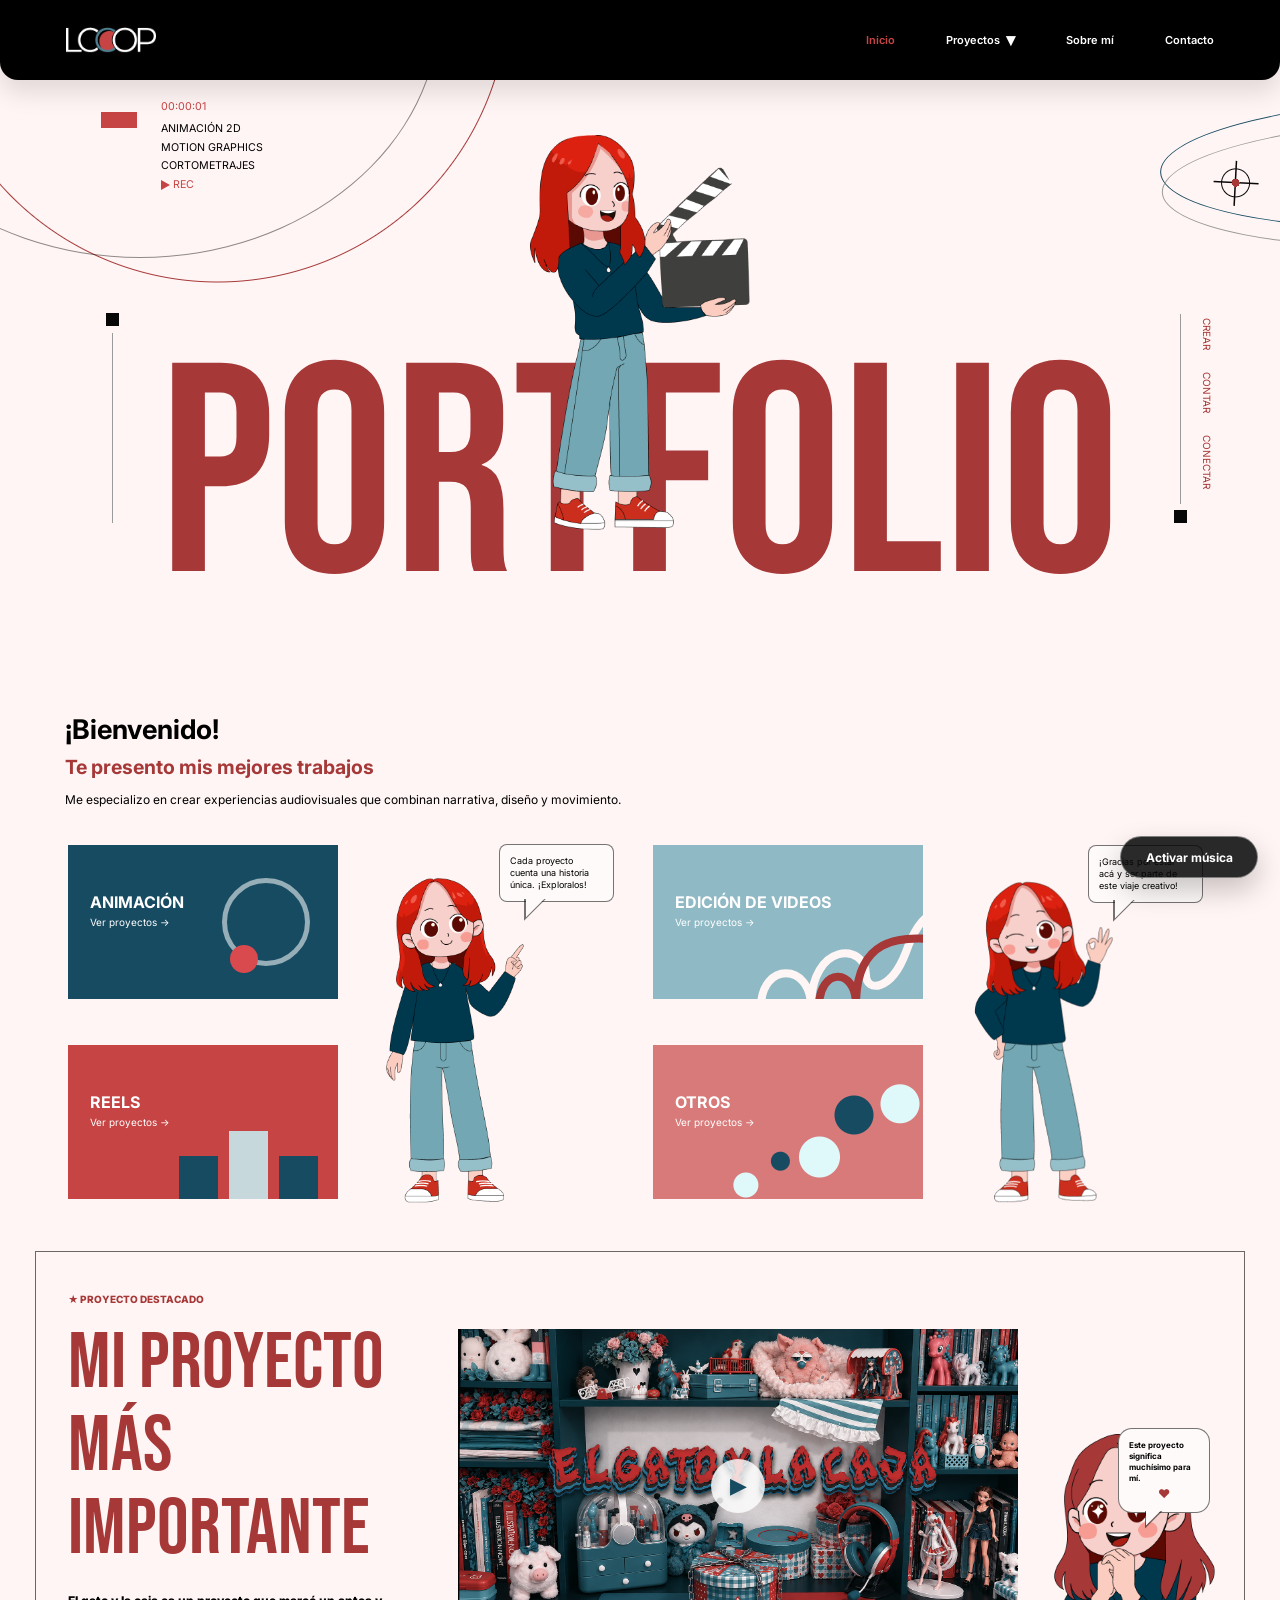
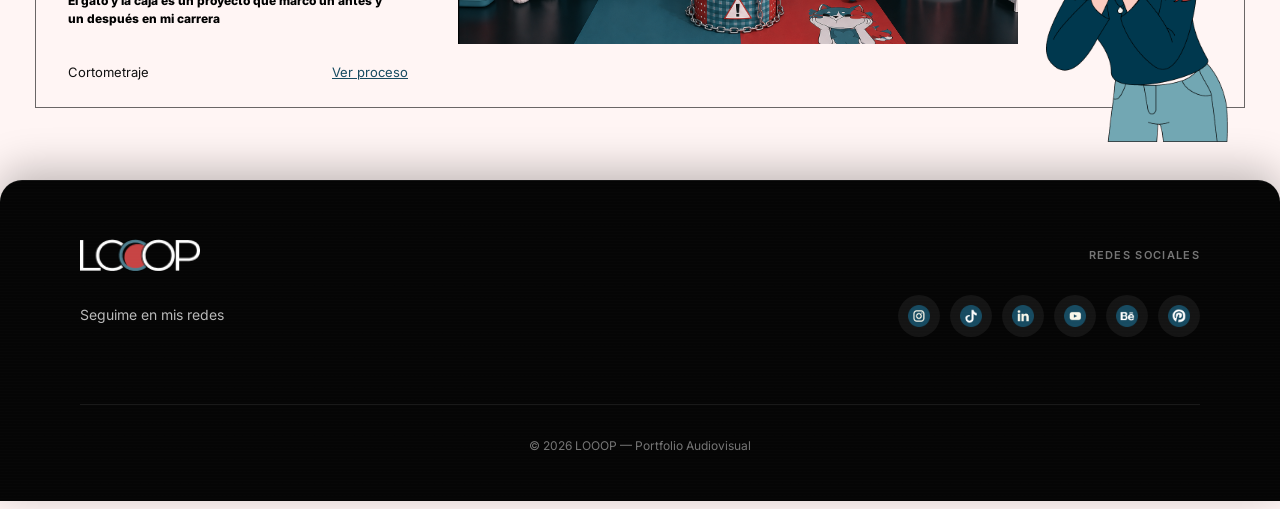
==== commit cb1b6532: "Update index.html" ====
--- a/index.html
+++ b/index.html
@@ -122,19 +122,19 @@
         <p class="featured-kicker">★ Proyecto destacado</p>
         <h2 id="featured-project-title">Mi proyecto más importante</h2>
         <p class="featured-description">
-          Dímelo Díaz es un proyecto que marcó un antes y un después en mi carrera
+          El gato y la caja es un proyecto que marcó un antes y un después en mi carrera
         </p>
         <div class="featured-meta-row">
           <span>Cortometraje</span>
-          <a href="cortometrajes.html">Ver proceso</a>
+          <a href="index.html">Ver proceso</a>
         </div>
       </div>
 
       <div class="featured-media video-thumb">
-        <img src="img/portada_videos_1.png" alt="Portada de Dímelo Díaz" class="video-cover">
+        <img src="img/portada_animacion_2.png" alt="Portada de Dímelo Díaz" class="video-cover">
         <button class="play-btn" type="button" aria-label="Reproducir Dímelo Díaz">▶</button>
         <video class="video-player" controls preload="none">
-          <source src="mp4/dimelo_diaz.mp4" type="video/mp4">
+          <source src="mp4/el_gato_y_la_caja.mp4" type="video/mp4">
         </video>
       </div>
 
--- a/style.css
+++ b/style.css
@@ -841,18 +841,20 @@
 .featured-character{
   position:absolute;
   right:16px;
-  bottom:0;
+  bottom:-35px;
   width:180px;
   min-height:314px;
+
 }
 
 .featured-character img{
   position:absolute;
   right:0;
   bottom:0;
-  width:172px;
+  width:182px;
   height:auto;
   display:block;
+
 }
 
 .featured-bubble{
@@ -2047,7 +2049,7 @@
 .reels-hero{
   position:relative;
   padding-top:140px;
-  padding-bottom:90px;
+  padding-bottom:60px;
 }
 
 /* círculos */
@@ -3124,13 +3126,13 @@
 ========================= */
 
 .contact-page{
-  --contact-content-width:1420px;
-  --contact-edge-space:160px;
+  --contact-content-width:1194px;
+  --contact-edge-space:140px;
   --contact-title-size:225px;
-  --contact-column-gap:86px;
-  --contact-left-width:380px;
-  --contact-center-width:360px;
-  --contact-right-width:380px;
+  --contact-column-gap:54px;
+  --contact-left-width:330px;
+  --contact-center-width:330px;
+  --contact-right-width:330px;
   background: var(--paper);
   margin:0;
   overflow-x: hidden;
@@ -3215,24 +3217,6 @@
 
 }
 
-/* =========================
-   PALABRAS SUPERIORES
-========================= */
-
-.contact-top-words{
-  display:flex;
-  gap:34px;
-
-  width:min(var(--contact-content-width), calc(100% - var(--contact-edge-space)));
-  margin:-2px auto 0;
-  padding-left:118px;
-
-  color:var(--red-2);
-
-  font-size:10px;
-  font-weight:400;
-  text-transform:uppercase;
-}
 
 /* =========================
    HERO
@@ -3240,19 +3224,19 @@
 
 .contact-hero{
   width:min(var(--contact-content-width), calc(100% - var(--contact-edge-space)));
-  margin:0 auto;
+margin-left: 150px;
 }
 
 .contact-hero h1{
   font-family:var(--font-display);
 
-  font-size:clamp(168px, 16.4vw, var(--contact-title-size));
+  font-size:clamp(170px, 18.4vw, var(--contact-title-size));
   line-height:.85;
   font-weight:400;
 
   color:var(--red);
 
-  margin:32px 0 0 116px;
+  margin:32px 0 0 119px;
 
   letter-spacing:1px;
 }
@@ -3274,9 +3258,9 @@
   gap:var(--contact-column-gap);
 
   width:min(var(--contact-content-width), calc(100% - var(--contact-edge-space)));
-  margin:58px auto 0;
-
-  padding-bottom:138px;
+  margin:42px auto 0;
+
+  padding-bottom:170px;
 }
 
 /* =========================
@@ -3309,11 +3293,11 @@
 }
 
 .contact-description{
-  font-size:14px;
-  line-height:21px;
+  font-size:13px;
+  line-height:20px;
   font-weight:700;
   color:#000;
-  margin:0 0 54px;
+  margin:0 0 38px;
   width:100%;
 }
 
@@ -3322,18 +3306,18 @@
 .contact-info-box{
   display:flex;
   align-items:flex-start;
-  gap:26px;
-  padding-bottom:18px;
-  margin-bottom:18px;
+  gap:22px;
+  padding-bottom:16px;
+  margin-bottom:16px;
   border-bottom:1px solid rgba(0,0,0,.25);
   width:100%;
-  min-height:90px;
+  min-height:82px;
   margin-left:0;
 }
 
 .contact-icon{
-  width:66px;
-  height:66px;
+  width:58px;
+  height:58px;
 
   border-radius:11px;
 
@@ -3345,7 +3329,7 @@
 }
 
 .contact-icon img{
-  width:44px;
+  width:38px;
   height:auto;
   object-fit:contain;
 }
@@ -3376,8 +3360,8 @@
 }
 
 .contact-info-text p{
-  font-size:15px;
-  line-height:23px;
+  font-size:14px;
+  line-height:22px;
   color:#000;
   margin-top:12px;
 }
@@ -3389,7 +3373,7 @@
 ========================= */
 
 .contact-social-section{
-  margin-top:56px;
+  margin-top:46px;
   width:100%;
 }
 
@@ -3426,13 +3410,13 @@
 
 .contact-socials{
   display:flex;
-  gap:12px;
+  gap:10px;
   margin-left:0;
 }
 
 .contact-socials a img{
-  width:48px;
-  height:48px;
+  width:44px;
+  height:44px;
 
   object-fit:contain;
 
@@ -3453,21 +3437,24 @@
   display:flex;
   align-items:flex-end;
   justify-content:center;
-  padding-top:92px;
+  padding-top:84px;
 }
 
 .contact-character{
-  width:300px;
   height:auto;
 }
 
+.contact-center img{
+  width: 300px;
+  }
+
 /* globo */
 
 .contact-bubble{
   position:absolute;
 
-  top:136px;
-  right:-12px;
+  top:82px;
+  right:-2px;
 
   width:170px;
 
@@ -3521,7 +3508,7 @@
 ========================= */
 
 .contact-right{
-  padding-top:76px;
+  padding-top:60px;
 }
 
 .contact-form-title{
@@ -3529,7 +3516,7 @@
   align-items:center;
   gap:12px;
 
-  margin-bottom:34px;
+  margin-bottom:28px;
 }
 
 .contact-form-title span{
@@ -3543,7 +3530,7 @@
 
 .form-line{
   flex:1;
-  min-width:160px;
+  min-width:110px;
   height:1px;
 
   background:rgba(0,0,0,.25);
@@ -3564,10 +3551,10 @@
 }
 
 .contact-form label{
-  font-size:15px;
+  font-size:14px;
   font-weight:500;
 
-  margin-bottom:10px;
+  margin-bottom:8px;
 
   color:#000;
 }
@@ -3581,9 +3568,9 @@
 
   background:transparent;
 
-  padding:12px 16px;
-
-  margin-bottom:18px;
+  padding:11px 14px;
+
+  margin-bottom:16px;
 
   font-family:var(--font-text);
   font-size:12px;
@@ -3592,7 +3579,7 @@
 }
 
 .contact-form textarea{
-  height:132px;
+  height:118px;
   resize:none;
 }
 
@@ -3601,7 +3588,7 @@
 .contact-form button{
   width:100%;
 
-  height:48px;
+  height:46px;
 
   border:none;
   border-radius:40px;
@@ -3626,7 +3613,7 @@
 @media(max-width:1280px){
   .contact-page{
     --contact-edge-space:80px;
-    --contact-title-size:220px;
+    --contact-title-size:300px;
     --contact-column-gap:48px;
     --contact-left-width:340px;
     --contact-center-width:300px;
@@ -3778,16 +3765,16 @@
 body.reels-page-body{
   --reels-content-width:1726px;
   --reels-edge-space:194px;
-  --reels-hero-height:800px;
+  --reels-hero-height:500px;
   --reels-meta-x:66px;
   --reels-meta-y:66px;
   --reels-title-x:149px;
   --reels-title-y:370px;
   --reels-title-size:360px;
   --reels-title-copy-size:18px;
-  --reels-hero-character-width:620px;
-  --reels-hero-character-x:117px;
-  --reels-hero-character-y:294px;
+  --reels-hero-character-width:420px;
+  --reels-hero-character-x:37px;
+  --reels-hero-character-y:100px;
   --reels-card-width:194px;
   --reels-card-gap:34px;
   --reels-character-column:220px;
@@ -3801,7 +3788,9 @@
 .reels-page-body .reels-main{
   position:relative;
   background:var(--paper);
-  padding:120px 0 132px;
+
+  padding-top: 100px;
+  padding-bottom: 200px;
   overflow:hidden;
 }
 
@@ -3817,50 +3806,6 @@
   min-height:var(--reels-hero-height);
 }
 
-.reels-page-body .reels-camera-meta{
-  position:absolute;
-  z-index:4;
-  top:var(--reels-meta-y);
-  left:var(--reels-meta-x);
-  display:flex;
-  gap:28px;
-  align-items:flex-start;
-}
-
-.reels-page-body .reels-rec-block{
-  width:46px;
-  height:21px;
-  display:block;
-  margin-top:0;
-  background:var(--red);
-}
-
-.reels-page-body .reels-camera-meta p,
-.reels-page-body .reels-camera-meta span,
-.reels-page-body .reels-camera-meta b{
-  display:block;
-  margin:0;
-  font-size:15px;
-  line-height:21px;
-  color:#111;
-  font-weight:700;
-}
-
-.reels-page-body .reels-camera-meta p,
-.reels-page-body .reels-camera-meta b{
-  color:var(--red);
-}
-
-.reels-page-body .reels-camera-meta b::before{
-  content:"";
-  display:inline-block;
-  width:0;
-  height:0;
-  margin-right:4px;
-  border-top:5px solid transparent;
-  border-bottom:5px solid transparent;
-  border-left:8px solid var(--red);
-}
 
 .reels-page-body .reels-orbit-new{
   position:absolute;
@@ -3869,25 +3814,12 @@
   pointer-events:none;
 }
 
-.reels-page-body .reels-orbit-left-new{
-  width:600px;
-  height:500px;
-  top:-361px;
-  left:-257px;
-}
-
-.reels-page-body .reels-orbit-left-new::before{
-  content:"";
-  position:absolute;
-  inset:-4px -151px -5px 45px;
-  border:1px solid rgba(166,56,56,.38);
-  border-radius:50%;
-}
+
 
 .reels-page-body .reels-orbit-right-new{
   width:545px;
   height:132px;
-  top:92px;
+  top:-50px;
   right:-418px;
   border-color:#174B61;
   transform:rotate(-2deg);
@@ -3905,7 +3837,7 @@
   position:absolute;
   z-index:2;
   right:4px;
-  top:159px;
+  top:10px;
   width:58px;
   height:58px;
   border-radius:50%;
@@ -3918,8 +3850,8 @@
 
 .reels-page-body .reels-title-wrap{
   position:absolute;
-  left:0;
-  top:300px;
+
+  top:130px;
   width:100%;
   z-index:3;
 }
@@ -3936,14 +3868,15 @@
   letter-spacing:0;
   margin:0;
   white-space:nowrap;
+  margin-left:-210px;
 }
 
 .reels-page-body .reels-title-wrap p{
   color:#111;
-  font-size:var(--reels-title-copy-size);
+  font-size: 10pt;
   line-height:1.2;
   font-weight:800;
-  margin:-8px 0 0 153px;
+  margin-left: 63px;
   white-space:nowrap;
 }
 
@@ -3962,8 +3895,8 @@
 
 .reels-page-body .reels-hero-bubble{
   position:absolute;
-  top:2px;
-  right:158px;
+  top:-60px;
+  right:38px;
   width:173px;
   padding:18px 18px 20px;
   background:#fffafa;
@@ -4111,7 +4044,7 @@
   position:absolute;
   left:24px;
   bottom:0;
-  width:var(--reels-side-character-width);
+  width:150px;
   height:auto;
   display:block;
 }
@@ -4174,7 +4107,7 @@
 @media(max-width:1000px){
   body.reels-page-body{
     --reels-edge-space:40px;
-    --reels-hero-height:640px;
+    --reels-hero-height:500px;
     --reels-meta-x:0px;
     --reels-meta-y:18px;
     --reels-title-x:0px;
@@ -4318,6 +4251,8 @@
   height:auto;
   display:block;
 }
+
+
 
 .otros-page .otros-orbit{
   position:absolute;
@@ -4560,6 +4495,7 @@
   width:min(1110px, calc(100% - 128px));
   margin-inline:auto;
 }
+
 
 .about-page .about-hero{
   position:relative;
@@ -4962,7 +4898,7 @@
 .about-page .about-quote-band{
   position:relative;
   height:158px;
-  margin-top:48px;
+  margin-top:108px;
   background:var(--blue-soft);
   display:flex;
   align-items:center;
@@ -4982,7 +4918,7 @@
   position:absolute;
   right:252px;
   bottom:-8px;
-  width:240px;
+  width:330px;
   height:auto;
   display:block;
 }
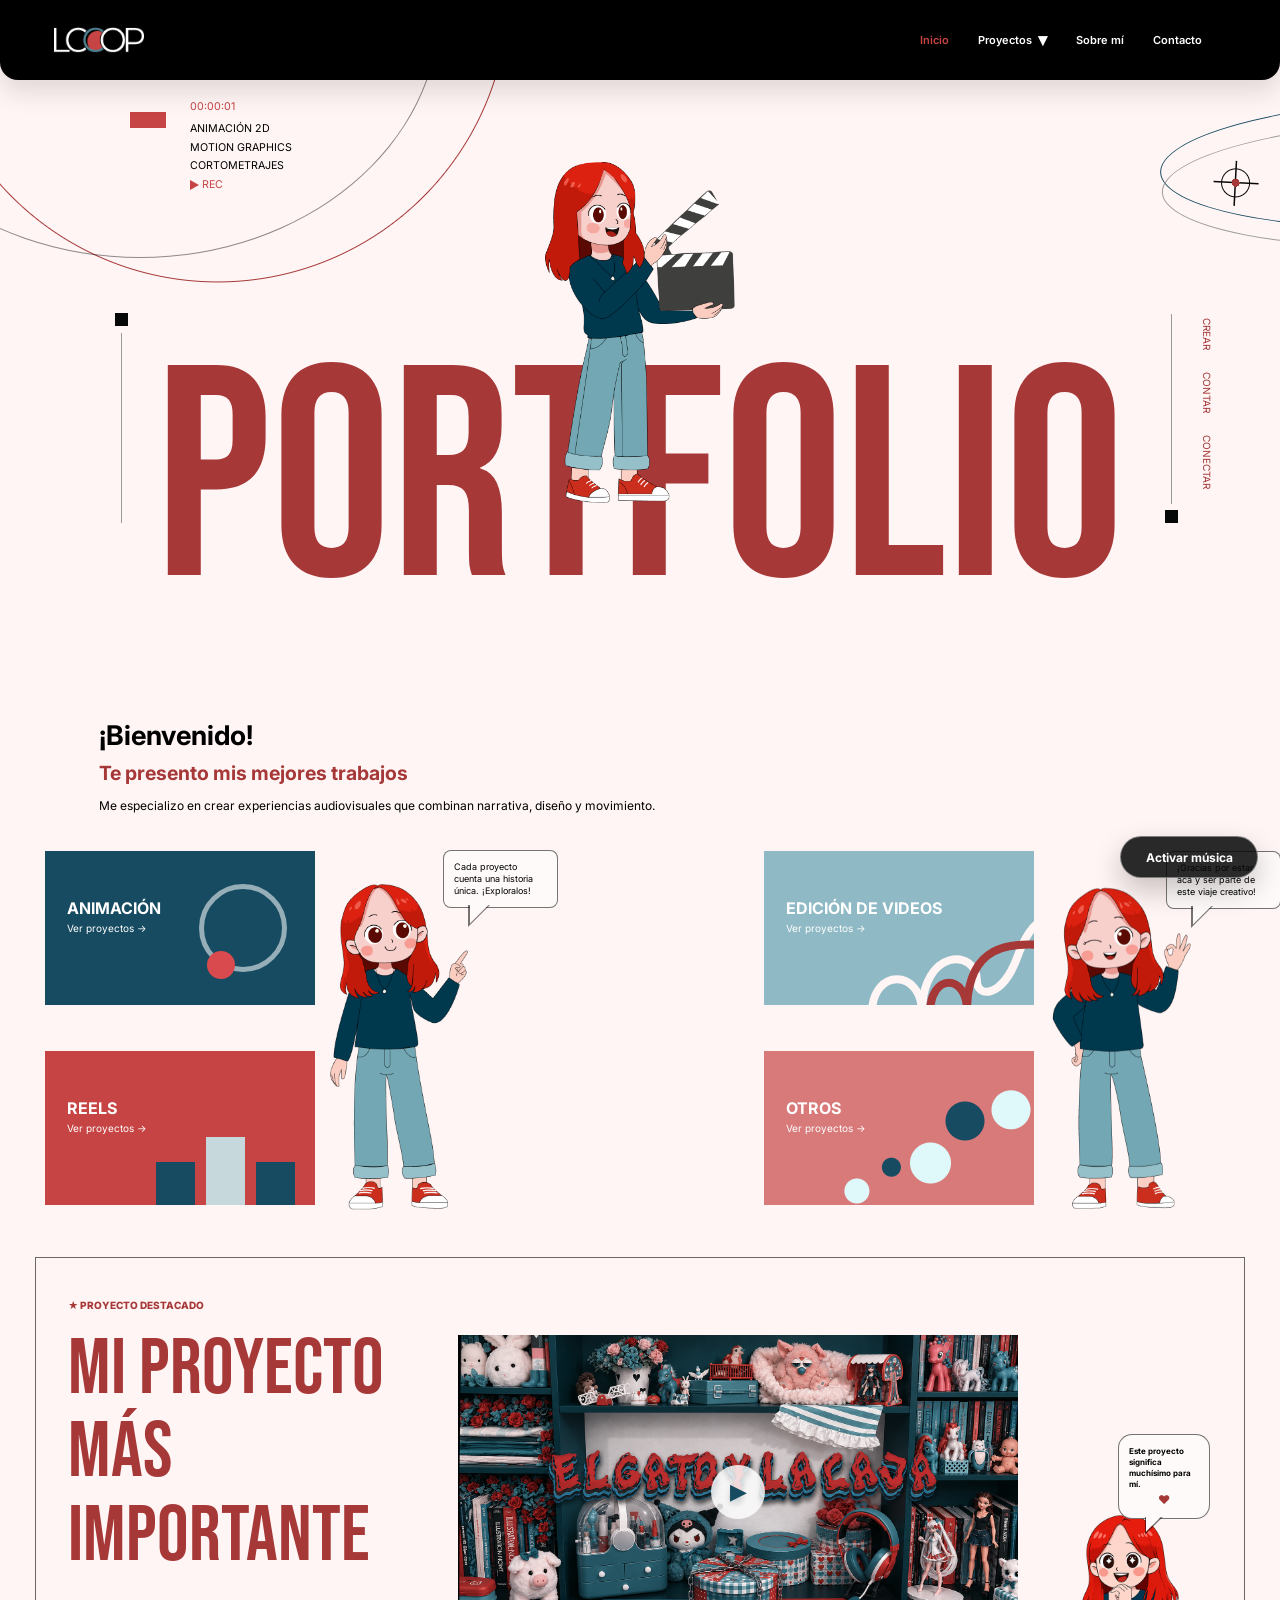
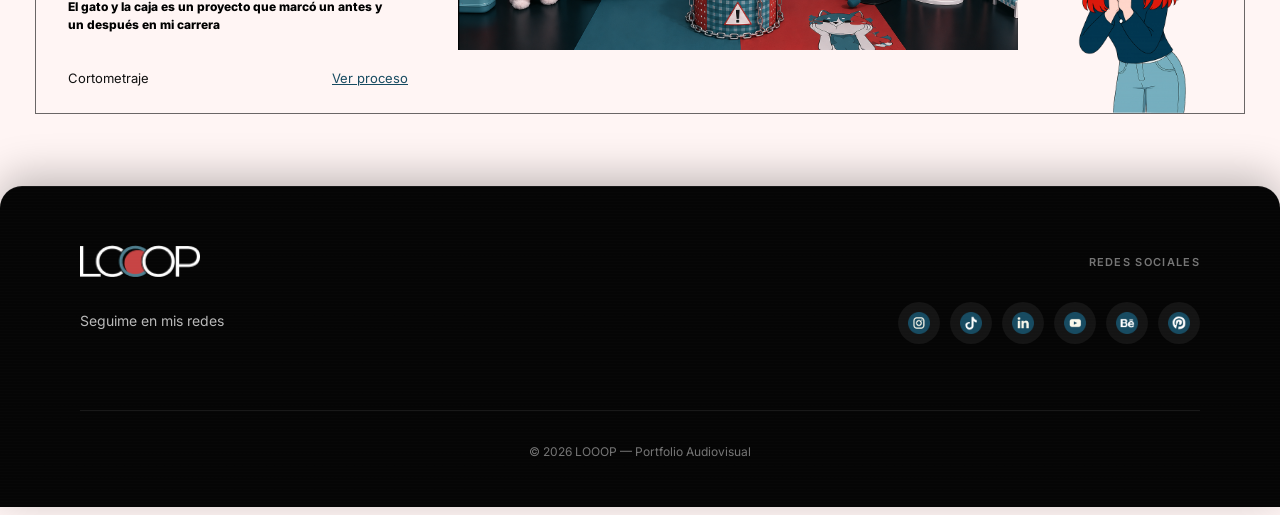
==== commit 19880a51: "Add files via upload aviso de que no es responsive" ====
--- a/index.html
+++ b/index.html
@@ -1,4 +1,4 @@
-<!DOCTYPE html>
+﻿<!DOCTYPE html>
 <html lang="es">
 
 <head>
--- a/style.css
+++ b/style.css
@@ -4991,3 +4991,2295 @@
     display:none;
   }
 }
+
+/* =========================
+   MOBILE OVERRIDES
+========================= */
+
+@media(max-width:760px){
+  :root{
+    --page-margin:18px;
+    --grid-gap:16px;
+    --portfolio-side-margin:18px;
+  }
+
+  html,
+  body{
+    width:100%;
+    overflow-x:hidden;
+  }
+
+  body{
+    font-size:16px;
+    line-height:24px;
+  }
+
+  .navbar{
+    position:relative;
+    display:flex;
+    flex-direction:column;
+    align-items:center;
+    gap:16px;
+    width:100%;
+    min-height:auto;
+    padding:18px;
+    border-bottom-left-radius:14px;
+    border-bottom-right-radius:14px;
+  }
+
+  .brand,
+  .logo{
+    margin-left:0;
+  }
+
+  .logo{
+    width:82px;
+  }
+
+  nav{
+    width:100%;
+    justify-content:center;
+    gap:10px 14px;
+  }
+
+  nav a,
+  .nav-link,
+  .dropdown-menu a{
+    margin-right:0;
+    font-size:12px;
+    line-height:18px;
+  }
+
+  .nav-dropdown{
+    position:static;
+  }
+
+  .dropdown-menu{
+    left:50%;
+    width:min(280px, calc(100vw - 36px));
+    min-width:0;
+    transform:translate(-50%, -8px);
+  }
+
+  .nav-dropdown:hover .dropdown-menu{
+    transform:translate(-50%, 0);
+  }
+
+  .music-toggle{
+    right:14px;
+    bottom:14px;
+    min-height:40px;
+    max-width:calc(100vw - 28px);
+    padding:0 16px;
+    font-size:11px;
+  }
+
+  .hero{
+    display:block;
+    min-height:0;
+    padding:56px var(--page-margin) 34px;
+  }
+
+  .hero-stage{
+    min-height:330px;
+    padding-top:12px;
+  }
+
+  .hero-stage::before,
+  .hero-stage::after,
+  .portfolio-marker,
+  .orbit,
+  .side-words,
+  .hero-meta{
+    display:none;
+  }
+
+  .hero h1{
+    position:relative;
+    inset:auto;
+    font-size:clamp(74px, 26vw, 116px);
+    line-height:.82;
+    text-align:center;
+    white-space:normal;
+  }
+
+  .hero-person{
+    position:relative;
+    top:auto;
+    right:auto;
+    left:auto;
+    width:min(210px, 62vw);
+    margin:-8px auto 0;
+    display:block;
+  }
+
+  .intro{
+    padding:24px var(--page-margin) 42px;
+  }
+
+  .intro > div{
+    max-width:100%;
+  }
+
+  .intro h2{
+    font-size:34px;
+    line-height:1.1;
+  }
+
+  .intro p:last-child{
+    max-width:100%;
+  }
+
+  .projects{
+    grid-template-columns:1fr;
+    grid-template-rows:auto;
+    gap:22px;
+    padding:0 var(--page-margin) 54px;
+  }
+
+  .project-tile,
+  .character-callout,
+  .tile-blue,
+  .tile-sky,
+  .tile-red,
+  .tile-coral,
+  .projects .character-callout:first-of-type,
+  .character-right{
+    grid-column:auto;
+    grid-row:auto;
+    width:100%;
+  }
+
+  .project-tile{
+    min-height:190px;
+    padding:28px;
+  }
+
+  .project-tile span{
+    font-size:36px;
+    line-height:1;
+  }
+
+  .character-callout{
+    min-height:255px;
+    margin-left:0;
+  }
+
+  .small-person{
+    right:50%;
+    transform:translateX(50%);
+    width:155px;
+  }
+
+  .bubble{
+    left:50%;
+    right:auto;
+    top:0;
+    width:min(220px, 72vw);
+    transform:translateX(-50%);
+  }
+
+  .home-featured-project{
+    width:calc(100% - 36px);
+    margin:28px auto 54px;
+    padding:28px 22px;
+    grid-template-columns:1fr;
+    min-height:auto;
+  }
+
+  .featured-project-copy h2{
+    max-width:100%;
+    font-size:48px;
+    line-height:.95;
+  }
+
+  .featured-media{
+    width:100%;
+  }
+
+  .featured-character{
+    position:relative;
+    right:auto;
+    bottom:auto;
+    width:min(210px, 70vw);
+    min-height:260px;
+    justify-self:center;
+  }
+
+  .featured-character img{
+    width:170px;
+  }
+
+  .featured-bubble{
+    right:auto;
+    left:50%;
+    width:180px;
+    transform:translateX(-50%);
+  }
+
+  .site-footer{
+    grid-template-columns:1fr;
+    gap:28px;
+    padding:40px 20px;
+    text-align:center;
+  }
+
+  .site-footer::before{
+    width:170px;
+    height:170px;
+  }
+
+  .footer-brand,
+  .footer-mail,
+  .footer-phone,
+  .footer-social{
+    align-items:center;
+  }
+
+  .footer-contact-socials,
+  .socials{
+    justify-content:center;
+  }
+}
+
+@media(max-width:760px){
+  .animacion-hero,
+  .videos-hero{
+    padding:42px var(--page-margin) 36px;
+  }
+
+  .animacion-hero .hero-meta,
+  .animacion-hero .orbit-left,
+  .animacion-hero .orbit-right,
+  .videos-hero .orbit-right{
+    display:none;
+  }
+
+  .animacion-stage{
+    padding:30px 0 0;
+  }
+
+  .animacion-stage h1{
+    margin:0;
+    font-size:clamp(68px, 21vw, 112px);
+    line-height:.9;
+    text-align:center;
+    letter-spacing:0;
+  }
+
+  .animacion-character{
+    position:relative;
+    top:auto;
+    right:auto;
+    width:min(190px, 58vw);
+    margin:10px auto 0;
+    display:block;
+  }
+
+  .videos-stage{
+    min-height:auto;
+    padding:0;
+    text-align:center;
+  }
+
+  .videos-stage h1{
+    font-size:clamp(64px, 20vw, 100px);
+    line-height:.9;
+    margin:0;
+  }
+
+  .videos-character{
+    position:relative;
+    inset:auto;
+    width:min(240px, 72vw);
+    margin:18px auto 0;
+    display:block;
+  }
+
+  .videos-bubble{
+    position:relative;
+    inset:auto;
+    width:min(245px, 82vw);
+    margin:0 auto 18px;
+  }
+
+  .explora-line,
+  .videos-page .explora-line{
+    display:grid;
+    grid-template-columns:1fr 13px;
+    gap:14px;
+    margin:24px 0 0;
+    padding:0;
+  }
+
+  .explora-line span,
+  .videos-page .explora-line span{
+    grid-column:1 / -1;
+    margin-left:0;
+    white-space:normal;
+    line-height:1.35;
+  }
+
+  .animacion-grid,
+  .videos-grid{
+    width:calc(100% - 36px);
+    margin:0 auto 72px;
+    padding:20px;
+    grid-template-columns:1fr;
+    gap:34px;
+  }
+
+  .project-info{
+    display:grid;
+    grid-template-columns:58px 1fr;
+    gap:12px;
+    margin-top:16px;
+  }
+
+  .number{
+    font-size:68px;
+    min-width:0;
+  }
+
+  .meta span,
+  .meta h3,
+  .meta p{
+    margin-left:0;
+  }
+
+  .project-info a{
+    grid-column:2;
+    margin-top:0;
+    white-space:normal;
+  }
+}
+
+@media(max-width:760px){
+  .contact-page{
+    --contact-edge-space:36px;
+  }
+
+  .contact-main{
+    padding-top:42px;
+    overflow:hidden;
+  }
+
+  .contact-orbit-right{
+    display:none;
+  }
+
+  .contact-hero{
+    width:calc(100% - 36px);
+    margin:0 auto;
+  }
+
+  .contact-hero h1{
+    font-size:clamp(58px, 18vw, 86px);
+    line-height:.9;
+    margin:0;
+    text-align:center;
+  }
+
+  .contact-content{
+    width:calc(100% - 36px);
+    grid-template-columns:1fr;
+    gap:30px;
+    margin-top:34px;
+    padding-bottom:70px;
+  }
+
+  .contact-left,
+  .contact-right{
+    min-width:0;
+  }
+
+  .contact-description{
+    font-size:13px;
+    line-height:20px;
+  }
+
+  .contact-description br{
+    display:none;
+  }
+
+  .contact-info-box{
+    gap:16px;
+    min-height:auto;
+  }
+
+  .contact-info-text p{
+    overflow-wrap:anywhere;
+  }
+
+  .social-title-row,
+  .contact-form-title{
+    grid-template-columns:1fr 13px;
+    display:grid;
+  }
+
+  .social-title-row span,
+  .contact-form-title span{
+    grid-column:1 / -1;
+    white-space:normal;
+  }
+
+  .social-line,
+  .form-line{
+    min-width:0;
+  }
+
+  .contact-socials{
+    flex-wrap:wrap;
+  }
+
+  .contact-center{
+    order:2;
+    padding-top:8px;
+  }
+
+  .contact-center img{
+    width:min(260px, 76vw);
+  }
+
+  .contact-bubble{
+    position:relative;
+    inset:auto;
+    width:min(210px, 72vw);
+    margin:0 auto -8px;
+  }
+
+  .contact-right{
+    order:3;
+    padding-top:0;
+  }
+}
+
+@media(max-width:760px){
+  .reels-page-body .reels-main,
+  .otros-page .otros-main,
+  .about-page .about-main{
+    padding-top:42px;
+  }
+
+  .reels-page-body .reels-title-wrap h1{
+    margin-left:0;
+    text-align:center;
+    white-space:normal;
+  }
+
+  .reels-page-body .reels-title-wrap p{
+    width:min(320px, 100%);
+    margin:8px auto 0;
+    white-space:normal;
+    text-align:center;
+    font-size:13px;
+    line-height:1.35;
+  }
+
+  .reels-page-body .reels-section-line{
+    grid-template-columns:1fr 13px;
+    gap:14px;
+  }
+
+  .reels-page-body .reels-section-line span{
+    grid-column:1 / -1;
+    white-space:normal;
+  }
+
+  .reels-page-body .reels-gallery{
+    margin-top:32px;
+  }
+
+  .otros-page .otros-hero,
+  .otros-page .otros-intro-line,
+  .otros-page .otros-grid-frame,
+  .about-page .about-hero,
+  .about-page .about-manifesto-card,
+  .about-page .about-details,
+  .about-page .about-quote-band{
+    width:calc(100% - 36px);
+  }
+
+  .otros-page .otros-hero{
+    min-height:auto;
+  }
+
+  .otros-page .otros-hero-title h1{
+    font-size:clamp(66px, 19vw, 92px);
+    line-height:.95;
+    text-align:center;
+  }
+
+  .otros-page .otros-hero-art{
+    min-height:260px;
+  }
+
+  .otros-page .otros-orbit,
+  .otros-page .otros-target{
+    display:none;
+  }
+
+  .otros-page .otros-grid-frame{
+    padding:20px;
+  }
+
+  .otros-page .otros-info{
+    grid-template-columns:64px 1fr;
+    gap:10px;
+  }
+
+  .otros-page .otros-info strong{
+    font-size:66px;
+  }
+
+  .about-page .about-hero{
+    min-height:auto;
+    gap:10px;
+    padding-top:0;
+  }
+
+  .about-page .about-kicker{
+    font-size:13px;
+    line-height:1.25;
+    margin-bottom:14px;
+  }
+
+  .about-page .about-hero h1{
+    font-size:clamp(70px, 21vw, 96px);
+    margin-bottom:22px;
+  }
+
+  .about-page .about-lead{
+    font-size:15px;
+    line-height:22px;
+  }
+
+  .about-page .about-actions{
+    display:grid;
+    grid-template-columns:1fr;
+    gap:12px;
+  }
+
+  .about-page .about-action{
+    width:100%;
+  }
+
+  .about-page .about-hero-art{
+    min-height:300px;
+  }
+
+  .about-page .about-orbit,
+  .about-page .about-spark{
+    display:none;
+  }
+
+  .about-page .about-hero-art img{
+    width:min(330px, 88vw);
+  }
+
+  .about-page .about-manifesto-copy{
+    padding:30px 24px;
+  }
+
+  .about-page .about-manifesto-copy p::after{
+    width:80px;
+  }
+
+  .about-page .about-manifesto-copy h2{
+    font-size:24px;
+  }
+
+  .about-page .about-details{
+    gap:36px;
+    margin-top:48px;
+  }
+
+  .about-page .about-detail-column,
+  .about-page .about-skills-column{
+    padding-left:22px;
+  }
+
+  .about-page .about-language-row{
+    display:grid;
+    grid-template-columns:1fr;
+    gap:8px;
+  }
+
+  .about-page .about-skills-grid{
+    grid-template-columns:1fr 1fr;
+    gap:24px;
+  }
+
+  .about-page .about-program-grid{
+    grid-template-columns:repeat(4, 42px);
+    justify-content:space-between;
+    gap:18px 12px;
+  }
+
+  .about-page .about-quote-band{
+    margin-top:56px;
+    padding:28px 22px;
+  }
+
+  .about-page .about-quote-band p{
+    font-size:20px;
+  }
+}
+
+@media(max-width:430px){
+  nav{
+    gap:8px 10px;
+  }
+
+  nav a,
+  .nav-link{
+    font-size:11px;
+  }
+
+  .project-tile span{
+    font-size:32px;
+  }
+
+  .featured-meta-row{
+    align-items:flex-start;
+    flex-direction:column;
+    gap:10px;
+  }
+
+  .animacion-grid,
+  .videos-grid,
+  .otros-page .otros-grid-frame{
+    padding:16px;
+  }
+
+  .project-info,
+  .otros-page .otros-info{
+    grid-template-columns:1fr;
+  }
+
+  .project-info a,
+  .otros-page .otros-info a{
+    grid-column:auto;
+  }
+
+  .number,
+  .otros-page .otros-info strong{
+    font-size:58px;
+  }
+
+  .about-page .about-skills-grid{
+    grid-template-columns:1fr;
+  }
+}
+
+/* =========================
+   PHONE LAYOUT POLISH
+========================= */
+
+@media(max-width:760px){
+  img,
+  video,
+  svg{
+    max-width:100%;
+  }
+
+  .navbar{
+    position:sticky;
+    top:0;
+    z-index:1000;
+    gap:14px;
+  }
+
+  nav{
+    display:grid;
+    grid-template-columns:repeat(2, minmax(0, 1fr));
+    align-items:stretch;
+    gap:8px;
+  }
+
+  nav a,
+  .nav-link{
+    min-height:38px;
+    display:flex;
+    align-items:center;
+    justify-content:center;
+    padding:9px 10px;
+    border:1px solid rgba(255,255,255,.18);
+    border-radius:999px;
+    text-align:center;
+  }
+
+  .nav-dropdown{
+    display:block;
+  }
+
+  .nav-dropdown .nav-link{
+    width:100%;
+  }
+
+  .dropdown-menu{
+    top:calc(100% + 8px);
+    margin-top:0;
+    background:#050505;
+    box-shadow:0 16px 34px rgba(0,0,0,.28);
+  }
+
+  main{
+    background:
+      radial-gradient(circle at 10% -20%, transparent 0 170px, #A63838 171px, transparent 172px),
+      var(--paper);
+  }
+
+  .hero-stage,
+  .animacion-stage,
+  .videos-stage{
+    width:100%;
+  }
+
+  .hero-stage{
+    min-height:auto;
+    display:flex;
+    flex-direction:column;
+    align-items:center;
+    justify-content:flex-start;
+  }
+
+  .hero h1{
+    font-size:clamp(58px, 18vw, 72px);
+    line-height:.9;
+  }
+
+  .hero-person{
+    width:min(172px, 52vw) !important;
+    height:auto !important;
+    margin:14px auto 0;
+    transform:none;
+  }
+
+  .intro{
+    margin-top:0;
+    padding-top:20px;
+  }
+
+  .intro > div{
+    margin-left:0;
+  }
+
+  .projects{
+    margin-left:0;
+    overflow:hidden;
+  }
+
+  .project-tile{
+    display:flex;
+    flex-direction:column;
+    justify-content:space-between;
+    overflow:hidden;
+  }
+
+  .tile-blue,
+  .tile-sky,
+  .tile-red,
+  .tile-coral{
+    left:0;
+    top:0;
+  }
+
+  .tile-wave{
+    transform:scale(.75);
+    transform-origin:right bottom;
+  }
+
+  .character-callout{
+    min-height:225px;
+    overflow:hidden;
+  }
+
+  .character-right,
+  .projects .character-callout:first-of-type{
+    left:0;
+    top:0;
+    margin-left:0;
+  }
+
+  .home-featured-project{
+    overflow:hidden;
+  }
+
+  .featured-media,
+  .thumb,
+  .video-card .thumb,
+  .otros-page .otros-thumb,
+  .reels-page-body .reels-tile{
+    aspect-ratio:16 / 10;
+    height:auto;
+    min-height:0;
+  }
+
+  .featured-media img,
+  .featured-media video,
+  .thumb img,
+  .thumb video,
+  .video-cover,
+  .video-player{
+    width:100%;
+    height:100%;
+    object-fit:cover;
+  }
+
+  .play-btn{
+    width:54px;
+    height:54px;
+    font-size:20px;
+  }
+
+  .animacion-page,
+  .videos-page,
+  .contact-main,
+  .reels-page-body .reels-main,
+  .otros-page .otros-main,
+  .about-page .about-main{
+    overflow:hidden;
+  }
+
+  .animacion-stage h1,
+  .videos-stage h1,
+  .contact-hero h1,
+  .reels-page-body .reels-title-wrap h1,
+  .otros-page .otros-hero-title h1,
+  .about-page .about-hero h1{
+    max-width:100%;
+    overflow-wrap:normal;
+  }
+
+  .animacion-grid,
+  .videos-grid,
+  .otros-page .otros-grid-frame{
+    border-radius:18px;
+  }
+
+  .anim-card,
+  .video-card,
+  .otros-card{
+    min-width:0;
+  }
+
+  .meta h3,
+  .otros-page .otros-info h2,
+  .about-page .about-entry h3,
+  .contact-info-text p{
+    overflow-wrap:anywhere;
+  }
+
+  .reels-page-body .reels-hero-new{
+    min-height:auto;
+    padding:38px 18px 28px;
+  }
+
+  .reels-page-body .reels-orbit-new,
+  .reels-page-body .reels-target-new,
+  .reels-page-body .reels-hero-dash{
+    display:none;
+  }
+
+  .reels-page-body .reels-title-wrap{
+    position:relative;
+    inset:auto;
+  }
+
+  .reels-page-body .reels-title-wrap h1{
+    font-size:clamp(74px, 26vw, 116px);
+    line-height:.85;
+  }
+
+  .reels-page-body .reels-hero-character{
+    position:relative;
+    top:auto;
+    right:auto;
+    width:100%;
+    min-height:310px;
+    margin-top:18px;
+    display:flex;
+    justify-content:center;
+    align-items:flex-end;
+  }
+
+  .reels-page-body .reels-hero-character img{
+    width:min(260px, 74vw);
+  }
+
+  .reels-page-body .reels-hero-bubble{
+    left:50%;
+    right:auto;
+    top:0;
+    transform:translateX(-50%);
+    width:min(210px, 70vw);
+  }
+
+  .reels-page-body .reels-gallery{
+    width:calc(100% - 36px);
+    margin-inline:auto;
+  }
+
+  .reels-page-body .reels-top-row,
+  .reels-page-body .reels-bottom-row{
+    display:grid;
+    grid-template-columns:1fr;
+    gap:24px;
+  }
+
+  .reels-page-body .reels-side-character,
+  .reels-page-body .reels-seated-character{
+    display:none;
+  }
+
+  .reels-page-body .reels-tile{
+    width:100%;
+  }
+
+  .otros-page .otros-hero{
+    padding:28px 0 8px;
+    gap:16px;
+  }
+
+  .otros-page .otros-hero-art{
+    min-height:220px;
+    display:flex;
+    justify-content:center;
+    align-items:flex-end;
+  }
+
+  .otros-page .otros-hero-art img{
+    position:relative;
+    inset:auto;
+    width:min(250px, 76vw);
+  }
+
+  .otros-page .otros-intro-line{
+    display:grid;
+    grid-template-columns:1fr 13px;
+    gap:14px;
+  }
+
+  .otros-page .otros-intro-line span{
+    grid-column:1 / -1;
+    white-space:normal;
+    line-height:1.35;
+  }
+
+  .contact-content{
+    align-items:start;
+  }
+
+  .contact-info-box{
+    padding-right:0;
+  }
+
+  .contact-form input,
+  .contact-form textarea{
+    width:100%;
+  }
+
+  .contact-form button{
+    width:100%;
+    min-height:48px;
+  }
+
+  .about-page .about-manifesto-card{
+    overflow:hidden;
+  }
+
+  .about-page .about-manifesto-media{
+    min-height:240px;
+  }
+
+  .about-page .about-details{
+    grid-template-columns:1fr;
+  }
+
+  .about-page .about-detail-column,
+  .about-page .about-skills-column{
+    min-width:0;
+  }
+
+  .about-page .about-section-heading{
+    grid-template-columns:auto minmax(24px, 1fr);
+  }
+
+  .site-footer{
+    overflow:hidden;
+  }
+
+  .footer-contact-socials a,
+  .socials a,
+  .contact-socials a{
+    flex:0 0 auto;
+  }
+}
+
+@media(max-width:430px){
+  :root{
+    --page-margin:14px;
+  }
+
+  .navbar{
+    padding:14px;
+  }
+
+  nav{
+    grid-template-columns:1fr 1fr;
+    gap:7px;
+  }
+
+  nav a,
+  .nav-link{
+    min-height:36px;
+    padding:8px;
+    font-size:10.5px;
+  }
+
+  .dropdown-menu a{
+    justify-content:flex-start;
+    min-height:0;
+    border:0;
+    border-radius:0;
+    padding:12px 16px;
+    text-align:left;
+  }
+
+  .hero h1{
+    font-size:clamp(54px, 15vw, 60px);
+  }
+
+  .reels-page-body .reels-title-wrap h1{
+    font-size:clamp(68px, 24vw, 90px);
+  }
+
+  .hero-stage{
+    min-height:250px;
+  }
+
+  .project-tile{
+    min-height:170px;
+    padding:24px;
+  }
+
+  .featured-project-copy h2{
+    font-size:42px;
+  }
+
+  .featured-media,
+  .thumb,
+  .video-card .thumb,
+  .otros-page .otros-thumb{
+    aspect-ratio:4 / 3;
+  }
+
+  .reels-page-body .reels-tile{
+    aspect-ratio:9 / 14;
+  }
+
+  .animacion-stage h1,
+  .videos-stage h1,
+  .otros-page .otros-hero-title h1,
+  .about-page .about-hero h1{
+    font-size:clamp(56px, 18vw, 76px);
+  }
+
+  .contact-hero h1{
+    font-size:clamp(48px, 15vw, 64px);
+  }
+
+  .about-page .about-program-grid{
+    grid-template-columns:repeat(4, 38px);
+  }
+
+  .about-page .about-program-grid img{
+    width:38px;
+    height:38px;
+  }
+}
+
+/* =========================
+   MOBILE FINAL PASS
+========================= */
+
+@media(max-width:760px){
+  html,
+  body{
+    max-width:100%;
+    overflow-x:hidden;
+  }
+
+  body *{
+    min-width:0;
+  }
+
+  img,
+  video{
+    max-width:100%;
+    height:auto;
+  }
+
+  .navbar{
+    position:sticky;
+    top:0;
+    z-index:1000;
+    padding:14px;
+    gap:12px;
+  }
+
+  .brand{
+    width:100%;
+    justify-content:center;
+  }
+
+  .logo{
+    width:76px;
+    margin-left:0;
+  }
+
+  nav{
+    width:100%;
+    display:flex;
+    flex-wrap:wrap;
+    gap:8px;
+  }
+
+  nav > a{
+    flex:1 1 calc(50% - 8px);
+  }
+
+  nav a,
+  .nav-link{
+    width:100%;
+    min-height:38px;
+    margin-right:0;
+    padding:8px 10px;
+    display:flex;
+    align-items:center;
+    justify-content:center;
+    border:1px solid rgba(255,255,255,.18);
+    border-radius:999px;
+    font-size:11px;
+    line-height:1.15;
+    text-align:center;
+  }
+
+  .nav-dropdown{
+    flex:1 1 100%;
+    display:block;
+    position:relative;
+  }
+
+  .nav-dropdown .nav-link{
+    background:rgba(255,255,255,.05);
+  }
+
+  .arrow{
+    display:none;
+  }
+
+  .dropdown-menu,
+  .nav-dropdown:hover .dropdown-menu{
+    position:static;
+    width:100%;
+    min-width:0;
+    margin-top:8px;
+    padding:8px;
+    display:grid;
+    grid-template-columns:1fr;
+    gap:6px;
+    opacity:1;
+    visibility:visible;
+    transform:none;
+    border-radius:16px;
+    background:rgba(255,255,255,.06);
+  }
+
+  .dropdown-menu a{
+    min-height:34px;
+    justify-content:flex-start;
+    border:0;
+    border-radius:10px;
+    padding:9px 12px;
+    background:rgba(255,255,255,.04);
+    text-align:left;
+  }
+
+  main,
+  .animacion-page,
+  .videos-page,
+  .contact-main,
+  .reels-page-body .reels-main,
+  .otros-page .otros-main,
+  .about-page .about-main{
+    overflow:hidden;
+  }
+
+  .hero,
+  .animacion-hero,
+  .videos-hero{
+    padding:36px var(--page-margin) 30px;
+  }
+
+  .hero-stage,
+  .animacion-stage,
+  .videos-stage{
+    width:100%;
+    min-height:auto;
+    padding:0;
+    display:flex;
+    flex-direction:column;
+    align-items:center;
+    text-align:center;
+  }
+
+  .hero h1,
+  .animacion-stage h1,
+  .videos-stage h1,
+  .contact-hero h1,
+  .reels-page-body .reels-title-wrap h1,
+  .otros-page .otros-hero-title h1,
+  .about-page .about-hero h1{
+    max-width:100%;
+    margin-left:0;
+    margin-right:0;
+    letter-spacing:0;
+    overflow-wrap:normal;
+  }
+
+  .hero h1{
+    font-size:clamp(54px, 18vw, 72px);
+  }
+
+  .hero-person,
+  .animacion-character,
+  .videos-character{
+    position:relative;
+    inset:auto;
+    width:min(190px, 58vw) !important;
+    margin:14px auto 0;
+    display:block;
+    transform:none;
+  }
+
+  .intro,
+  .projects{
+    padding-inline:var(--page-margin);
+  }
+
+  .intro > div,
+  .intro p:last-child{
+    max-width:100%;
+    margin-left:0;
+  }
+
+  .projects{
+    grid-template-columns:1fr;
+    grid-template-rows:auto;
+    gap:20px;
+    overflow:hidden;
+  }
+
+  .project-tile,
+  .character-callout,
+  .tile-blue,
+  .tile-sky,
+  .tile-red,
+  .tile-coral,
+  .projects .character-callout:first-of-type,
+  .character-right{
+    grid-column:auto;
+    grid-row:auto;
+    width:100%;
+    left:auto;
+    top:auto;
+    margin-left:0;
+  }
+
+  .project-tile{
+    min-height:170px;
+    padding:24px;
+  }
+
+  .project-tile span{
+    font-size:clamp(30px, 10vw, 40px);
+    line-height:1;
+  }
+
+  .character-callout{
+    min-height:220px;
+  }
+
+  .bubble,
+  .character-right .bubble{
+    left:50%;
+    right:auto;
+    top:0;
+    width:min(220px, 72vw);
+    transform:translateX(-50%);
+  }
+
+  .small-person{
+    right:50%;
+    width:min(160px, 46vw);
+    transform:translateX(50%);
+  }
+
+  .home-featured-project{
+    width:calc(100% - 32px);
+    margin:28px auto 50px;
+    padding:24px 18px;
+    grid-template-columns:1fr;
+    overflow:hidden;
+  }
+
+  .featured-project-copy h2{
+    font-size:clamp(38px, 12vw, 50px);
+    line-height:.95;
+  }
+
+  .featured-media,
+  .thumb,
+  .video-card .thumb,
+  .otros-page .otros-thumb{
+    width:100%;
+    aspect-ratio:16 / 10;
+    height:auto;
+  }
+
+  .reels-page-body .reels-tile{
+    width:100%;
+    aspect-ratio:9 / 16;
+    height:auto;
+  }
+
+  .featured-media img,
+  .featured-media video,
+  .thumb img,
+  .thumb video,
+  .video-cover,
+  .video-player,
+  .otros-page .otros-thumb img,
+  .reels-page-body .reels-tile img,
+  .reels-page-body .reels-tile video{
+    width:100%;
+    height:100%;
+    object-fit:cover;
+  }
+
+  .featured-character{
+    position:relative;
+    right:auto;
+    bottom:auto;
+    width:min(210px, 70vw);
+    min-height:250px;
+    justify-self:center;
+  }
+
+  .explora-line,
+  .videos-page .explora-line,
+  .reels-page-body .reels-section-line,
+  .otros-page .otros-intro-line{
+    width:calc(100% - 32px);
+    margin:24px auto 0;
+    padding:0;
+    display:grid;
+    grid-template-columns:1fr 13px;
+    gap:12px;
+  }
+
+  .explora-line span,
+  .videos-page .explora-line span,
+  .reels-page-body .reels-section-line span,
+  .otros-page .otros-intro-line span{
+    grid-column:1 / -1;
+    margin-left:0;
+    white-space:normal;
+    line-height:1.35;
+  }
+
+  .line,
+  .reels-page-body .reels-section-line i,
+  .otros-page .otros-intro-line i{
+    width:100%;
+  }
+
+  .animacion-grid,
+  .videos-grid,
+  .otros-page .otros-grid-frame{
+    width:calc(100% - 32px);
+    margin:0 auto 64px;
+    padding:18px;
+    grid-template-columns:1fr;
+    border-radius:16px;
+  }
+
+  .anim-card,
+  .video-card,
+  .otros-card{
+    width:100%;
+  }
+
+  .project-info,
+  .otros-page .otros-info{
+    display:grid;
+    grid-template-columns:56px 1fr;
+    gap:12px;
+    align-items:start;
+  }
+
+  .project-info a,
+  .otros-page .otros-info a{
+    grid-column:2;
+    margin-top:0;
+    white-space:normal;
+  }
+
+  .number,
+  .otros-page .otros-info strong{
+    min-width:0;
+    font-size:60px;
+  }
+
+  .meta span,
+  .meta h3,
+  .meta p{
+    margin-left:0;
+  }
+
+  .reels-page-body .reels-hero-new,
+  .reels-page-body .reels-section-line,
+  .reels-page-body .reels-gallery,
+  .otros-page .otros-hero,
+  .otros-page .otros-intro-line,
+  .otros-page .otros-grid-frame,
+  .about-page .about-hero,
+  .about-page .about-manifesto-card,
+  .about-page .about-details,
+  .about-page .about-quote-band,
+  .contact-hero,
+  .contact-content{
+    width:calc(100% - 32px);
+  }
+
+  .reels-page-body .reels-hero-new{
+    min-height:auto;
+    padding:34px 18px 28px;
+  }
+
+  .reels-page-body .reels-title-wrap,
+  .reels-page-body .reels-hero-character{
+    position:relative;
+    inset:auto;
+  }
+
+  .reels-page-body .reels-title-wrap h1{
+    font-size:clamp(68px, 24vw, 96px);
+    line-height:.85;
+    text-align:center;
+  }
+
+  .reels-page-body .reels-title-wrap p{
+    width:100%;
+    max-width:300px;
+    margin:8px auto 0;
+    text-align:center;
+    white-space:normal;
+  }
+
+  .reels-page-body .reels-hero-character{
+    width:100%;
+    min-height:270px;
+    display:flex;
+    justify-content:center;
+    align-items:flex-end;
+    margin-top:16px;
+  }
+
+  .reels-page-body .reels-hero-character img{
+    width:min(250px, 72vw);
+  }
+
+  .reels-page-body .reels-hero-bubble{
+    left:50%;
+    right:auto;
+    top:0;
+    width:min(200px, 70vw);
+    transform:translateX(-50%);
+  }
+
+  .reels-page-body .reels-orbit-new,
+  .reels-page-body .reels-target-new,
+  .reels-page-body .reels-hero-dash,
+  .reels-page-body .reels-side-character,
+  .reels-page-body .reels-seated-character,
+  .otros-page .otros-orbit,
+  .otros-page .otros-target,
+  .about-page .about-orbit,
+  .about-page .about-spark,
+  .contact-orbit-right{
+    display:none;
+  }
+
+  .reels-page-body .reels-top-row,
+  .reels-page-body .reels-bottom-row,
+  .otros-page .otros-grid,
+  .about-page .about-hero,
+  .about-page .about-manifesto-card,
+  .about-page .about-details,
+  .contact-content{
+    grid-template-columns:1fr;
+  }
+
+  .otros-page .otros-main,
+  .about-page .about-main,
+  .contact-main{
+    padding-top:36px;
+  }
+
+  .otros-page .otros-hero{
+    min-height:auto;
+    gap:12px;
+    padding:22px 0 8px;
+  }
+
+  .otros-page .otros-hero-title h1,
+  .about-page .about-hero h1{
+    font-size:clamp(58px, 18vw, 82px);
+    line-height:.95;
+    text-align:center;
+  }
+
+  .otros-page .otros-hero-art{
+    min-height:210px;
+    justify-content:center;
+  }
+
+  .otros-page .otros-hero-art img{
+    position:relative;
+    inset:auto;
+    width:min(250px, 76vw);
+  }
+
+  .about-page .about-hero{
+    gap:18px;
+    min-height:auto;
+  }
+
+  .about-page .about-kicker,
+  .about-page .about-lead{
+    text-align:center;
+  }
+
+  .about-page .about-actions{
+    display:grid;
+    grid-template-columns:1fr;
+    gap:12px;
+  }
+
+  .about-page .about-action{
+    width:100%;
+  }
+
+  .about-page .about-hero-art{
+    min-height:280px;
+  }
+
+  .about-page .about-hero-art img{
+    width:min(300px, 86vw);
+  }
+
+  .about-page .about-manifesto-copy{
+    padding:28px 22px;
+  }
+
+  .about-page .about-manifesto-media{
+    min-height:220px;
+  }
+
+  .about-page .about-detail-column,
+  .about-page .about-skills-column{
+    padding-left:20px;
+  }
+
+  .about-page .about-language-row{
+    display:grid;
+    grid-template-columns:1fr;
+    gap:8px;
+  }
+
+  .about-page .about-skills-grid{
+    grid-template-columns:1fr 1fr;
+    gap:22px;
+  }
+
+  .about-page .about-program-grid{
+    grid-template-columns:repeat(4, minmax(34px, 42px));
+    justify-content:space-between;
+    gap:14px 10px;
+  }
+
+  .about-page .about-quote-band{
+    height:auto;
+    min-height:0;
+    margin-top:48px;
+    padding:26px 20px;
+  }
+
+  .about-page .about-quote-band p{
+    font-size:19px;
+  }
+
+  .about-page .about-quote-band img{
+    display:none;
+  }
+
+  .contact-hero{
+    margin-inline:auto;
+  }
+
+  .contact-hero h1{
+    font-size:clamp(48px, 15vw, 68px);
+    line-height:.9;
+    margin:0;
+    text-align:center;
+  }
+
+  .contact-content{
+    gap:28px;
+    margin-top:30px;
+    padding-bottom:64px;
+  }
+
+  .contact-info-box{
+    gap:14px;
+    padding-right:0;
+  }
+
+  .contact-info-text{
+    margin-left:0;
+  }
+
+  .contact-info-text p{
+    overflow-wrap:anywhere;
+  }
+
+  .social-title-row,
+  .contact-form-title{
+    display:grid;
+    grid-template-columns:1fr 13px;
+    gap:12px;
+  }
+
+  .social-title-row span,
+  .contact-form-title span{
+    grid-column:1 / -1;
+    white-space:normal;
+  }
+
+  .contact-socials{
+    flex-wrap:wrap;
+  }
+
+  .contact-center{
+    order:2;
+    padding-top:0;
+  }
+
+  .contact-center img{
+    width:min(250px, 74vw);
+  }
+
+  .contact-bubble{
+    position:relative;
+    inset:auto;
+    width:min(210px, 72vw);
+    margin:0 auto -4px;
+  }
+
+  .contact-right{
+    order:3;
+    padding-top:0;
+  }
+
+  .contact-form input,
+  .contact-form textarea,
+  .contact-form button{
+    width:100%;
+  }
+
+  .site-footer{
+    grid-template-columns:1fr;
+    gap:24px;
+    padding:38px 18px;
+    text-align:center;
+    overflow:hidden;
+  }
+
+  .footer-brand,
+  .footer-mail,
+  .footer-phone,
+  .footer-social{
+    align-items:center;
+  }
+
+  .footer-contact-socials,
+  .socials{
+    justify-content:center;
+    flex-wrap:wrap;
+  }
+
+  .music-toggle{
+    right:12px;
+    bottom:12px;
+    max-width:calc(100vw - 24px);
+  }
+}
+
+@media(max-width:430px){
+  nav > a{
+    flex-basis:100%;
+  }
+
+  .project-info,
+  .otros-page .otros-info{
+    grid-template-columns:1fr;
+  }
+
+  .project-info a,
+  .otros-page .otros-info a{
+    grid-column:auto;
+  }
+
+  .about-page .about-skills-grid{
+    grid-template-columns:1fr;
+  }
+
+  .about-page .about-program-grid{
+    grid-template-columns:repeat(4, minmax(32px, 38px));
+  }
+}
+
+/* =========================
+   DEVICE RESPONSIVE PASS
+   Desktop remains the source layout.
+========================= */
+
+@media(max-width:1280px) and (min-width:1025px){
+  :root{
+    --page-margin:54px;
+    --portfolio-side-margin:32px;
+  }
+
+  .navbar{
+    padding-inline:54px;
+  }
+
+  .logo{
+    margin-left:0;
+  }
+
+  nav a{
+    margin-right:24px;
+  }
+
+  .hero h1{
+    font-size:min(300px, calc((100vw - 64px) / 4));
+  }
+
+  .hero-person{
+    width:190px !important;
+  }
+
+  .projects{
+    margin-left:0;
+    grid-template-columns:repeat(4, minmax(110px, 1fr));
+    column-gap:28px;
+  }
+
+  .animacion-grid,
+  .videos-grid{
+    width:calc(100% - 70px);
+    margin-inline:auto;
+    grid-template-columns:repeat(3, minmax(0, 1fr));
+  }
+
+  .otros-page .otros-grid-frame,
+  .about-page .about-hero,
+  .about-page .about-manifesto-card,
+  .about-page .about-details,
+  .about-page .about-quote-band,
+  .contact-hero,
+  .contact-content{
+    width:min(1110px, calc(100% - 72px));
+  }
+}
+
+@media(max-width:1024px) and (min-width:761px){
+  :root{
+    --page-margin:34px;
+    --portfolio-side-margin:28px;
+  }
+
+  .navbar{
+    padding:0 34px;
+    gap:22px;
+  }
+
+  .logo{
+    margin-left:0;
+  }
+
+  nav{
+    justify-content:flex-end;
+    gap:8px 14px;
+  }
+
+  nav a,
+  .nav-link{
+    margin-right:0;
+    font-size:11px;
+  }
+
+  .dropdown-menu{
+    left:auto;
+    right:0;
+  }
+
+  .hero{
+    padding-top:145px;
+  }
+
+  .hero-stage{
+    top:-46px;
+    min-height:390px;
+  }
+
+  .hero h1{
+    font-size:min(230px, calc((100vw - 56px) / 4));
+  }
+
+  .hero-person{
+    width:170px !important;
+    height:auto !important;
+  }
+
+  .intro{
+    margin-top:-185px;
+  }
+
+  .projects{
+    margin-left:0;
+    grid-template-columns:repeat(2, minmax(0, 1fr));
+    grid-template-rows:auto;
+    gap:26px;
+    padding-bottom:64px;
+  }
+
+  .tile-blue,
+  .tile-sky,
+  .tile-red,
+  .tile-coral,
+  .projects .character-callout:first-of-type,
+  .character-right{
+    grid-column:auto;
+    grid-row:auto;
+    left:auto;
+    top:auto;
+    width:100%;
+  }
+
+  .project-tile{
+    width:100%;
+    min-height:180px;
+  }
+
+  .character-callout{
+    min-height:270px;
+    margin-left:0;
+  }
+
+  .home-featured-project{
+    width:calc(100% - 56px);
+    grid-template-columns:1fr;
+    padding:34px;
+  }
+
+  .featured-character{
+    position:relative;
+    right:auto;
+    bottom:auto;
+    justify-self:center;
+  }
+
+  .animacion-stage h1,
+  .videos-stage h1{
+    margin-left:0;
+    text-align:center;
+    font-size:clamp(118px, 16vw, 170px);
+  }
+
+  .animacion-character,
+  .videos-character{
+    right:70px;
+    width:190px;
+  }
+
+  .animacion-grid,
+  .videos-grid{
+    width:calc(100% - 56px);
+    margin-inline:auto;
+    padding:28px;
+    grid-template-columns:repeat(2, minmax(0, 1fr));
+  }
+
+  .reels-page-body .reels-hero-new,
+  .reels-page-body .reels-section-line,
+  .reels-page-body .reels-gallery,
+  .otros-page .otros-hero,
+  .otros-page .otros-intro-line,
+  .otros-page .otros-grid-frame,
+  .about-page .about-hero,
+  .about-page .about-manifesto-card,
+  .about-page .about-details,
+  .about-page .about-quote-band,
+  .contact-hero,
+  .contact-content{
+    width:calc(100% - 56px);
+  }
+
+  .otros-page .otros-hero,
+  .about-page .about-hero,
+  .about-page .about-manifesto-card,
+  .about-page .about-details,
+  .contact-content{
+    grid-template-columns:1fr;
+  }
+
+  .about-page .about-manifesto-card{
+    height:auto;
+  }
+}
+
+@media(max-width:760px){
+  :root{
+    --page-margin:18px;
+    --portfolio-side-margin:18px;
+  }
+
+  .navbar{
+    position:sticky;
+    top:0;
+    display:grid;
+    grid-template-columns:1fr 46px;
+    align-items:center;
+    min-height:70px;
+    padding:12px 16px;
+    gap:10px;
+    border-bottom-left-radius:16px;
+    border-bottom-right-radius:16px;
+  }
+
+  .navbar::after{
+    content:"";
+    grid-column:2;
+    grid-row:1;
+    width:44px;
+    height:44px;
+    display:grid;
+    place-items:center;
+    justify-self:end;
+    border:1px solid rgba(255,255,255,.3);
+    border-radius:50%;
+    color:#fff;
+    line-height:1;
+    cursor:pointer;
+    background:
+      linear-gradient(#fff,#fff) center calc(50% - 7px) / 18px 2px no-repeat,
+      linear-gradient(#fff,#fff) center / 18px 2px no-repeat,
+      linear-gradient(#fff,#fff) center calc(50% + 7px) / 18px 2px no-repeat;
+  }
+
+  .navbar:hover::after,
+  .navbar:focus-within::after,
+  .navbar:active::after{
+    background:
+      linear-gradient(45deg, transparent calc(50% - 1px), #fff calc(50% - 1px) calc(50% + 1px), transparent calc(50% + 1px)) center / 20px 20px no-repeat,
+      linear-gradient(-45deg, transparent calc(50% - 1px), #fff calc(50% - 1px) calc(50% + 1px), transparent calc(50% + 1px)) center / 20px 20px no-repeat;
+  }
+
+  .brand{
+    grid-column:1;
+    grid-row:1;
+    width:auto;
+    justify-content:flex-start;
+  }
+
+  .logo{
+    width:78px;
+    margin-left:0;
+  }
+
+  nav{
+    grid-column:1 / -1;
+    width:100%;
+    max-height:0;
+    overflow:hidden;
+    opacity:0;
+    display:grid;
+    grid-template-columns:1fr;
+    gap:8px;
+    transform:translateY(-6px);
+    transition:max-height .28s ease, opacity .2s ease, transform .2s ease;
+  }
+
+  .navbar:hover nav,
+  .navbar:focus-within nav,
+  .navbar:active nav{
+    max-height:520px;
+    opacity:1;
+    transform:translateY(0);
+    padding-top:8px;
+  }
+
+  nav > a,
+  .nav-dropdown{
+    width:100%;
+    flex:auto;
+  }
+
+  nav a,
+  .nav-link{
+    width:100%;
+    min-height:42px;
+    margin:0;
+    padding:10px 14px;
+    justify-content:flex-start;
+    border:1px solid rgba(255,255,255,.18);
+    border-radius:12px;
+    background:rgba(255,255,255,.05);
+    font-size:12px;
+    line-height:1.2;
+  }
+
+  .nav-dropdown .nav-link{
+    display:none;
+  }
+
+  .dropdown-menu,
+  .nav-dropdown:hover .dropdown-menu{
+    position:static;
+    width:100%;
+    min-width:0;
+    margin:0;
+    padding:0;
+    display:grid;
+    grid-template-columns:1fr;
+    gap:8px;
+    opacity:1;
+    visibility:visible;
+    transform:none;
+    border:0;
+    background:transparent;
+    box-shadow:none;
+  }
+
+  .dropdown-menu a{
+    min-height:42px;
+    padding:10px 14px 10px 28px;
+    border:1px solid rgba(255,255,255,.14);
+    border-radius:12px;
+    background:rgba(255,255,255,.04);
+  }
+
+  .hero,
+  .animacion-hero,
+  .videos-hero{
+    padding:34px 18px 32px;
+  }
+
+  .hero-stage,
+  .animacion-stage,
+  .videos-stage{
+    top:auto;
+    min-height:auto;
+    padding:0;
+  }
+
+  .hero h1{
+    font-size:clamp(56px, 19vw, 82px);
+  }
+
+  .animacion-stage h1,
+  .videos-stage h1,
+  .otros-page .otros-hero-title h1,
+  .about-page .about-hero h1,
+  .contact-hero h1{
+    font-size:clamp(58px, 18vw, 84px);
+    text-align:center;
+  }
+
+  .hero-person,
+  .animacion-character,
+  .videos-character{
+    position:relative;
+    inset:auto;
+    width:min(190px, 58vw) !important;
+    margin:14px auto 0;
+  }
+
+  .intro{
+    margin-top:0;
+    padding:24px 18px 40px;
+  }
+
+  .projects,
+  .animacion-grid,
+  .videos-grid,
+  .otros-page .otros-grid,
+  .reels-page-body .reels-top-row,
+  .reels-page-body .reels-bottom-row,
+  .about-page .about-hero,
+  .about-page .about-manifesto-card,
+  .about-page .about-details,
+  .contact-content{
+    grid-template-columns:1fr;
+  }
+
+  .projects{
+    margin-left:0;
+    padding:0 18px 54px;
+  }
+
+  .project-tile{
+    min-height:178px;
+  }
+
+  .home-featured-project,
+  .animacion-grid,
+  .videos-grid,
+  .reels-page-body .reels-hero-new,
+  .reels-page-body .reels-section-line,
+  .reels-page-body .reels-gallery,
+  .otros-page .otros-hero,
+  .otros-page .otros-intro-line,
+  .otros-page .otros-grid-frame,
+  .about-page .about-hero,
+  .about-page .about-manifesto-card,
+  .about-page .about-details,
+  .about-page .about-quote-band,
+  .contact-hero,
+  .contact-content{
+    width:calc(100% - 36px);
+  }
+
+  .animacion-grid,
+  .videos-grid,
+  .otros-page .otros-grid-frame{
+    padding:18px;
+  }
+
+  .featured-media,
+  .thumb,
+  .video-card .thumb,
+  .otros-page .otros-thumb{
+    aspect-ratio:16 / 10;
+  }
+
+  .reels-page-body .reels-tile{
+    aspect-ratio:9 / 16;
+  }
+}
+
+@media(max-width:520px){
+  .navbar{
+    padding-inline:14px;
+  }
+
+  .hero h1{
+    font-size:clamp(52px, 17vw, 68px);
+  }
+
+  .project-tile{
+    min-height:164px;
+    padding:22px;
+  }
+
+  .project-info,
+  .otros-page .otros-info{
+    grid-template-columns:1fr;
+  }
+
+  .project-info a,
+  .otros-page .otros-info a{
+    grid-column:auto;
+  }
+
+  .about-page .about-skills-grid{
+    grid-template-columns:1fr;
+  }
+
+  .about-page .about-program-grid{
+    grid-template-columns:repeat(4, minmax(32px, 1fr));
+  }
+
+  .contact-info-box{
+    display:grid;
+    grid-template-columns:52px 1fr;
+  }
+}
+
+@media(max-width:390px){
+  :root{
+    --page-margin:14px;
+  }
+
+  .navbar{
+    grid-template-columns:1fr 42px;
+    padding:10px 12px;
+  }
+
+  .navbar::after{
+    width:40px;
+    height:40px;
+  }
+
+  .logo{
+    width:70px;
+  }
+
+  nav a,
+  .dropdown-menu a{
+    min-height:40px;
+    font-size:11px;
+  }
+
+  .hero h1,
+  .animacion-stage h1,
+  .videos-stage h1,
+  .otros-page .otros-hero-title h1,
+  .about-page .about-hero h1,
+  .contact-hero h1{
+    font-size:clamp(46px, 16vw, 60px);
+  }
+
+  .home-featured-project,
+  .animacion-grid,
+  .videos-grid,
+  .reels-page-body .reels-hero-new,
+  .reels-page-body .reels-section-line,
+  .reels-page-body .reels-gallery,
+  .otros-page .otros-hero,
+  .otros-page .otros-intro-line,
+  .otros-page .otros-grid-frame,
+  .about-page .about-hero,
+  .about-page .about-manifesto-card,
+  .about-page .about-details,
+  .about-page .about-quote-band,
+  .contact-hero,
+  .contact-content{
+    width:calc(100% - 28px);
+  }
+}
